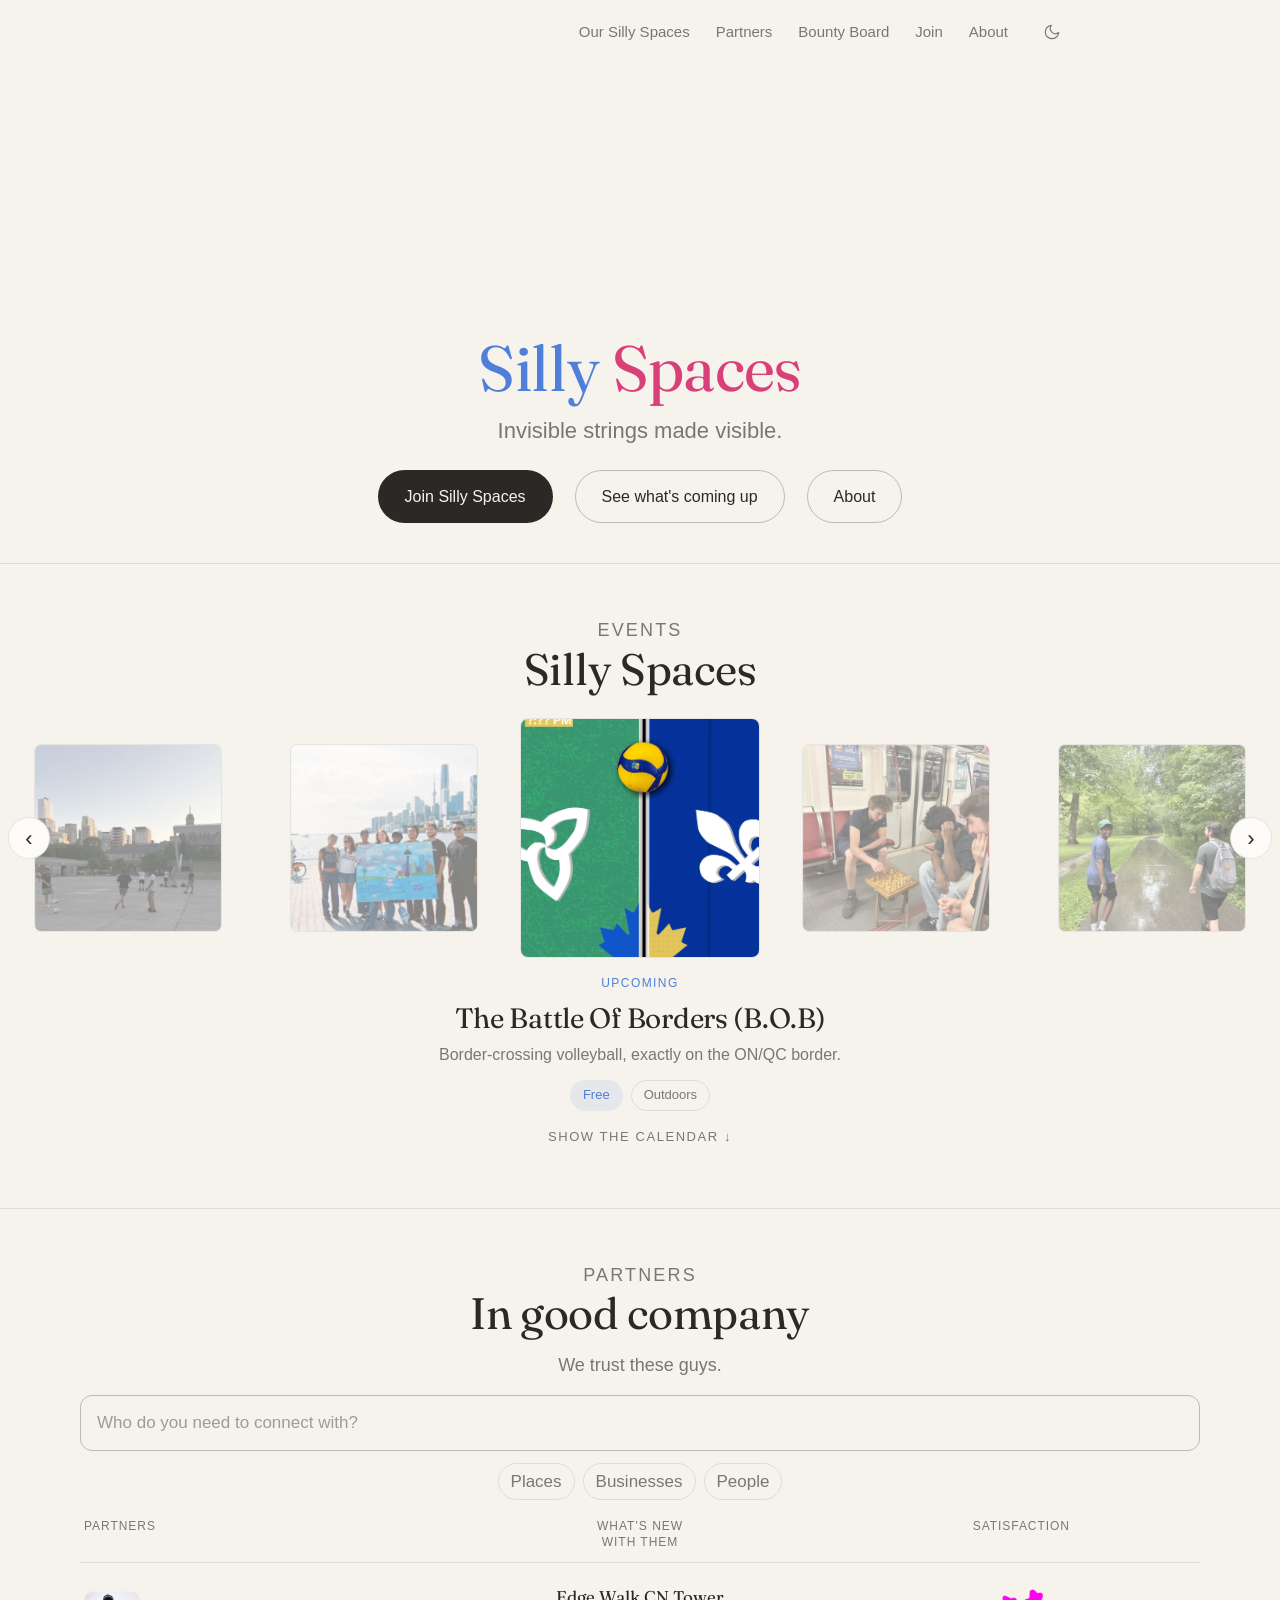
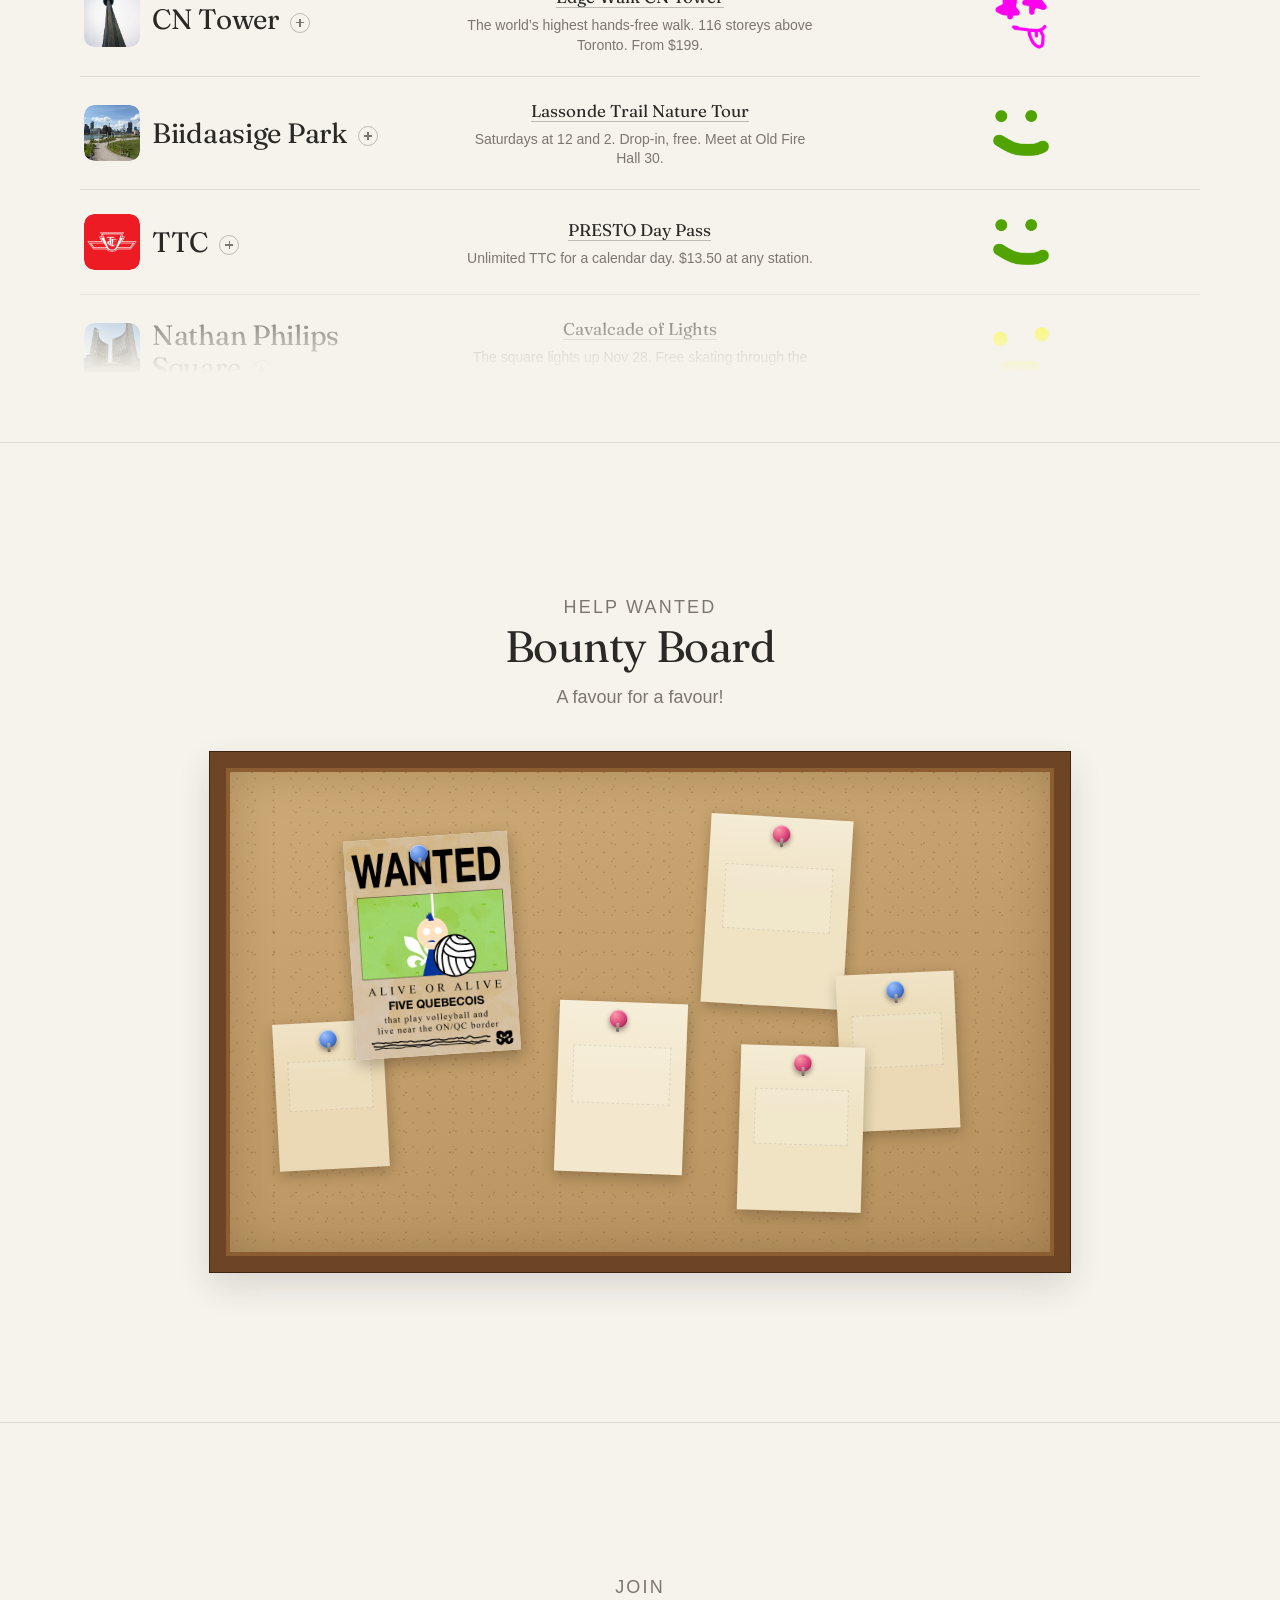
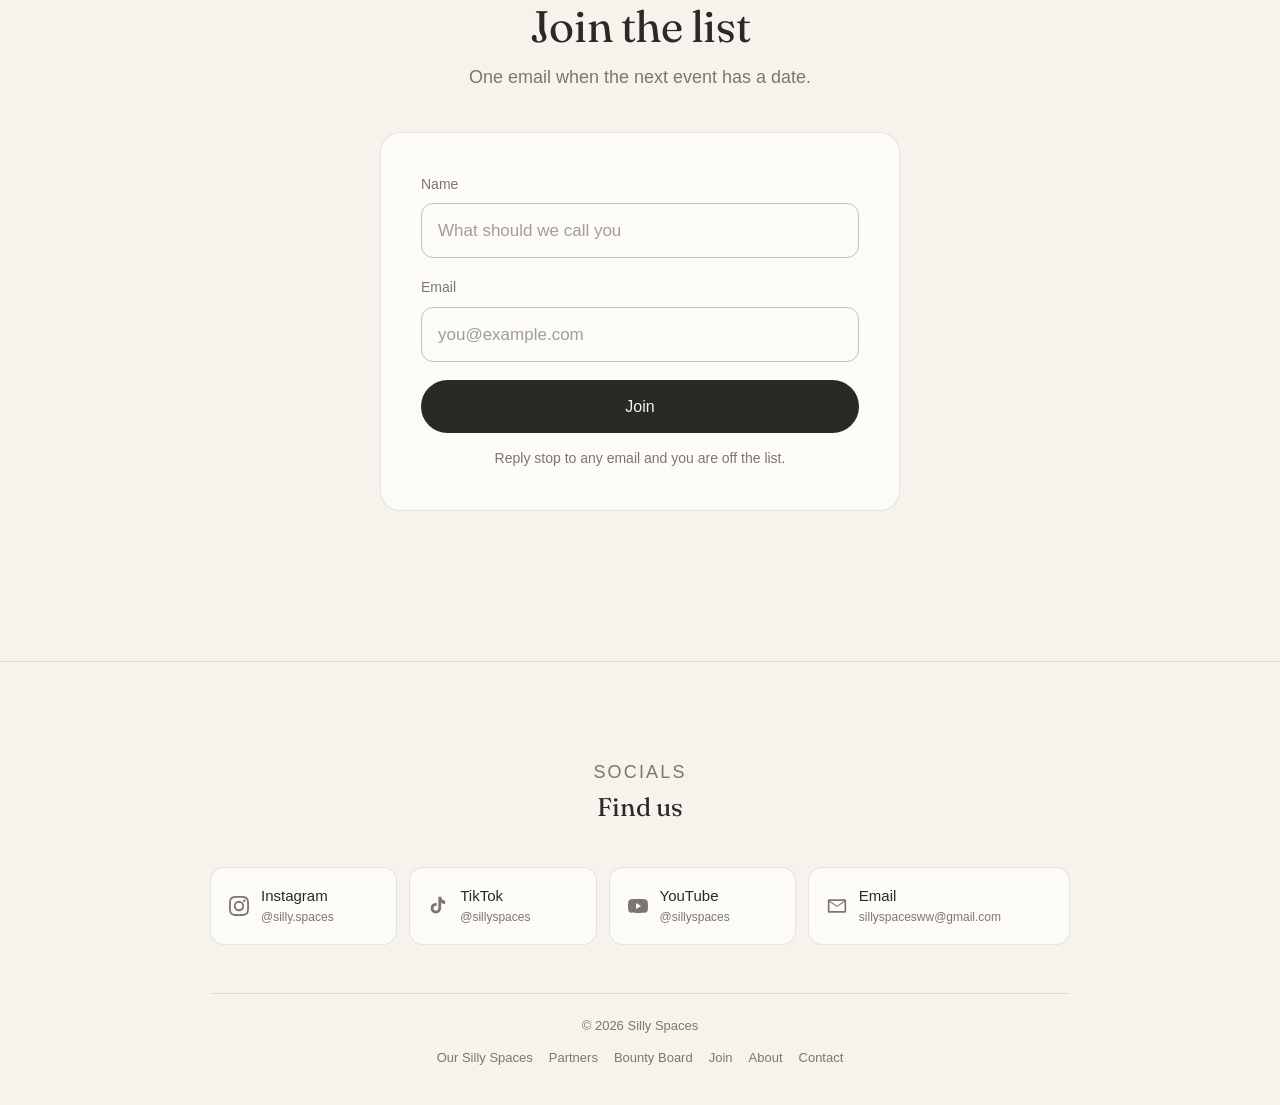
==== index.html @ c2ef37d7 "Lay out the phone homepage so the people sit and fade in as placed, partners fit two columns with ra" ====
<!DOCTYPE html>
<html lang="en-CA">
<head>
  <meta charset="UTF-8">
  <meta name="viewport" content="width=device-width, initial-scale=1, viewport-fit=cover">
  <title>Silly Spaces</title>
  <meta name="description" content="Silly Spaces. Events that connect people.">
  <link rel="canonical" href="https://sillyspaces.com/">
  <meta name="theme-color" content="#ffffff" media="(prefers-color-scheme: light)">
  <meta name="theme-color" content="#000000" media="(prefers-color-scheme: dark)">
  <meta property="og:type" content="website">
  <meta property="og:site_name" content="Silly Spaces">
  <meta property="og:title" content="Silly Spaces">
  <meta property="og:description" content="Invisible strings made visible.">
  <meta property="og:url" content="https://sillyspaces.com/">
  <meta property="og:image" content="https://sillyspaces.com/assets/og.png">
  <meta property="og:image:width" content="1200">
  <meta property="og:image:height" content="630">
  <meta property="og:image:alt" content="Silly Spaces logo">
  <meta name="twitter:card" content="summary_large_image">
  <meta name="twitter:title" content="Silly Spaces">
  <meta name="twitter:image" content="https://sillyspaces.com/assets/og.png">
  <link rel="icon" href="/assets/logo.svg" type="image/svg+xml">
  <link rel="icon" href="/assets/icon-512.png" type="image/png" sizes="512x512">
  <link rel="apple-touch-icon" href="/assets/apple-touch-icon.png">
  <script>
    // Apply the saved theme before first paint so the page never flashes white in dark mode.
    try { var t = localStorage.getItem("ss-theme"); if (t) document.documentElement.setAttribute("data-theme", t); } catch (e) {}
  </script>
  <link rel="preconnect" href="https://fonts.googleapis.com">
  <link rel="preconnect" href="https://fonts.gstatic.com" crossorigin>
  <link rel="stylesheet" href="https://fonts.googleapis.com/css2?family=Fraunces:opsz,wght@9..144,400;9..144,500&display=optional">
  <link rel="stylesheet" href="/css/style.css?v=457096a0">
</head>
<body>
<a class="skip" href="#main">Skip to content</a>

<header class="nav">
  <div class="wrap">
    <a class="brand" href="/" aria-label="Silly Spaces home"><img src="/assets/logo.svg" alt="" width="30" height="25" decoding="async"> Silly Spaces</a>
    <ul class="nav-links" id="nav-links">
      <li><a href="/#events">Our Silly Spaces</a></li>
      <li><a href="/#partners">Partners</a></li>
      <li><a href="/#bounty">Bounty Board</a></li>
      <li><a href="/#join">Join</a></li>
      <li><a href="/#faq">FAQ</a></li>
      <li><a href="/about.html">About</a></li>
      <li class="nav-theme">
        <button class="theme-toggle" type="button" aria-label="Switch to dark mode">
          <svg class="moon" viewBox="0 0 24 24" aria-hidden="true"><path d="M21 12.8A9 9 0 1 1 11.2 3a7 7 0 0 0 9.8 9.8z"/></svg>
          <svg class="sun" viewBox="0 0 24 24" aria-hidden="true"><circle cx="12" cy="12" r="4"/><path d="M12 2v2M12 20v2M4.9 4.9l1.4 1.4M17.7 17.7l1.4 1.4M2 12h2M20 12h2M4.9 19.1l1.4-1.4M17.7 6.3l1.4-1.4"/></svg>
        </button>
      </li>
    </ul>
    <button class="menu-btn" type="button" aria-label="Open menu" aria-expanded="false" aria-controls="nav-links"><span></span><span></span><span></span></button>
  </div>
</header>

<main id="main">

  <!-- Hero -->
  <section class="hero">
    <div class="scene-col scene-col-left">
      <img class="scene-fig scene-fig-surgeon" src="/assets/ss-surgeon.png" alt="" width="244" height="262" decoding="async" aria-hidden="true">
      <img class="scene-fig scene-fig-quebec" src="/assets/ss-quebecois.png" alt="" width="356" height="418" decoding="async" aria-hidden="true">
      <a class="scene-fig scene-fig-paddle has-met" href="/events/2026-08-29-finger-painting.html?photo=17" aria-label="See the photo we took">
        <img class="scene-fig-person" src="/assets/ss-paddle.png?v=2" alt="" width="266" height="309" decoding="async">
      </a>
    </div>
    <div class="scene-col scene-col-right">
      <a class="scene-fig scene-fig-helmet has-met" href="/events/2026-08-29-finger-painting.html?photo=17" aria-label="See the photo we took">
        <img class="scene-fig-person" src="/assets/ss-helmet.png" alt="" width="195" height="295" decoding="async">
      </a>
      <img class="scene-fig scene-fig-grand" src="/assets/ss-coolgrand.png" alt="" width="196" height="278" decoding="async" aria-hidden="true">
      <a class="scene-fig scene-fig-matthew has-met" href="/events/2026-06-27-train-aboard.html?photo=13" aria-label="See the photo we took">
        <img class="scene-fig-person" src="/assets/ss-matthew.png" alt="" width="150" height="273" decoding="async">
      </a>
    </div>
    <div class="wrap">
      <div class="mark hero-logo has-logo-video" role="img" aria-label="Silly Spaces logo">
        <span class="mark-s mark-blue"><img src="/assets/logo-blue.svg" alt="" width="876" height="741" decoding="async"></span>
        <span class="mark-s mark-pink"><img src="/assets/logo-pink.svg" alt="" width="876" height="741" decoding="async"></span>
        <video class="logo-anim" src="/assets/logo-anim.mp4?v=3" muted playsinline autoplay preload="auto"></video>
        <canvas class="logo-canvas" aria-hidden="true"></canvas>
      </div>
      <h1><span class="blue">Silly</span> <span class="pink">Spaces</span></h1>
      <p>Invisible strings made visible.</p>
      <div class="hero-cta">
        <a class="btn btn-primary" href="#join">Join Silly Spaces</a>
        <a class="btn btn-ghost" href="#events">See what's coming up</a>
        <a class="btn btn-ghost" href="/about.html">About</a>
      </div>
    </div>
  </section>

  <!-- Events: looping strip, the current cover sits in the middle of the screen -->
  <section class="section" id="events">
    <div class="events-stage">
    <div class="wrap">
      <div class="section-head reveal">
        <p class="eyebrow">Events</p>
        <h2>Silly Spaces</h2>
      </div>
    </div>
    <div class="carousel reveal" id="event-carousel" aria-roledescription="carousel" aria-label="Events">
      <button class="car-nav prev" type="button" aria-label="Previous event">&#8249;</button>
      <div class="car-viewport">
        <div class="car-track">
        <!-- events:start -->
        <a class="slide" href="/events/2026-06-27-train-aboard.html" data-kind="past" data-date="2026-06-27" data-tags="Rush Hour" data-desc="Playing board games on the train.">
          <div class="ph"><img src="/assets/photos/2026-06-27-train-aboard/thumbs/00-chess.jpg" alt="" loading="lazy" decoding="async"></div>
          <div class="cap">
            <span class="kicker">Past</span>
            <h3>Train A’Boarddd</h3>
            <div class="actions"><span class="tag pink">Rush Hour</span></div>
          </div>
        </a>
        <a class="slide" href="/events/2026-07-09-humrpferftc.html" data-kind="past" data-date="2026-07-09" data-tags="Phoneless" data-desc="Historic Unfertilized Mosquito Research Phoneless Fun Expedition Race For The Cure">
          <div class="ph"><img src="/assets/photos/2026-07-09-humrpferftc/thumbs/00-path.jpg" alt="" loading="lazy" decoding="async"></div>
          <div class="cap">
            <span class="kicker">Past</span>
            <h3>H.U.M.R.P.F.E.R.F.T.C.</h3>
            <div class="actions"><span class="tag pink">Phoneless</span></div>
          </div>
        </a>
        <a class="slide" href="/events/2026-08-04-footy.html" data-kind="past" data-date="2026-08-04" data-tags="Free,Outdoors" data-desc="Chalking up an elevated soccer field and playing footy.">
          <div class="ph"><img src="/assets/photos/2026-08-04-footy/thumbs/01.jpg" alt="" loading="lazy" decoding="async"></div>
          <div class="cap">
            <span class="kicker">Past</span>
            <h3>Footy in Da City</h3>
            <div class="actions"><span class="tag pink">Free</span><span class="tag pink">Outdoors</span></div>
          </div>
        </a>
        <a class="slide" href="/events/2026-08-29-finger-painting.html" data-kind="past" data-date="2026-08-29" data-tags="Artism" data-desc="Fingerpanting the waterfront on one massive canvas.">
          <div class="ph"><img src="/assets/photos/2026-08-29-finger-painting/thumbs/00-group.jpg" alt="" loading="lazy" decoding="async"></div>
          <div class="cap">
            <span class="kicker">Past</span>
            <h3>F&#x27;ing the Front</h3>
            <div class="actions"><span class="tag pink">Artism</span></div>
          </div>
        </a>
        <article class="slide" data-kind="up" data-desc="Border-crossing volleyball, exactly on the ON/QC border." data-tags="Free,Outdoors">
          <div class="ph"><img src="/assets/upcoming/battle-of-borders/poster.jpg" alt="" loading="lazy" decoding="async"></div>
          <div class="cap">
            <span class="kicker">Upcoming</span>
            <h3>The Battle Of Borders (B.O.B)</h3>
            <p>Border-crossing volleyball, exactly on the ON/QC border.</p>
            <div class="actions"><span class="tag free">Free</span><span class="tag">Outdoors</span></div>
          </div>
        </article>
        <!-- events:end -->
        </div>
      </div>
      <button class="car-nav next" type="button" aria-label="Next event">&#8250;</button>
    </div>
    <div class="wrap">
      <div class="car-detail" id="car-detail"></div>
      <p class="empty reveal" id="no-events" hidden>Nothing on the calendar right now. <a href="#join">Join the list</a> and you'll hear first.</p>
      <button class="cal-toggle reveal" type="button" aria-expanded="false" aria-controls="calendar">Show the calendar</button>
      <div class="calendar" id="calendar" aria-label="Event calendar" hidden>
        <div class="cal-head">
          <button type="button" class="cal-nav" data-dir="-1" aria-label="Previous month">&#8249;</button>
          <h3 class="cal-title"></h3>
          <button type="button" class="cal-nav" data-dir="1" aria-label="Next month">&#8250;</button>
        </div>
        <div class="cal-grid" role="grid"></div>
        <ul class="cal-list"></ul>
        <p class="cal-legend"><span class="dot up"></span>Upcoming <span class="dot past"></span>Past</p>
      </div>
    </div>
    </div>
  </section>

  <!-- Partners: companies, each face opens the event we did together -->
  <section class="section" id="partners">
    <div class="wrap">
      <div class="section-head reveal">
        <p class="eyebrow">Partners</p>
        <h2>In good company</h2>
        <p>We trust these guys.</p>
      </div>
      <div class="partner-find reveal">
        <label class="partner-search" for="partner-q">
          <span class="sr">Search partners</span>
          <input type="search" id="partner-q" placeholder="Who do you need to connect with?" autocomplete="off" enterkeyhint="search">
        </label>
        <div class="partner-kinds" role="group" aria-label="Filter partners">
          <button type="button" class="tag" data-kind="place" aria-pressed="false">Places</button>
          <button type="button" class="tag" data-kind="business" aria-pressed="false">Businesses</button>
          <button type="button" class="tag" data-kind="person" aria-pressed="false">People</button>
        </div>
      </div>
      <div class="partner-cols">
        <p>Partners</p>
        <p>What’s new<br>with them</p>
        <p>Satisfaction</p>
      </div>
      <ul class="partner-list reveal">
        <!-- partners:start -->
        <li data-kind="place" data-q="CN Tower Places place place Edge Walk CN Tower The world s highest hands free walk 116 storeys above Toronto From 199 The Greatest Tower in the World H U M R P F E R F T C 290 Bremner Blvd Toronto ON M5V 3L9 https www cntower ca brave the edgewalk tower edgewalk skyline observation downtown heights walk view landmark">
          <details class="partner">
            <summary aria-label="CN Tower, S">
              <span class="partner-row"><span class="partner-copy"><span class="partner-mark"><img class="partner-logo" src="/assets/partners/cntower.jpg" alt="" width="72" height="72" decoding="async"><span class="trust-on-logo" aria-hidden="true"><img src="/assets/trust-s.png" alt="" width="64" height="64"></span></span><h3>CN Tower<span class="plus"></span></h3></span>
              <a class="partner-news" href="https://www.cntower.ca/brave-the-edgewalk" rel="noopener noreferrer" target="_blank"><strong>Edge Walk CN Tower</strong><span>The world’s highest hands-free walk. 116 storeys above Toronto. From $199.</span></a>
              <span class="trust"><img src="/assets/trust-s.png" alt="" width="64" height="64"></span></span>
            </summary>
            <div class="answer partner-panel"><p><span class="partner-label">Event</span> <a href="/events/2026-07-09-humrpferftc.html">H.U.M.R.P.F.E.R.F.T.C.</a></p><p><span class="partner-label">Why</span> The Greatest Tower in the World</p></div>
          </details>
        </li>
        <li data-kind="place" data-q="Biidaasige Park Places place place Lassonde Trail Nature Tour Saturdays at 12 and 2 Drop in free Meet at Old Fire Hall 30 beautiful park yumm F ing the Front 51 Commissioners St Toronto ON M5A 1A6 https lassondearttrail org events lat art nature tour nature trail park outdoors art waterfront tour trees port lands hike">
          <details class="partner">
            <summary aria-label="Biidaasige Park, good">
              <span class="partner-row"><span class="partner-copy"><span class="partner-mark"><img class="partner-logo" src="/assets/partners/biidaasige.jpg?v=2" alt="" width="72" height="72" decoding="async"><span class="trust-on-logo" aria-hidden="true"><img src="/assets/trust-good.png" alt="" width="64" height="64"></span></span><h3>Biidaasige Park<span class="plus"></span></h3></span>
              <a class="partner-news" href="https://lassondearttrail.org/events/lat-art-nature-tour/" rel="noopener noreferrer" target="_blank"><strong>Lassonde Trail Nature Tour</strong><span>Saturdays at 12 and 2. Drop-in, free. Meet at Old Fire Hall 30.</span></a>
              <span class="trust"><img src="/assets/trust-good.png" alt="" width="64" height="64"></span></span>
            </summary>
            <div class="answer partner-panel"><p><span class="partner-label">Event</span> <a href="/events/2026-08-29-finger-painting.html">F&#x27;ing the Front</a></p><p><span class="partner-label">Why</span> beautiful park (yumm)</p></div>
          </details>
        </li>
        <li data-kind="business" data-q="TTC Businesses business business PRESTO Day Pass Unlimited TTC for a calendar day 13 50 at any station only one sideye by rush hour patrons Train A Boarddd Kennedy Station 2455 Eglinton Ave E Toronto ON https www ttc ca en Fares and passes transit train subway bus streetcar fare presto pass station commute rush hour">
          <details class="partner">
            <summary aria-label="TTC, good">
              <span class="partner-row"><span class="partner-copy"><span class="partner-mark"><img class="partner-logo" src="/assets/partners/ttc.png?v=2" alt="" width="72" height="72" decoding="async"><span class="trust-on-logo" aria-hidden="true"><img src="/assets/trust-good.png" alt="" width="64" height="64"></span></span><h3>TTC<span class="plus"></span></h3></span>
              <a class="partner-news" href="https://www.ttc.ca/en/Fares-and-passes" rel="noopener noreferrer" target="_blank"><strong>PRESTO Day Pass</strong><span>Unlimited TTC for a calendar day. $13.50 at any station.</span></a>
              <span class="trust"><img src="/assets/trust-good.png" alt="" width="64" height="64"></span></span>
            </summary>
            <div class="answer partner-panel"><p><span class="partner-label">Event</span> <a href="/events/2026-06-27-train-aboard.html">Train A’Boarddd</a></p><p><span class="partner-label">Why</span> only one sideye by rush-hour patrons</p></div>
          </details>
        </li>
        <li data-kind="place" data-q="Nathan Philips Square Places place place Cavalcade of Lights The square lights up Nov 28 Free skating through the season a fun dirty Footy in Da City 100 Queen St W Toronto ON M5H 2N2 https www toronto ca explore enjoy festivals events cavalcade of lights lights skating ice rink downtown city hall square festival volleyball christmas">
          <details class="partner">
            <summary aria-label="Nathan Philips Square, okay">
              <span class="partner-row"><span class="partner-copy"><span class="partner-mark"><img class="partner-logo" src="/assets/partners/nathan.jpg?v=2" alt="" width="72" height="72" decoding="async"><span class="trust-on-logo" aria-hidden="true"><img src="/assets/trust-mid.png" alt="" width="64" height="64"></span></span><h3>Nathan Philips Square<span class="plus"></span></h3></span>
              <a class="partner-news" href="https://www.toronto.ca/explore-enjoy/festivals-events/cavalcade-of-lights/" rel="noopener noreferrer" target="_blank"><strong>Cavalcade of Lights</strong><span>The square lights up Nov 28. Free skating through the season.</span></a>
              <span class="trust"><img src="/assets/trust-mid.png" alt="" width="64" height="64"></span></span>
            </summary>
            <div class="answer partner-panel"><p><span class="partner-label">Event</span> <a href="/events/2026-08-04-footy.html">Footy in Da City</a></p><p><span class="partner-label">Why</span> a fun dirty</p></div>
          </details>
        </li>
        <!-- partners:end -->
      </ul>
      <div class="partner-ghosts" aria-hidden="true">
        <div class="partner-ghost">
          <span class="partner-copy"><span class="partner-logo"></span><span class="partner-skel skel-name"></span></span>
          <span class="partner-news-skel"><span class="partner-skel skel-news"></span><span class="partner-skel skel-line"></span></span>
          <span class="partner-skel skel-face"></span>
        </div>
        <div class="partner-ghost">
          <span class="partner-copy"><span class="partner-logo"></span><span class="partner-skel skel-name"></span></span>
          <span class="partner-news-skel"><span class="partner-skel skel-news"></span><span class="partner-skel skel-line"></span></span>
          <span class="partner-skel skel-face"></span>
        </div>
      </div>
      <p class="partner-none" hidden>Nothing matches.</p>
    </div>
  </section>

  <!-- Bounty Board: posters of what we need help with. Email us to take one. -->
  <section class="section" id="bounty">
    <div class="wrap">
      <div class="section-head reveal">
        <p class="eyebrow">Help wanted</p>
        <h2>Bounty Board</h2>
        <p>A favour for a favour!</p>
      </div>
      <div class="bounty-board reveal">
        <article class="bounty bounty-blank" style="--x:58%;--y:10%;--tilt:3.4deg;--w:142px" aria-hidden="true"><div class="sheet"><span class="pin"></span></div></article>
        <article class="bounty bounty-blank" style="--x:74%;--y:42%;--tilt:-2.6deg;--w:118px" aria-hidden="true"><div class="sheet"><span class="pin"></span></div></article>
        <article class="bounty bounty-blank" style="--x:40%;--y:48%;--tilt:2.1deg;--w:128px" aria-hidden="true"><div class="sheet"><span class="pin"></span></div></article>
        <article class="bounty bounty-blank" style="--x:6%;--y:52%;--tilt:-3.1deg;--w:110px" aria-hidden="true"><div class="sheet"><span class="pin"></span></div></article>
        <article class="bounty bounty-blank" style="--x:62%;--y:58%;--tilt:1.6deg;--w:124px" aria-hidden="true"><div class="sheet"><span class="pin"></span></div></article>
        <!-- bounties:start -->
        <article class="bounty" style="--x:15%;--y:14%;--tilt:-3.8deg">
          <button type="button" class="bounty-flier" data-src="/assets/bounties/five-quebecois/poster.jpg" data-mail="mailto:sillyspacesww@gmail.com?subject=Bounty%3A%20Five%20Quebecois&body=I%20can%20help%20and%20now%20you%20owe%20me%20a%20reasonable%20favour%20%3A%29%0A%0ABounty%3A%20Five%20Quebecois" aria-label="Open bounty: Five Quebecois">
            <span class="pin" aria-hidden="true"></span>
            <img src="/assets/bounties/five-quebecois/poster.jpg" alt="Five Quebecois — that play volleyball and live near the ON/QC border">
          </button>
        </article>
        <!-- bounties:end -->
      </div>
    </div>
    <dialog class="bounty-zoom" id="bounty-zoom" aria-label="Bounty">
      <img alt="">
      <div class="bounty-zoom-bar">
        <a class="btn btn-primary bounty-zoom-help" tabindex="-1">I can help and now you owe me a reasonable favour :)</a>
      </div>
      <button class="bounty-zoom-close" type="button" aria-label="Close">&times;</button>
    </dialog>
  </section>

  <!-- Join -->
  <section class="section" id="join">
    <div class="wrap">
      <div class="section-head reveal">
        <p class="eyebrow">Join</p>
        <h2>Join the list</h2>
        <p>One email when the next event has a date.</p>
      </div>
      <!-- The action is the Google Apps Script web app URL, see sheet/Code.gs for the setup. -->
      <form class="join-box reveal" id="join-form" action="https://script.google.com/macros/s/PASTE_YOUR_ID/exec" method="POST">
        <input class="honey" type="text" name="company" tabindex="-1" autocomplete="off" aria-hidden="true">
        <div class="field">
          <label for="name">Name</label>
          <input id="name" name="name" type="text" required autocomplete="name" autocapitalize="words" enterkeyhint="next" placeholder="What should we call you">
        </div>
        <div class="field">
          <label for="email">Email</label>
          <input id="email" name="email" type="email" required pattern="[^\s@]+@[^\s@]+\.[^\s@]+" title="Something like you@example.com" autocomplete="email" autocapitalize="none" inputmode="email" enterkeyhint="done" placeholder="you@example.com">
        </div>
        <button class="btn btn-primary" type="submit" style="width:100%">Join</button>
        <p class="form-note">Reply stop to any email and you are off the list.</p>
      </form>
    </div>
  </section>

  <!-- FAQ -->
  <section class="section" id="faq">
    <div class="wrap">
      <div class="section-head reveal">
        <p class="eyebrow">FAQ</p>
        <h2>Questions people ask</h2>
      </div>
      <div class="faq reveal">
        <!-- Copy this block for each question.
        <details>
          <summary>Question<span class="plus"></span></summary>
          <div class="answer"><p>Answer.</p></div>
        </details>
        -->
      </div>
    </div>
  </section>

</main>

<!-- Socials -->
<footer class="socials" id="contact">
  <div class="wrap">
    <div class="section-head reveal">
      <p class="eyebrow">Socials</p>
      <h2>Find us</h2>
    </div>
    <div class="social-grid reveal">
      <a class="social" href="https://instagram.com/silly.spaces" target="_blank" rel="noopener">
        <svg viewBox="0 0 24 24" aria-hidden="true"><path d="M12 2.2c3.2 0 3.6 0 4.8.1 3.3.1 4.8 1.7 4.9 4.9.1 1.3.1 1.6.1 4.8s0 3.6-.1 4.8c-.1 3.2-1.7 4.8-4.9 4.9-1.3.1-1.6.1-4.8.1s-3.6 0-4.8-.1c-3.3-.1-4.8-1.7-4.9-4.9C2.2 15.6 2.2 15.2 2.2 12s0-3.6.1-4.8C2.4 3.9 4 2.4 7.2 2.3 8.4 2.2 8.8 2.2 12 2.2zM12 0C8.7 0 8.3 0 7.1.1 2.7.3.3 2.7.1 7.1 0 8.3 0 8.7 0 12s0 3.7.1 4.9c.2 4.4 2.6 6.8 7 7 1.2.1 1.6.1 4.9.1s3.7 0 4.9-.1c4.4-.2 6.8-2.6 7-7 .1-1.2.1-1.6.1-4.9s0-3.7-.1-4.9c-.2-4.4-2.6-6.8-7-7C15.7 0 15.3 0 12 0zm0 5.8a6.2 6.2 0 1 0 0 12.4 6.2 6.2 0 0 0 0-12.4zM12 16a4 4 0 1 1 0-8 4 4 0 0 1 0 8zm6.4-11.8a1.4 1.4 0 1 0 0 2.9 1.4 1.4 0 0 0 0-2.9z"/></svg>
        <span>Instagram<small>@silly.spaces</small></span>
      </a>
      <a class="social" href="https://tiktok.com/@sillyspaces" target="_blank" rel="noopener">
        <svg viewBox="0 0 24 24" aria-hidden="true"><path d="M19.6 5.3a4.8 4.8 0 0 1-3.8-4.3V1h-3.4v13.7a2.9 2.9 0 1 1-2-2.8V8.4a6.3 6.3 0 1 0 5.4 6.2V8a8.2 8.2 0 0 0 4.8 1.5V6.1a4.8 4.8 0 0 1-1-.8z"/></svg>
        <span>TikTok<small>@sillyspaces</small></span>
      </a>
      <a class="social" href="https://youtube.com/@sillyspaces" target="_blank" rel="noopener">
        <svg viewBox="0 0 24 24" aria-hidden="true"><path d="M23.5 6.2a3 3 0 0 0-2.1-2.1C19.5 3.6 12 3.6 12 3.6s-7.5 0-9.4.5A3 3 0 0 0 .5 6.2 31 31 0 0 0 0 12a31 31 0 0 0 .5 5.8 3 3 0 0 0 2.1 2.1c1.9.5 9.4.5 9.4.5s7.5 0 9.4-.5a3 3 0 0 0 2.1-2.1A31 31 0 0 0 24 12a31 31 0 0 0-.5-5.8zM9.6 15.6V8.4l6.2 3.6-6.2 3.6z"/></svg>
        <span>YouTube<small>@sillyspaces</small></span>
      </a>
      <a class="social mail" href="mailto:sillyspacesww@gmail.com">
        <svg viewBox="0 0 24 24" aria-hidden="true"><path d="M2 4h20a1 1 0 0 1 1 1v14a1 1 0 0 1-1 1H2a1 1 0 0 1-1-1V5a1 1 0 0 1 1-1zm1 3.2V18h18V7.2l-9 6-9-6zM3.6 6l8.4 5.6L20.4 6H3.6z"/></svg>
        <span>Email<small>sillyspacesww@gmail.com</small></span>
      </a>
    </div>
    <div class="footer">
      <span>&copy; 2026 Silly Spaces</span>
      <ul>
        <li><a href="/#events">Our Silly Spaces</a></li>
        <li><a href="/#partners">Partners</a></li>
        <li><a href="/#bounty">Bounty Board</a></li>
        <li><a href="/#join">Join</a></li>
        <li><a href="/#faq">FAQ</a></li>
        <li><a href="/about.html">About</a></li>
        <li><a href="/#contact">Contact</a></li>
      </ul>
    </div>
  </div>
</footer>

<script src="/js/main.js?v=d096f67f"></script>
</body>
</html>
---- css/style.css ----
/* Silly Spaces, sillyspaces.com
   Calm layout: warm paper background, one serif for headings, thin
   hairlines instead of shadows, slow easing everywhere. Light is the
   default; dark overrides sit under [data-theme="dark"] and the system query. */

:root {
  --blue: #4f7fd9;
  --pink: #d9407a;
  --bg: #f6f3ed;
  --surface: #fdfbf7;
  --text: #2a2926;
  --muted: #7c776e;
  --line: rgba(42, 41, 38, 0.11);
  --line-strong: rgba(42, 41, 38, 0.28);
  --tint-blue: rgba(79, 127, 217, 0.10);
  --tint-pink: rgba(217, 64, 122, 0.10);
  --ink: #2a2926;
  --ink-text: #f6f3ed;
  --radius: 16px;
  --ease: cubic-bezier(0.22, 1, 0.36, 1);
  --slow: 0.9s;
  --mid: 0.6s;
  --nav-h: 64px;
  --max: 860px;
  --serif: "Fraunces", "Iowan Old Style", "Palatino Linotype", Georgia, serif;
  --sans: -apple-system, BlinkMacSystemFont, "Segoe UI", Inter, Roboto, Helvetica, Arial, sans-serif;
  color-scheme: light;
}

[data-theme="dark"] {
  --bg: #1b1a18;
  --surface: #232220;
  --text: #ece8e0;
  --muted: #9a958c;
  --line: rgba(236, 232, 224, 0.12);
  --line-strong: rgba(236, 232, 224, 0.3);
  --tint-blue: rgba(79, 127, 217, 0.18);
  --tint-pink: rgba(217, 64, 122, 0.18);
  --ink: #ece8e0;
  --ink-text: #1b1a18;
  color-scheme: dark;
}

@media (prefers-color-scheme: dark) {
  :root:not([data-theme="light"]) {
    --bg: #1b1a18;
    --surface: #232220;
    --text: #ece8e0;
    --muted: #9a958c;
    --line: rgba(236, 232, 224, 0.12);
    --line-strong: rgba(236, 232, 224, 0.3);
    --tint-blue: rgba(79, 127, 217, 0.18);
    --tint-pink: rgba(217, 64, 122, 0.18);
    --ink: #ece8e0;
    --ink-text: #1b1a18;
    color-scheme: dark;
  }
}

*, *::before, *::after { box-sizing: border-box; }
[hidden] { display: none !important; }

html {
  scroll-behavior: smooth;
  scroll-padding-top: calc(var(--nav-h) + 32px);
  -webkit-text-size-adjust: 100%;
  overflow-x: hidden;
}

body {
  margin: 0;
  -webkit-tap-highlight-color: transparent;
  font-family: var(--sans);
  font-size: 17px;
  line-height: 1.6;
  color: var(--text);
  background: var(--bg);
  -webkit-font-smoothing: antialiased;
  transition: background-color var(--slow) var(--ease), color var(--slow) var(--ease);
  overflow-x: hidden;
}

img, svg { max-width: 100%; display: block; }
a { color: var(--text); text-decoration: none; transition: color var(--mid) var(--ease), opacity var(--mid) var(--ease); }
p a { text-decoration: underline; text-decoration-color: var(--line-strong); text-underline-offset: 3px; transition: text-decoration-color var(--mid) var(--ease); }
p a:hover { text-decoration-color: var(--text); }
button { font: inherit; color: inherit; }
:focus-visible { outline: 2px solid var(--blue); outline-offset: 4px; border-radius: 4px; }

h1, h2, h3 { font-family: var(--serif); font-weight: 400; letter-spacing: -0.01em; margin: 0; text-wrap: balance; }
a, button { touch-action: manipulation; }

.skip {
  position: absolute; left: 12px; top: -60px; z-index: 200;
  background: var(--ink); color: var(--ink-text); padding: 10px 16px; border-radius: 10px;
  transition: top var(--mid) var(--ease);
}
.skip:focus { top: 12px; }

.wrap { width: min(var(--max), calc(100% - 48px)); margin: 0 auto; padding-left: env(safe-area-inset-left); padding-right: env(safe-area-inset-right); }

/* ---------- Nav ---------- */
.nav {
  position: sticky; top: 0; z-index: 100;
  height: var(--nav-h);
  background: var(--bg);
  border-bottom: 1px solid transparent;
  transition: border-color var(--slow) var(--ease), background-color var(--slow) var(--ease);
}
.nav.is-scrolled { border-bottom-color: var(--line); }
.nav .wrap { display: flex; align-items: center; height: 100%; gap: 24px; }
.brand { display: flex; align-items: center; gap: 12px; font-family: var(--serif); font-size: 21px; letter-spacing: -0.01em; transition: opacity 0.6s var(--ease), transform 0.6s var(--ease); will-change: opacity, transform; }
/* Where a page opens with the big logo (home, about) it is the brand until it
   scrolls under the bar. The script adds show-brand once it is out of view. */
.nav:has(+ main .mark.hero-logo):not(.show-brand) .brand { opacity: 0; transform: translateY(8px) scale(0.96); pointer-events: none; }
.nav-links { display: flex; gap: 26px; margin-left: auto; list-style: none; padding: 0; margin-top: 0; margin-bottom: 0; }
.nav-links a { color: var(--muted); font-size: 15px; }
.nav-links li { display: flex; align-items: center; }
.nav-links a:hover, .nav-links a[aria-current="page"] { color: var(--text); }

.theme-toggle, .menu-btn {
  width: 36px; height: 36px; border-radius: 50%; border: 0;
  background: transparent; cursor: pointer; display: grid; place-items: center; color: var(--muted);
  transition: background-color var(--mid) var(--ease), color var(--mid) var(--ease);
}
.theme-toggle:hover, .menu-btn:hover { background: var(--line); color: var(--text); }
.theme-toggle svg { width: 18px; height: 18px; stroke: currentColor; fill: none; stroke-width: 1.6; stroke-linecap: round; stroke-linejoin: round; }
.theme-toggle .sun { display: none; }
[data-theme="dark"] .theme-toggle .sun { display: block; }
[data-theme="dark"] .theme-toggle .moon { display: none; }
@media (prefers-color-scheme: dark) {
  :root:not([data-theme="light"]) .theme-toggle .sun { display: block; }
  :root:not([data-theme="light"]) .theme-toggle .moon { display: none; }
}

.menu-btn { display: none; margin-left: auto; flex-direction: column; justify-content: center; align-items: center; }
.menu-btn span { display: block; width: 18px; height: 1.5px; background: currentColor; border-radius: 2px; transition: transform var(--mid) var(--ease), opacity 0.3s; }
.menu-btn span + span { margin-top: 5px; }
.menu-btn[aria-expanded="true"] span:nth-child(1) { transform: translateY(6.5px) rotate(45deg); }
.menu-btn[aria-expanded="true"] span:nth-child(2) { opacity: 0; }
.menu-btn[aria-expanded="true"] span:nth-child(3) { transform: translateY(-6.5px) rotate(-45deg); }

/* ---------- Logo mark ----------
   Two SVGs traced from the original artwork, both drawn in the same
   coordinate box, so stacking them reproduces the logo exactly. Each S
   slides in from its own side, then drifts on its own slow loop, out of
   phase with the other, so they read as two letters leaning on each other. */
.mark { position: relative; aspect-ratio: 876 / 741; --p: 0; }
.mark-s { position: absolute; inset: 0; display: block; will-change: transform; }
.mark-s img { display: block; width: 100%; height: 100%; }
/* --p goes 0 to 1 as the hero scrolls away: the letters ease apart a little */
.mark-blue { transform: translate(calc(var(--p) * -9%), calc(var(--p) * -5%)) rotate(calc(var(--p) * -4deg)); }
.mark-pink { transform: translate(calc(var(--p) * 9%), calc(var(--p) * 5%)) rotate(calc(var(--p) * 4deg)); }
.mark-blue img { animation: s-in-left 1.4s var(--ease) both; }
.mark-pink img { animation: s-in-right 1.4s 0.18s var(--ease) both; }
@keyframes s-in-left { from { opacity: 0; transform: translate(-12%, 5%) rotate(-5deg); } to { opacity: 1; transform: none; } }
@keyframes s-in-right { from { opacity: 0; transform: translate(12%, -5%) rotate(5deg); } to { opacity: 1; transform: none; } }
.brand img { width: 30px; height: 25px; }
/* The filmed logo sits on black. The canvas knocks that black out, so the
   box is the whole frame: wide enough for the letters to spring apart.
   has-logo-video is in the HTML so the old SVG letter animation never
   paints, and the box is already the video size before the first frame. */
.logo-anim { position: absolute; inset: 0; width: 100%; height: 100%; opacity: 0; pointer-events: none; }
.logo-canvas { display: none; }
.mark.has-logo-video { width: min(520px, 88vw); aspect-ratio: 1360 / 800; }
.mark.has-logo-video .mark-s { display: none; animation: none; }
.mark.has-logo-video .mark-s img { animation: none; }
.mark.has-logo-video .logo-canvas { display: block; position: absolute; inset: 0; width: 100%; height: 100%; }
.hero .mark.has-logo-video { margin-bottom: 8px; }
@media (prefers-reduced-motion: reduce) {
  .mark.has-logo-video { width: clamp(168px, 24vw, 250px); aspect-ratio: 876 / 741; }
  .mark.has-logo-video .mark-s { display: block; }
  .mark.has-logo-video .logo-canvas { display: none; }
}

/* ---------- Hero ---------- */
.hero { position: relative; overflow: hidden; min-height: calc(100vh - var(--nav-h)); min-height: calc(100svh - var(--nav-h)); display: flex; align-items: center; justify-content: center; padding: 48px 0 64px; text-align: center; }
.hero .wrap { position: relative; z-index: 1; display: flex; flex-direction: column; align-items: center; pointer-events: none; }
.hero .wrap a { pointer-events: auto; }
.hero-logo { width: clamp(168px, 24vw, 250px); margin: 0 auto 32px; }
.hero-logo.has-logo-video { width: min(520px, 88vw); aspect-ratio: 1360 / 800; }
.hero h1 { font-size: clamp(44px, 7.5vw, 84px); line-height: 1.02; margin-bottom: 20px; }
.hero h1 .blue { color: var(--blue); }
.hero h1 .pink { color: var(--pink); }
.hero p { font-size: clamp(18px, 2.2vw, 22px); color: var(--muted); max-width: 560px; margin: 0 auto 36px; }
.hero-cta { display: flex; gap: 22px; justify-content: center; align-items: center; flex-wrap: wrap; }
.prose-cta { margin-top: 36px; }

.sr { position: absolute; width: 1px; height: 1px; padding: 0; margin: -1px; overflow: hidden; clip: rect(0, 0, 0, 0); white-space: nowrap; border: 0; }

.btn {
  display: inline-flex; align-items: center; justify-content: center; gap: 8px;
  padding: 13px 26px; border-radius: 999px; border: 1px solid transparent; cursor: pointer;
  font-size: 16px; font-weight: 500; text-decoration: none;
  transition: background-color var(--mid) var(--ease), color var(--mid) var(--ease), border-color var(--mid) var(--ease), transform var(--mid) var(--ease);
}
.btn:hover { transform: translateY(-1px); }
.btn-primary { background: var(--ink); color: var(--ink-text); }
.btn-primary:hover { background: var(--blue); color: #fff; }
.btn-ghost { background: transparent; color: var(--text); border-color: var(--line-strong); }
.btn-ghost:hover { border-color: var(--text); }
.btn-link { display: inline-block; color: var(--text); font-size: 16px; border-bottom: 1px solid var(--line-strong); padding: 10px 0 2px; margin-top: -10px; transition: border-color var(--mid) var(--ease); }
.btn-link:hover { border-color: var(--text); }
.btn-link::after { content: " \2192"; }
.back-link { display: inline-block; margin-bottom: 20px; font-size: 15px; color: var(--muted); border-bottom: 1px solid var(--line-strong); padding-bottom: 2px; transition: color var(--mid) var(--ease), border-color var(--mid) var(--ease); }
.back-link::before { content: "\2190 "; }
.back-link:hover { color: var(--text); border-color: var(--text); }

.btn:active { transform: scale(0.97); transition-duration: 0.12s; }

/* Touch screens: no hover lifts that would stick after a tap, a short press instead */
@media (hover: none) {
  .card:hover, .member:hover, .social:hover, .gallery-item:hover, .btn:hover, .car-nav:hover { transform: none; }
  .bounty-flier:hover { transform: rotate(var(--tilt, -2.4deg)); }
  .gallery-item:hover img, .photo:hover img { transform: none; }
  .card:active, .member:active, .social:active, .gallery-item:active, .photo:active, .cal-item:active { transform: scale(0.985); transition-duration: 0.12s; }
}

/* ---------- Sections ---------- */
.section { padding: clamp(80px, 14vw, 150px) 0; border-top: 1px solid var(--line); }
.section.alt { background: transparent; }
.section-head { margin: 0 auto 40px; max-width: 560px; text-align: center; }

/* Background characters sit in two even stacks, one on each side. */
.scene-col {
  position: absolute;
  z-index: 0;
  top: 0;
  bottom: 0;
  display: flex;
  flex-direction: column;
  justify-content: space-evenly;
  padding: 8px 0 16px;
  pointer-events: none;
}
.scene-col-left { left: max(-20px, calc(50% - 430px)); align-items: flex-start; }
.scene-col-right { right: max(0px, calc(50% - 430px)); align-items: flex-end; }
.scene-fig {
  --fig-x: 0px;
  --fig-y: 0px;
  --fig-rot: 0deg;
  --fig-s: 1;
  position: relative;
  z-index: 0;
  height: min(168px, 22vw);
  width: auto;
  opacity: 0;
  pointer-events: none;
  user-select: none;
  -webkit-user-drag: none;
  transform: translate(var(--fig-x), var(--fig-y)) rotate(var(--fig-rot)) scale(var(--fig-s));
  transition: opacity var(--slow) var(--ease);
  -webkit-mask-image: linear-gradient(to bottom, #000 52%, transparent 100%);
  mask-image: linear-gradient(to bottom, #000 52%, transparent 100%);
}
.scene-fig.is-in { opacity: 0.5; }
/* Same cadence on both sides: out, in, out — a gentle S, not a ruler. */
.scene-fig-surgeon { --fig-x: -117px; --fig-y: 23px; --fig-rot: -3.5deg; }
.scene-fig-quebec { --fig-x: 115px; --fig-y: -66px; --fig-rot: 2.8deg; }
.scene-fig-paddle { --fig-x: -57px; --fig-y: -47px; --fig-rot: -2.2deg; }
.scene-fig-helmet { --fig-x: -125px; --fig-y: 101px; --fig-rot: 3.2deg; }
.scene-fig-grand { --fig-x: 48px; --fig-y: -153px; --fig-rot: -2.6deg; }
.scene-fig-matthew { --fig-x: 0px; --fig-y: -56px; --fig-rot: 2.0deg; }
.scene-fig.has-met {
  display: block;
  width: fit-content;
  line-height: 0;
  z-index: 2;
  pointer-events: auto;
  cursor: pointer;
  color: inherit;
  text-decoration: none;
  background: none;
  border: 0;
  padding: 0;
  -webkit-mask-image: none;
  mask-image: none;
  transition: opacity var(--mid) var(--ease);
}
.scene-fig.has-met.is-in:hover,
.scene-fig.has-met.is-in:focus-visible { opacity: 1; z-index: 3; outline: none; }
.scene-fig-person {
  display: block;
  height: 100%;
  width: auto;
  pointer-events: none;
  -webkit-user-drag: none;
  -webkit-mask-image: linear-gradient(to bottom, #000 52%, transparent 100%);
  mask-image: linear-gradient(to bottom, #000 52%, transparent 100%);
}
.scene-fig-paddle .scene-fig-person {
  -webkit-mask-image: linear-gradient(to bottom, #000 78%, transparent 100%);
  mask-image: linear-gradient(to bottom, #000 78%, transparent 100%);
}
html.is-placing,
html.is-placing body { touch-action: none; }
html.is-placing .scene-col { pointer-events: none; }
html.is-placing .scene-fig {
  pointer-events: auto;
  cursor: grab;
  opacity: 0.72;
  z-index: 4;
  touch-action: none;
  -webkit-mask-image: none;
  mask-image: none;
}
html.is-placing .scene-fig-person {
  -webkit-mask-image: none;
  mask-image: none;
}
html.is-placing .scene-fig.is-dragging { cursor: grabbing; opacity: 1; z-index: 5; }
.place-hud {
  position: fixed;
  z-index: 80;
  left: 16px;
  bottom: 16px;
  top: auto;
  right: auto;
  width: auto;
  max-width: min(280px, calc(100vw - 32px));
  padding: 10px 12px;
  display: flex;
  flex-wrap: wrap;
  align-items: center;
  gap: 8px 10px;
  background: var(--surface);
  border: 1px solid var(--line);
  border-radius: 10px;
  box-shadow: 0 10px 28px rgba(0,0,0,0.12);
  font-size: 13px;
}
.place-hud p { margin: 0; color: var(--muted); }
.place-hud .btn { margin: 0; width: auto; max-width: none; }
.place-hud .place-rotate[aria-pressed="true"],
.place-hud .place-size[aria-pressed="true"] {
  background: var(--text);
  color: var(--bg);
  border-color: var(--text);
}
.place-hud pre { display: none; }
.eyebrow { font-size: 13px; letter-spacing: 0.12em; text-transform: uppercase; color: var(--muted); margin: 0 0 14px; }
.section h2 { font-size: clamp(30px, 4.6vw, 44px); line-height: 1.12; margin-bottom: 12px; }
.section-head p { color: var(--muted); font-size: 18px; margin: 0; }

/* ---------- Partners ----------
   Each row: the business, its ad in the middle, the face on the right.
   Green over 4, yellow 2–4, red under 2. */
#partners { padding: clamp(56px, 9vw, 80px) 0; }
#partners .wrap { width: min(1120px, calc(100% - 48px)); }
#partners .section-head { margin-bottom: 24px; }
.partner-find {
  margin: 0 auto 18px;
  display: flex;
  flex-direction: column;
  gap: 12px;
}
.partner-search { display: block; }
.partner-search input {
  width: 100%;
  font: inherit;
  padding: 13px 16px;
  border-radius: 12px;
  border: 1px solid var(--line-strong);
  background: transparent;
  color: var(--text);
  transition: border-color var(--mid) var(--ease), box-shadow var(--mid) var(--ease);
}
.partner-search input::placeholder { color: var(--muted); opacity: 0.7; }
.partner-search input:focus { outline: none; border-color: var(--text); box-shadow: 0 0 0 4px var(--line); }
.partner-kinds { display: flex; flex-wrap: wrap; gap: 8px; justify-content: center; }
.partner-kinds .tag {
  font: inherit;
  cursor: pointer;
  background: transparent;
  transition: background-color var(--mid) var(--ease), color var(--mid) var(--ease), border-color var(--mid) var(--ease);
}
.partner-kinds .tag[aria-pressed="true"] {
  background: var(--tint-blue);
  border-color: transparent;
  color: var(--blue);
}
.partner-cols {
  display: grid;
  grid-template-columns: repeat(3, minmax(0, 1fr));
  grid-template-areas: "copy news trust";
  gap: 12px 32px;
  margin: 0 auto 4px;
  padding: 0 4px 8px;
}
.partner-cols p {
  margin: 0;
  font-size: 12px;
  letter-spacing: 0.08em;
  text-transform: uppercase;
  color: var(--muted);
  line-height: 1.35;
}
.partner-cols p:nth-child(1) { grid-area: copy; }
.partner-cols p:nth-child(2) { grid-area: news; text-align: center; }
.partner-cols p:nth-child(3) { grid-area: trust; text-align: center; }
.partner-cols:has(+ .partner-list.is-empty) { display: none; }
.partner-list { list-style: none; margin: 0 auto; padding: 0; position: relative; }
.partner-list li { border-top: 1px solid var(--line); }
.partner-list li.is-faded {
  max-height: 88px;
  overflow: hidden;
  opacity: 0.55;
  pointer-events: none;
  user-select: none;
}
.partner-list li.is-faded ~ li.is-faded { display: none; }
.partner-list.is-capped::after {
  content: "";
  position: absolute;
  left: 0;
  right: 0;
  bottom: 0;
  height: 72px;
  background: linear-gradient(to bottom, transparent 10%, var(--bg) 88%);
  pointer-events: none;
}
.partner-list.is-empty { display: none; }
.partner-list.is-empty + .partner-ghosts { display: none; }
.partner-none { margin: 0 auto; padding: 28px 8px; text-align: center; color: var(--muted); }
.partner-ghosts {
  position: relative;
  max-height: 52px;
  overflow: hidden;
  pointer-events: none;
  user-select: none;
}
.partner-ghosts::after {
  content: "";
  position: absolute;
  inset: 0;
  background: linear-gradient(to bottom, transparent 0%, var(--bg) 72%);
}
.partner-ghost {
  display: grid;
  grid-template-columns: repeat(3, minmax(0, 1fr));
  grid-template-areas: "copy news trust";
  gap: 12px 32px;
  align-items: center;
  padding: 14px 4px;
  border-top: 1px solid var(--line);
}
.partner-ghost .partner-copy { grid-area: copy; }
.partner-ghost .skel-face { grid-area: trust; }
.partner-ghost:nth-child(1) { opacity: 0.42; }
.partner-ghost:nth-child(2) { opacity: 0.18; }
.partner-skel {
  display: block;
  background: currentColor;
  color: var(--text);
  opacity: 0.14;
  border-radius: 8px;
}
.partner-ghost .partner-logo {
  background: currentColor;
  color: var(--text);
  opacity: 0.12;
}
.partner-ghost .skel-name { height: 18px; width: 62%; }
.partner-ghost:nth-child(2) .skel-name { width: 48%; }
.partner-news-skel { display: block; min-width: 0; text-align: center; grid-area: news; }
.partner-ghost .skel-news { height: 14px; width: 68%; margin: 0 auto; }
.partner-ghost:nth-child(2) .skel-news { width: 54%; }
.partner-ghost .skel-line { height: 10px; width: 46%; margin: 8px auto 0; border-radius: 6px; }
.partner-ghost:nth-child(2) .skel-line { width: 38%; }
.partner-ghost .skel-face {
  width: 40px;
  height: 40px;
  border-radius: 50%;
  justify-self: center;
  opacity: 0.12;
}
.partner summary {
  list-style: none; cursor: pointer;
  display: block;
  padding: 20px 4px;
}
.partner summary::-webkit-details-marker,
.partner summary::marker { display: none; content: none; }
.partner-row {
  display: grid;
  grid-template-columns: repeat(3, minmax(0, 1fr));
  grid-template-areas: "copy news trust";
  gap: 12px 32px;
  align-items: center;
}
.partner-copy {
  display: flex;
  align-items: center;
  gap: 12px;
  min-width: 0;
  grid-area: copy;
}
.partner-mark {
  position: relative;
  flex: none;
  width: 56px;
  height: 56px;
  border-radius: 10px;
  overflow: hidden;
}
.partner-logo {
  width: 56px;
  height: 56px;
  flex: none;
  border-radius: 10px;
  object-fit: cover;
  object-position: center 40%;
  background: var(--surface);
}
.partner-mark .partner-logo {
  width: 100%;
  height: 100%;
  display: block;
}
.partner-logo[src*="cntower"] { object-position: 18% 12%; }
.trust-on-logo {
  display: none;
}
.partner-copy h3 {
  min-width: 0;
  font-size: clamp(22px, 2.6vw, 28px);
  line-height: 1.15;
}
.partner summary .plus {
  display: inline-grid;
  vertical-align: middle;
  margin-left: 0.4em;
  width: 20px; height: 20px; border-radius: 50%; border: 1px solid var(--line-strong);
  place-items: center; position: relative; color: var(--muted);
  transition: transform var(--slow) var(--ease);
}
.partner summary .plus::before, .partner summary .plus::after { content: ""; position: absolute; background: currentColor; }
.partner summary .plus::before { width: 8px; height: 1.4px; }
.partner summary .plus::after { width: 1.4px; height: 8px; transition: transform var(--slow) var(--ease); }
.partner[open] summary .plus { transform: rotate(180deg); }
.partner[open] summary .plus::after { transform: scaleY(0); }
.trust {
  display: flex;
  align-items: center;
  justify-content: center;
  justify-self: center;
  width: 64px;
  height: 64px;
  grid-area: trust;
}
.trust img { display: block; width: 56px; height: 56px; object-fit: contain; }
.trust img[src*="trust-s"] { width: 64px; height: 64px; }
.partner-panel { padding: 2px 4px 18px; }
.partner-panel p { margin: 0 0 8px; color: var(--muted); font-size: 16px; }
.partner-panel p:last-child { margin-bottom: 0; }
.partner-label {
  display: inline-block; min-width: 3.6em; margin-right: 10px;
  font-size: 12px; letter-spacing: 0.12em; text-transform: uppercase;
}
.partner-panel a { color: var(--text); border-bottom: 1px solid var(--line-strong); }
.partner-panel a:hover { border-color: var(--text); }
.partner-news {
  display: block;
  min-width: 0;
  padding: 0;
  margin: 0;
  text-decoration: none;
  color: inherit;
  text-align: center;
  cursor: pointer;
  grid-area: news;
}
.partner-news strong {
  display: inline;
  font-family: var(--serif);
  font-weight: 400;
  font-size: 17px;
  color: var(--text);
  border-bottom: 1px solid var(--line-strong);
  transition: border-color var(--mid) var(--ease);
}
.partner-news span {
  display: block;
  margin-top: 5px;
  color: var(--muted);
  font-size: 14px;
  line-height: 1.4;
}
.partner-news:hover strong { border-color: var(--text); }

/* ---------- Bounty board ----------
   A cork bulletin board. Fliers sit a little crooked under a pin.
   Clicking one zooms it off the board; the mail lives on the open flier. */
.bounty-board {
  position: relative;
  min-height: 520px;
  padding: 28px 24px 36px;
  background-color: #c4a06a;
  background-image:
    radial-gradient(ellipse 2.5px 2px at 18% 22%, rgba(92, 56, 24, 0.38), transparent 60%),
    radial-gradient(ellipse 2px 2.5px at 62% 48%, rgba(120, 72, 32, 0.32), transparent 60%),
    radial-gradient(ellipse 2px 2px at 84% 18%, rgba(70, 40, 16, 0.3), transparent 60%),
    radial-gradient(ellipse 3px 2px at 36% 78%, rgba(140, 88, 40, 0.28), transparent 60%),
    linear-gradient(165deg, rgba(255, 228, 180, 0.16), rgba(90, 52, 20, 0.14));
  background-size: 22px 20px, 18px 22px, 26px 18px, 20px 24px, 100% 100%;
  border: 16px solid #6e4524;
  outline: 1px solid #3e2412;
  box-shadow:
    inset 0 0 0 4px #8d5d32,
    inset 0 0 48px rgba(70, 40, 16, 0.28),
    0 14px 32px rgba(42, 41, 38, 0.14);
}
.bounty {
  position: absolute;
  z-index: 1;
  top: clamp(14px, var(--y, 16%), calc(100% - 210px));
  left: clamp(12px, var(--x, 16%), calc(100% - 176px));
}
.bounty-blank { z-index: 0; pointer-events: none; }
.bounty-blank .sheet {
  position: relative;
  width: min(var(--w, 128px), 34vw);
  aspect-ratio: 3 / 4;
  background:
    linear-gradient(180deg, rgba(255, 252, 244, 0.35), transparent 42%),
    #efe3c4;
  box-shadow: 1px 5px 14px rgba(40, 22, 8, 0.26);
  transform: rotate(var(--tilt, 2deg));
}
.bounty-blank:nth-child(even) .sheet { background:
  linear-gradient(180deg, rgba(255, 252, 244, 0.28), transparent 42%),
  #ead9b4;
}
.bounty-blank:nth-child(3n) .sheet { background:
  linear-gradient(180deg, rgba(255, 252, 244, 0.3), transparent 42%),
  #f3e8ce;
}
.bounty-blank .sheet::before {
  content: "";
  position: absolute;
  left: 12%;
  right: 12%;
  top: 26%;
  height: 34%;
  border: 1px dashed rgba(42, 41, 38, 0.1);
  background: rgba(255, 255, 255, 0.12);
}
.bounty-flier {
  position: relative;
  display: block;
  width: min(164px, 42vw);
  margin: 0;
  padding: 0;
  border: 0;
  background: #f4ead4;
  cursor: zoom-in;
  box-shadow: 1px 6px 16px rgba(40, 22, 8, 0.32);
  transform: rotate(var(--tilt, -2.4deg));
  transition: transform 0.45s var(--ease), box-shadow 0.45s var(--ease);
}
.bounty-flier:hover {
  z-index: 2;
  transform: rotate(var(--tilt, -2.4deg)) translateY(-6px) scale(1.04);
  box-shadow: 2px 14px 28px rgba(40, 22, 8, 0.38);
}
.bounty-flier.is-open { opacity: 0; pointer-events: none; }
.bounty-flier img { width: 100%; height: auto; display: block; pointer-events: none; }
.pin {
  position: absolute;
  top: 8px;
  left: 50%;
  z-index: 2;
  width: 18px;
  height: 18px;
  margin-left: -9px;
  border-radius: 50%;
  background: radial-gradient(circle at 32% 28%, #ff9aa8, var(--pink) 55%, #7a1838);
  box-shadow: 0 3px 5px rgba(40, 16, 8, 0.45), inset 0 1px 1px rgba(255, 255, 255, 0.55);
}
.pin::after {
  content: "";
  position: absolute;
  left: 50%;
  top: 72%;
  width: 3px;
  height: 9px;
  margin-left: -1.5px;
  background: linear-gradient(#b8b0a4, #6a645c);
  border-radius: 1px;
}
.bounty:nth-child(even) .pin { background: radial-gradient(circle at 32% 28%, #9ec0ff, var(--blue) 55%, #1e3a78); }
.bounty:nth-child(3n) .pin { left: 46%; }

.bounty-zoom {
  border: 0; padding: 0; margin: 0; background: transparent;
  position: fixed; inset: 0;
  width: auto; height: auto; max-width: none; max-height: none;
  display: none;
  overflow: visible;
}
.bounty-zoom[open] { display: grid; place-items: center; }
.bounty-zoom::backdrop { background: rgba(22, 16, 10, 0.62); }
.bounty-zoom img {
  z-index: 1;
  max-width: min(720px, calc(100vw - 40px));
  max-height: calc(100vh - 160px);
  width: auto;
  height: auto;
  transform-origin: center center;
  box-shadow: 0 22px 60px rgba(0, 0, 0, 0.45);
  cursor: zoom-out;
}
.bounty-zoom-bar {
  position: absolute;
  left: 0;
  right: 0;
  bottom: 24px;
  z-index: 2;
  display: flex;
  justify-content: center;
  pointer-events: none;
  opacity: 0;
  transition: opacity 0.35s var(--ease);
}
.bounty-zoom.is-in .bounty-zoom-bar { opacity: 1; }
.bounty-zoom.is-in .bounty-zoom-help { pointer-events: auto; }
.bounty-zoom-bar .btn,
.bounty-zoom-bar .btn:hover,
.bounty-zoom-bar .btn:active {
  width: auto;
  min-width: 168px;
  max-width: min(540px, calc(100vw - 40px));
  padding: 13px 22px;
  white-space: normal;
  text-align: center;
  line-height: 1.3;
  transform: none;
}
.bounty-zoom-close {
  position: absolute;
  top: 16px;
  right: 16px;
  z-index: 2;
  width: 40px;
  height: 40px;
  border: 0;
  border-radius: 50%;
  background: rgba(253, 251, 247, 0.92);
  color: #2a2926;
  font-size: 26px;
  line-height: 1;
  cursor: pointer;
  opacity: 0;
  transition: opacity 0.3s var(--ease), background-color var(--mid) var(--ease);
}
.bounty-zoom.is-in .bounty-zoom-close { opacity: 1; }
.bounty-zoom-close:hover { background: #fff; }

/* Scroll reveal, slow and small */
.reveal { opacity: 0; transform: translateY(14px); transition: opacity 1.1s var(--ease), transform 1.1s var(--ease); }
.reveal.in { opacity: 1; transform: none; }
.reveal[data-delay="1"] { transition-delay: 0.1s; }
.reveal[data-delay="2"] { transition-delay: 0.2s; }
.reveal[data-delay="3"] { transition-delay: 0.3s; }
.reveal[data-delay="4"] { transition-delay: 0.4s; }
.reveal[data-delay="5"] { transition-delay: 0.5s; }

/* ---------- Event cards ---------- */
.grid { display: grid; gap: 16px; grid-template-columns: repeat(auto-fill, minmax(280px, 1fr)); max-width: 760px; margin: 0 auto; }
.card {
  background: var(--surface); border-radius: var(--radius); padding: 28px;
  border: 1px solid var(--line);
  transition: border-color var(--slow) var(--ease), transform var(--slow) var(--ease), background-color var(--slow) var(--ease);
  display: flex; flex-direction: column; gap: 12px;
}
.card:hover { border-color: var(--line-strong); transform: translateY(-2px); }
.card h3 { font-size: 28px; line-height: 1.15; }
.card p { margin: 0; color: var(--muted); }
.card .meta { display: flex; flex-wrap: wrap; gap: 6px 18px; font-size: 14px; color: var(--muted); }
.card .meta span { display: inline-flex; align-items: center; gap: 7px; }
.card .meta svg { width: 15px; height: 15px; stroke: currentColor; fill: none; stroke-width: 1.6; }
.card .actions { margin-top: auto; padding-top: 6px; display: flex; gap: 8px; flex-wrap: wrap; }
.card.wide { grid-column: 1 / -1; display: grid; grid-template-columns: 200px 1fr; gap: 12px 40px; align-items: start; }
.card.wide .date-col { display: flex; flex-direction: column; gap: 4px; }
.card.wide .date-col b { font-family: var(--serif); font-weight: 400; font-size: 64px; line-height: 0.95; }
.card.wide .date-col span { color: var(--muted); font-size: 15px; }
.card.wide .body { display: flex; flex-direction: column; gap: 12px; }
/* a poster sits where the big date would go until the date is known */
.card.wide .poster img { display: block; width: 100%; height: auto; border-radius: 12px; border: 1px solid var(--line); }

.tag { font-size: 13px; padding: 4px 12px; border-radius: 999px; border: 1px solid var(--line); color: var(--muted); }
.tag.free { background: var(--tint-blue); border-color: transparent; color: var(--blue); }
.tag.pink,
.slide[data-kind="past"] .tag,
.car-detail:has(.kicker.past) .tag {
  background: var(--tint-pink);
  border-color: transparent;
  color: var(--pink);
}

.empty { color: var(--muted); padding: 32px 24px; border: 1px dashed var(--line-strong); border-radius: var(--radius); margin: 0 auto; max-width: 560px; text-align: center; }
.empty a { text-decoration: underline; text-underline-offset: 3px; }

/* ---------- Calendar ---------- */
.cal-toggle {
  display: block;
  margin: 16px auto 0;
  background: none;
  border: 0;
  padding: 0;
  cursor: pointer;
  font: inherit;
  font-size: 13px;
  letter-spacing: 0.12em;
  text-transform: uppercase;
  color: var(--muted);
  transition: color var(--mid) var(--ease);
}
.cal-toggle:hover { color: var(--text); }
.cal-toggle::after { content: " \2193"; }
.cal-toggle[aria-expanded="true"]::after { content: " \2191"; }
.calendar[hidden] { display: none; }
.calendar { overflow: hidden; margin: 16px auto 0; max-width: 760px; background: var(--surface); border: 1px solid var(--line); border-radius: var(--radius); padding: 22px; display: grid; grid-template-columns: minmax(260px, 340px) 1fr; gap: 8px 36px; align-items: start; transition: background-color var(--slow) var(--ease); }
.cal-head { display: flex; align-items: center; justify-content: space-between; grid-column: 1; }
.cal-title { font-size: 20px; }
.cal-nav { width: 32px; height: 32px; border-radius: 50%; border: 1px solid var(--line); background: transparent; cursor: pointer; font-size: 18px; color: var(--muted); display: grid; place-items: center; transition: border-color var(--mid) var(--ease), color var(--mid) var(--ease); }
.cal-nav:hover { border-color: var(--text); color: var(--text); }
.cal-grid { grid-column: 1; display: grid; grid-template-columns: repeat(7, 1fr); gap: 4px; margin-top: 10px; }
.cal-dow { font-size: 11px; letter-spacing: 0.08em; color: var(--muted); text-align: center; padding: 4px 0 6px; }
.cal-day, .cal-pad { aspect-ratio: 1; display: grid; place-items: center; position: relative; border-radius: 10px; font-size: 14px; border: 0; background: transparent; color: var(--text); font: inherit; }
.cal-day b { font-weight: 400; }
.cal-day.today b { font-weight: 600; text-decoration: underline; text-underline-offset: 3px; text-decoration-color: var(--line-strong); }
.cal-day.has { cursor: pointer; transition: background-color var(--mid) var(--ease); }
.cal-day.has::after { content: ""; position: absolute; bottom: 5px; left: 50%; width: 5px; height: 5px; margin-left: -2.5px; border-radius: 50%; background: var(--blue); }
.cal-day.has.past::after { background: var(--pink); }
.cal-day.has.up { background: var(--tint-blue); }
.cal-day.has.past { background: var(--tint-pink); }
.cal-day.has:hover { background: var(--line); }
.cal-list { grid-column: 2; grid-row: 1 / 3; list-style: none; margin: 0; padding: 0; display: flex; flex-direction: column; gap: 4px; }
.cal-item { display: flex; align-items: center; gap: 10px; width: 100%; text-align: left; padding: 10px 12px; border-radius: 10px; border: 0; background: transparent; cursor: pointer; font: inherit; color: var(--text); transition: background-color var(--mid) var(--ease); }
.cal-item:hover { background: var(--line); }
.cal-item .d { color: var(--muted); font-size: 14px; min-width: 52px; }
.cal-none { color: var(--muted); padding: 10px 12px; font-size: 15px; }
.cal-legend { grid-column: 1 / -1; margin: 8px 0 0; font-size: 13px; color: var(--muted); display: flex; gap: 16px; align-items: center; }
.dot { display: inline-block; width: 7px; height: 7px; border-radius: 50%; background: var(--blue); margin-right: 6px; flex: none; }
.dot.past { background: var(--pink); }

/* ---------- Members ---------- */
.members { display: flex; flex-wrap: wrap; justify-content: center; gap: 12px; max-width: 760px; margin: 0 auto; }
.member {
  display: flex; align-items: center; gap: 14px; flex: 0 1 220px;
  padding: 16px 18px; border-radius: 14px; background: var(--surface); border: 1px solid var(--line);
  transition: border-color var(--slow) var(--ease), background-color var(--slow) var(--ease);
}
.member:hover { border-color: var(--line-strong); }
.avatar {
  width: 44px; height: 44px; border-radius: 50%; display: grid; place-items: center; flex: none;
  font-size: 14px; font-weight: 500; letter-spacing: 0.02em; color: var(--text);
  background: var(--tint-blue);
}
.member:nth-child(even) .avatar { background: var(--tint-pink); }
.member strong { font-family: var(--serif); font-weight: 400; font-size: 20px; }
.member.you { border-style: dashed; color: var(--muted); }
.member.you .avatar { background: transparent; border: 1px dashed var(--line-strong); color: var(--muted); }
.member.you strong { color: var(--muted); }

/* ---------- Join form ---------- */
.join-box {
  max-width: 520px; margin: 0 auto; background: var(--surface); border-radius: 20px;
  padding: clamp(24px, 5vw, 40px); border: 1px solid var(--line);
  transition: background-color var(--slow) var(--ease);
}
.field { display: flex; flex-direction: column; gap: 8px; margin-bottom: 18px; }
.field label { font-size: 14px; color: var(--muted); display: flex; justify-content: space-between; align-items: baseline; gap: 12px; }
/* "optional" sits at the right edge of the label line */
.field label small { font-size: 12px; color: var(--muted); opacity: 0.8; }
.field input {
  font: inherit; padding: 13px 16px; border-radius: 12px; border: 1px solid var(--line-strong);
  background: transparent; color: var(--text);
  transition: border-color var(--mid) var(--ease), box-shadow var(--mid) var(--ease);
}
.field select {
  font: inherit; padding: 13px 16px; border-radius: 12px; border: 1px solid var(--line-strong);
  background: transparent; color: var(--text); appearance: none; -webkit-appearance: none;
  background-image: url("data:image/svg+xml,%3Csvg xmlns='http://www.w3.org/2000/svg' viewBox='0 0 24 24' fill='none' stroke='%237c776e' stroke-width='1.6' stroke-linecap='round' stroke-linejoin='round'%3E%3Cpath d='M6 9l6 6 6-6'/%3E%3C/svg%3E");
  background-repeat: no-repeat; background-position: right 14px center; background-size: 16px;
  transition: border-color var(--mid) var(--ease), box-shadow var(--mid) var(--ease);
}
.field select:focus { outline: none; border-color: var(--text); box-shadow: 0 0 0 4px var(--line); }
.field select option { color: initial; background: initial; }
.field input::placeholder { color: var(--muted); opacity: 0.7; }
.field input:focus { outline: none; border-color: var(--text); box-shadow: 0 0 0 4px var(--line); }
.field input:user-invalid { border-color: var(--pink); }
.check {
  display: flex; align-items: flex-start; gap: 12px; padding: 0 16px; border-radius: 12px;
  background: var(--tint-blue); font-size: 15px;
  max-height: 0; opacity: 0; overflow: hidden; margin-bottom: 0;
  transition: max-height var(--slow) var(--ease), opacity var(--mid) var(--ease), margin var(--slow) var(--ease), padding var(--slow) var(--ease);
}
.check.show { max-height: 140px; opacity: 1; margin-bottom: 18px; padding-top: 14px; padding-bottom: 14px; }
.check input { width: 18px; height: 18px; margin: 3px 0 0; accent-color: var(--blue); flex: none; }
.check span small { display: block; color: var(--muted); }
.form-note { font-size: 14px; color: var(--muted); margin: 14px 0 0; text-align: center; }
.form-note a { text-decoration: underline; text-underline-offset: 3px; }
.honey { position: absolute; left: -9999px; }

/* ---------- Event carousel ----------
   A looping row of square covers across the screen. The current cover
   sits in the middle; the others shrink and fade beside it. */
.events-stage { display: flex; flex-direction: column; }
.carousel { position: relative; width: 100%; max-width: none; margin: 0; }
.car-viewport { overflow: hidden; touch-action: pan-y; padding: 8px 0; }
.car-track { position: relative; display: flex; align-items: center; gap: 16px; transition: transform 0.7s var(--ease); will-change: transform; }
.car-track.is-jump { transition: none; }
.car-track.is-jump .slide,
.car-track.is-jump .slide .ph { transition: none; }
.slide {
  --glow: transparent;
  position: relative;
  flex: 0 0 min(400px, 48vw); text-decoration: none; color: inherit;
  cursor: pointer;
  transform: scale(0.78);
  transform-origin: center center;
  transition: transform 0.7s var(--ease);
}
.slide.is-active { cursor: default; transform: scale(1); z-index: 1; }
[data-theme="dark"] .car-viewport { padding: 36px 0; }
[data-theme="dark"] .slide .ph { box-shadow: 0 0 22px 5px var(--glow); }
[data-theme="dark"] .slide.is-active .ph { box-shadow: 0 0 28px 8px var(--glow); }
@media (prefers-color-scheme: dark) {
  :root:not([data-theme="light"]) .car-viewport { padding: 36px 0; }
  :root:not([data-theme="light"]) .slide .ph { box-shadow: 0 0 22px 5px var(--glow); }
  :root:not([data-theme="light"]) .slide.is-active .ph { box-shadow: 0 0 28px 8px var(--glow); }
}
.slide[href].is-active { cursor: pointer; }
.slide .ph {
  position: relative; aspect-ratio: 1; overflow: hidden; border-radius: 8px;
  background: var(--surface); border: 1px solid var(--line);
  box-shadow: none;
  transition: box-shadow 0.7s var(--ease);
}
.slide img {
  position: absolute; inset: 0; width: 100%; height: 100%; object-fit: cover;
  opacity: 0.5; transition: opacity 0.7s var(--ease);
}
.slide.is-active img { opacity: 1; }
.slide.no-photos .ph { background: var(--tint-blue); }
.slide.no-photos img { object-fit: contain; padding: 18%; }
.slide .cap {
  position: absolute; width: 1px; height: 1px; padding: 0; margin: -1px;
  overflow: hidden; clip: rect(0, 0, 0, 0); white-space: nowrap; border: 0;
}
.car-detail { max-width: 560px; margin: 16px auto 0; text-align: center; }
.car-detail .kicker {
  display: block;
  font-size: 12px;
  letter-spacing: 0.12em;
  text-transform: uppercase;
  color: var(--muted);
  margin: 0 0 8px;
}
.car-detail .kicker.up { color: var(--blue); }
.car-detail .kicker.past { color: var(--pink); }
.car-detail h3 { font-size: clamp(24px, 3.4vw, 34px); line-height: 1.2; }
.car-detail p {
  max-width: 26em;
  margin: 18px auto 22px;
  color: var(--muted);
  font-size: 18px;
  line-height: 1.55;
}
.car-detail .actions { display: flex; justify-content: center; gap: 8px; flex-wrap: wrap; margin-top: 14px; }
.car-detail:has(p) .actions { margin-top: 0; }
.car-nav {
  position: absolute;
  top: 0; bottom: 0; margin: auto 0;
  z-index: 2;
  width: 42px; height: 42px; border-radius: 50%;
  border: 1px solid var(--line); background: var(--surface); color: var(--text); cursor: pointer;
  font-size: 22px; display: grid; place-items: center;
  transition: border-color var(--mid) var(--ease), color var(--mid) var(--ease);
}
.car-nav:hover { border-color: var(--text); }
.car-nav.prev { left: 8px; }
.car-nav.next { right: 8px; }
@media (min-width: 735px) {
  .hero {
    min-height: 0;
    padding: 28px 0 40px;
  }
  .hero-logo.has-logo-video { width: min(400px, 52vw); margin-bottom: 16px; }
  .hero h1 { font-size: clamp(40px, 5vw, 64px); margin-bottom: 12px; }
  .hero p { margin-bottom: 22px; }
  #events { padding: 52px 0 60px; }
  #events .section-head { margin-bottom: 16px; }
  #partners { padding: 52px 0 60px; }
  #partners .section-head { margin-bottom: 16px; }
  .slide { flex: 0 0 min(240px, 28vw); }
  .car-detail { margin-top: 8px; }
  .car-detail h3 { font-size: clamp(22px, 2.6vw, 28px); }
  .car-detail p { margin: 8px auto 12px; font-size: 16px; }
}

/* ---------- Gallery ---------- */
.gallery { display: flex; flex-wrap: wrap; justify-content: center; gap: 20px; }
.gallery-item {
  flex: 0 1 260px; border: 0; padding: 0; text-align: left; text-decoration: none; background: transparent; cursor: pointer; font: inherit; color: inherit;
  display: flex; flex-direction: column; gap: 12px;
}
.gallery-item .ph { aspect-ratio: 4 / 3; overflow: hidden; border-radius: 12px; background: var(--surface); border: 1px solid var(--line); }
.gallery-item img { width: 100%; height: 100%; object-fit: cover; transition: transform 1.4s var(--ease), opacity var(--slow) var(--ease); }
.gallery-item:hover img { transform: scale(1.03); }
.gallery-item .body { display: flex; flex-direction: column; gap: 4px; }
.gallery-item h3 { font-size: 24px; }
.gallery-item .when { font-size: 14px; color: var(--muted); }
.gallery-item p { margin: 0; color: var(--muted); font-size: 15px; }
.gallery-item p + p { margin-top: 4px; }
.gallery-item .count { font-size: 13px; color: var(--muted); margin-top: 2px; border-bottom: 1px solid var(--line-strong); align-self: flex-start; transition: border-color var(--mid) var(--ease); }
.gallery-item:hover .count { border-color: var(--text); }

/* Event page photo grid */
.photo-grid { display: grid; grid-template-columns: repeat(auto-fill, minmax(220px, 1fr)); gap: 12px; max-width: 860px; margin: 40px auto 0; }
.photo { border: 0; padding: 0; background: var(--surface); border-radius: 12px; overflow: hidden; aspect-ratio: 4 / 3; cursor: pointer; border: 1px solid var(--line); }
.photo img { width: 100%; height: 100%; object-fit: cover; display: block; transition: transform 1.2s var(--ease); }
.photo:hover img { transform: scale(1.03); }
.event-page .prose { text-align: left; }
.event-page .eyebrow { margin-bottom: 8px; }
.event-page .empty { margin-top: 40px; }
/* Share button: looks like the text links around it, but it is a button
   because on phones it opens the system share sheet, not a page. */
.share-btn {
  display: inline-flex; align-items: center; gap: 8px; margin-top: 22px; padding: 10px 0 2px;
  background: none; border: 0; border-bottom: 1px solid var(--line-strong); border-radius: 0;
  font: inherit; font-size: 16px; color: var(--text); cursor: pointer;
  transition: border-color var(--mid) var(--ease), color var(--mid) var(--ease);
}
.share-btn:hover { border-color: var(--text); }
.share-btn svg { flex: 0 0 auto; }
.share-btn.is-done { color: var(--muted); pointer-events: none; }

/* Lightbox: a polaroid print, not a captioned card. */
.lightbox { border: 0; padding: 0; background: transparent; max-width: min(440px, calc(100vw - 40px)); width: 100%; overflow: visible; }
.lightbox::backdrop { background: rgba(20, 18, 16, 0.55); }
.lightbox[open] { animation: fade-up var(--slow) var(--ease); }
@keyframes fade-up { from { opacity: 0; transform: translateY(12px); } to { opacity: 1; transform: none; } }
.lb-inner {
  position: relative;
  background: #f4efe6;
  color: #2a2926;
  border-radius: 3px;
  padding: 14px 14px 0;
  box-shadow: 0 18px 48px rgba(0,0,0,0.28);
  transform: rotate(-1.2deg);
}
.lb-photos { position: relative; background: #d9d4cc; aspect-ratio: 1; touch-action: pan-y; user-select: none; -webkit-user-select: none; }
.lightbox.no-photos .lb-photos { display: none; }
.lightbox.no-photos { max-width: 320px; }
.lb-photos img { width: 100%; height: 100%; object-fit: cover; position: absolute; inset: 0; opacity: 0; transition: opacity var(--slow) var(--ease); }
.lb-photos img.on { opacity: 1; }
.lb-arrow {
  position: absolute; z-index: 2; top: 50%; transform: translateY(-50%); width: 38px; height: 38px; border-radius: 50%;
  border: 0; background: rgba(253, 251, 247, 0.9); color: #2a2926; cursor: pointer; font-size: 20px; display: grid; place-items: center;
  transition: background-color var(--mid) var(--ease);
}
.lb-arrow:hover { background: #fff; }
.lb-arrow.prev { left: 10px; } .lb-arrow.next { right: 10px; }
.lb-dots { height: 52px; display: flex; align-items: center; justify-content: center; gap: 6px; }
.lb-dots i { width: 6px; height: 6px; border-radius: 50%; background: rgba(42, 41, 38, 0.22); transition: background-color var(--mid) var(--ease); }
.lb-dots i.on { background: rgba(42, 41, 38, 0.7); }
.lb-close {
  position: absolute; z-index: 3; top: -14px; right: -14px; width: 34px; height: 34px; border-radius: 50%; border: 0;
  background: #f4efe6; color: #2a2926; cursor: pointer; font-size: 18px; display: grid; place-items: center;
  box-shadow: 0 4px 14px rgba(0,0,0,0.16);
  transition: background-color var(--mid) var(--ease);
}
.lb-close:hover { background: #fff; }

/* ---------- FAQ ---------- */
.faq { max-width: 680px; margin: 0 auto; }
.faq details { border-bottom: 1px solid var(--line); }
.faq summary {
  list-style: none; cursor: pointer; padding: 20px 0; font-family: var(--serif); font-size: 21px;
  display: flex; justify-content: space-between; align-items: center; gap: 16px;
  transition: color var(--mid) var(--ease);
}
.faq summary::-webkit-details-marker { display: none; }
.faq summary:hover { color: var(--blue); }
.faq summary .plus { width: 24px; height: 24px; flex: none; border-radius: 50%; border: 1px solid var(--line-strong); display: grid; place-items: center; position: relative; transition: transform var(--slow) var(--ease); }
.faq summary .plus::before, .faq summary .plus::after { content: ""; position: absolute; background: currentColor; }
.faq summary .plus::before { width: 10px; height: 1.4px; }
.faq summary .plus::after { width: 1.4px; height: 10px; transition: transform var(--slow) var(--ease); }
.faq details[open] summary .plus { transform: rotate(180deg); }
.faq details[open] summary .plus::after { transform: scaleY(0); }
.faq .answer { overflow: hidden; }
.faq .answer p { margin: 0 0 22px; color: var(--muted); padding-right: 40px; }

/* ---------- About teaser ---------- */
.about-teaser { display: grid; grid-template-columns: 1fr 1.2fr; gap: 56px; align-items: center; }
.about-teaser .art { border-radius: 20px; background: var(--surface); border: 1px solid var(--line); padding: 40px; display: grid; place-items: center; aspect-ratio: 1; }
.about-teaser .art .mark { width: 55%; }
.about-teaser p { color: var(--muted); font-size: 18px; }
.about-teaser h2 { font-size: clamp(30px, 4.6vw, 44px); margin-bottom: 12px; }

/* ---------- Prose page ---------- */
.prose { max-width: 640px; margin: 0 auto; }
.prose h1 { font-size: clamp(38px, 6vw, 64px); line-height: 1.05; margin: 0 0 20px; }
.prose h2 { font-size: 28px; margin: 44px 0 12px; }
.prose p { font-size: 18px; color: var(--muted); }
.prose p.lede { font-size: 23px; color: var(--text); font-family: var(--serif); }
.prose ul { color: var(--muted); font-size: 18px; padding-left: 22px; }
.prose li + li { margin-top: 8px; }

/* About: a short manifesto, then the old writeup behind a quiet fold. */
.about-page { padding: 20px 0 88px; }
.about-page .prose { max-width: 560px; text-align: center; }
.about-page .hero-logo.has-logo-video { width: min(320px, 68vw); margin: 0 auto 4px; }
.about-page .eyebrow { margin-bottom: 8px; }
.about-page h1 { font-size: clamp(36px, 6vw, 56px); margin: 0 0 32px; }
.about-page h1 .blue { color: var(--blue); }
.about-page h1 .pink { color: var(--pink); }
.about-page .goal-kicker {
  font-size: 13px; letter-spacing: 0.14em; text-transform: uppercase;
  color: var(--muted); margin: 0 0 14px;
}
.about-page .lede {
  font-size: clamp(22px, 3.4vw, 28px); line-height: 1.38;
  margin: 0 0 18px;
}
.about-page .goal-cake {
  font-size: 18px; line-height: 1.5; color: var(--muted);
  margin: 0 0 28px;
}
.about-page .about-more { margin: 0 auto; max-width: 440px; text-align: left; }
.about-page .about-more details { border-top: 1px solid var(--line); border-bottom: 1px solid var(--line); }
.about-page .about-more summary {
  font-family: var(--sans); font-size: 15px; color: var(--muted);
  padding: 14px 0; justify-content: center; gap: 10px;
}
.about-page .about-more summary .plus { width: 20px; height: 20px; }
.about-page .about-more .answer { padding-top: 4px; }
.about-page .about-more .answer p { text-align: left; font-size: 16px; padding-right: 0; }
.about-page .prose-cta { justify-content: center; }

/* ---------- Footer / socials ---------- */
.socials { padding: clamp(56px, 8vw, 96px) 0 36px; border-top: 1px solid var(--line); }
/* Three socials plus a wider email tile, so the address stays on one line. */
.social-grid { display: grid; grid-template-columns: repeat(3, minmax(0, 1fr)) minmax(max-content, 1.4fr); gap: 12px; }
.social {
  display: flex; align-items: center; gap: 12px; padding: 16px 18px; border-radius: 14px;
  background: var(--surface); border: 1px solid var(--line);
  transition: border-color var(--slow) var(--ease), background-color var(--slow) var(--ease);
}
.social:hover { border-color: var(--line-strong); }
.social svg { width: 20px; height: 20px; flex: none; fill: currentColor; color: var(--muted); }
.social span { font-size: 15px; }
.social small { display: block; font-size: 12px; color: var(--muted); }
.footer { border-top: 1px solid var(--line); margin-top: 48px; padding-top: 22px; display: flex; flex-wrap: wrap; flex-direction: column; align-items: center; gap: 12px 24px; justify-content: center; text-align: center; font-size: 13px; color: var(--muted); }
.footer ul { list-style: none; padding: 0; margin: 0; display: flex; flex-wrap: wrap; justify-content: center; gap: 16px; }
.footer a { color: var(--muted); }
.footer a:hover { color: var(--text); }

/* ---------- Utility pages ---------- */
.center-page { min-height: calc(100vh - var(--nav-h)); display: grid; place-items: center; text-align: center; padding: 60px 0; }
.center-page .wrap {
  display: flex;
  flex-direction: column;
  align-items: center;
}
.center-page .code { font-family: var(--serif); font-size: clamp(90px, 18vw, 160px); line-height: 1; color: var(--muted); }
.center-page h1 { font-size: clamp(32px, 5vw, 48px); margin: 8px 0 12px; }
.center-page p { color: var(--muted); font-size: 18px; max-width: 460px; margin: 0 auto 28px; }
.checkmark { width: 84px; height: 84px; margin: 0 auto 24px; border-radius: 50%; background: var(--tint-blue); display: grid; place-items: center; animation: fade-up var(--slow) var(--ease); }
.checkmark svg { width: 38px; height: 38px; stroke: var(--blue); fill: none; stroke-width: 2.2; stroke-linecap: round; stroke-linejoin: round; stroke-dasharray: 60; stroke-dashoffset: 60; animation: draw 0.9s 0.3s var(--ease) forwards; }
@keyframes draw { to { stroke-dashoffset: 0; } }

/* ---------- Responsive ---------- */
@media (max-width: 820px) {
  .about-teaser { grid-template-columns: 1fr; gap: 28px; }
  .about-teaser .art { aspect-ratio: 16 / 9; }
  .card.wide { grid-template-columns: 1fr; gap: 16px; }
  .calendar { grid-template-columns: 1fr; gap: 8px; padding: 18px; }
  .cal-list { grid-column: 1; grid-row: auto; margin-top: 12px; border-top: 1px solid var(--line); padding-top: 8px; }
  .card.wide .date-col { flex-direction: row; align-items: baseline; gap: 12px; }
  .card.wide .date-col b { font-size: 48px; }
  .card.wide .poster { max-width: 300px; }
}

@media (max-width: 734px) {
  :root { --nav-h: 56px; }
  body { font-size: 16px; }
  .wrap { width: calc(100% - 36px); }
  .menu-btn { display: flex; }
  .nav-links {
    position: fixed; top: var(--nav-h); left: 0; right: 0; margin: 0;
    height: calc(100dvh - var(--nav-h)); overflow-y: auto; overscroll-behavior: contain; -webkit-overflow-scrolling: touch;
    flex-direction: column; gap: 0; padding: 8px 20px calc(24px + env(safe-area-inset-bottom));
    background: var(--bg);
    transform: translateY(-6px); opacity: 0; pointer-events: none;
    transition: transform var(--mid) var(--ease), opacity var(--mid) var(--ease);
  }
  .nav-links.open { transform: none; opacity: 1; pointer-events: auto; }
  .nav-links li { border-bottom: 1px solid var(--line); }
  .nav-links a { display: block; padding: 18px 0; font-size: 22px; font-family: var(--serif); color: var(--text); }
  .nav-links li.nav-theme { border-bottom: 0; display: flex; justify-content: center; padding: 22px 0; }
  .nav-links li.nav-theme .theme-toggle { width: 48px; height: 48px; border: 1px solid var(--line); color: var(--text); }
  .nav-links li.nav-theme .theme-toggle svg { width: 22px; height: 22px; }
  .menu-btn { order: 3; margin-left: 0; }
  .brand { margin-right: auto; }
  body.menu-open { overflow: hidden; position: fixed; width: 100%; }
  .hero {
    min-height: 0;
    padding: 88px 0 40px;
  }
  .scene-col-left { left: -12px; }
  .scene-col-right { right: -4px; }
  .scene-fig { height: 88px; }
  .scene-fig-surgeon { --fig-x: 23px; --fig-y: -72px; --fig-rot: -3.5deg; --fig-s: 1.00; }
  .scene-fig-quebec { --fig-x: 339px; --fig-y: 0px; --fig-rot: 2.8deg; --fig-s: 0.84; }
  .scene-fig-paddle { --fig-x: 11px; --fig-y: -264px; --fig-rot: -3.4deg; --fig-s: 0.69; }
  .scene-fig-helmet { --fig-x: -179px; --fig-y: -97px; --fig-rot: 3.2deg; --fig-s: 0.77; }
  .scene-fig-grand { --fig-x: -31px; --fig-y: -259px; --fig-rot: -2.6deg; --fig-s: 1.00; }
  .scene-fig-matthew { --fig-x: -21px; --fig-y: -331px; --fig-rot: 2.0deg; --fig-s: 0.81; }
  .footer { padding-bottom: env(safe-area-inset-bottom); }
  .card { padding: 22px; }
  .card h3 { font-size: 24px; }
  .grid { grid-template-columns: 1fr; }
  .gallery-item { flex-basis: 100%; }
  .slide { flex-basis: 68vw; }
  .gallery-item.no-photos .ph { aspect-ratio: 5 / 2; }
  .photo-grid { grid-template-columns: 1fr 1fr; gap: 8px; }
  /* phone: the three socials stand in a row, email gets the full width under them */
  .social-grid { grid-template-columns: repeat(3, minmax(0, 1fr)); gap: 10px; }
  .social { flex-direction: column; text-align: center; gap: 8px; padding: 14px 6px 12px; min-width: 0; }
  .social span { font-size: 14px; min-width: 0; }
  .social small { font-size: 11px; overflow-wrap: anywhere; }
  .social.mail { grid-column: 1 / -1; flex-direction: row; justify-content: center; gap: 12px; padding: 14px; text-align: left; }
  .social.mail small { font-size: 12px; }
  .bounty-board { min-height: 340px; padding: 22px 14px 28px; border-width: 10px; }
  .bounty {
    top: clamp(12px, var(--y, 14%), calc(100% - 180px));
    left: clamp(10px, var(--x, 10%), calc(100% - 138px));
  }
  .bounty-flier { width: min(128px, 38vw); }
  .bounty-blank .sheet { width: min(var(--w, 110px), 30vw); }
  .bounty-zoom-bar { bottom: 16px; }
  .partner-find { margin: 0 auto 16px; }
  .partner-search input { padding: 12px 14px; }
  .partner-cols {
    grid-template-columns: repeat(2, minmax(0, 1fr));
    grid-template-areas: "copy news";
    padding: 0 0 8px;
    gap: 6px 16px;
  }
  .partner-cols p { letter-spacing: 0.04em; font-size: 11px; }
  .partner-cols p:nth-child(1) { text-align: left; }
  .partner-cols p:nth-child(2) { text-align: center; }
  .partner-cols p:nth-child(3),
  .trust,
  .partner-ghost .skel-face { display: none; }
  .partner summary { padding: 18px 0; }
  .partner-row,
  .partner-ghost {
    grid-template-columns: repeat(2, minmax(0, 1fr));
    grid-template-areas: "copy news";
    gap: 10px 16px;
  }
  .partner-ghost { padding: 12px 0; }
  .partner-ghosts { max-height: 44px; }
  .partner-list li.is-faded { max-height: 96px; }
  .partner-mark,
  .partner-logo { width: 48px; height: 48px; border-radius: 8px; }
  .trust-on-logo {
    display: flex;
    position: absolute;
    inset: 0;
    align-items: center;
    justify-content: center;
    pointer-events: none;
    background: rgba(255, 255, 255, 0.18);
  }
  .trust-on-logo img {
    width: 34px;
    height: 34px;
    opacity: 0.72;
    object-fit: contain;
  }
  .trust-on-logo img[src*="trust-s"] { width: 40px; height: 40px; }
  .partner-copy h3 { font-size: 24px; }
  .member { flex-basis: calc(50% - 6px); }
  .member { padding: 14px; gap: 10px; }
  .member strong { font-size: 17px; }
  .avatar { width: 36px; height: 36px; font-size: 12px; }
  /* button groups stack and centre themselves whatever the phone width */
  .hero-cta { flex-direction: column; align-items: center; gap: 14px; }
  .btn { width: 100%; max-width: 360px; margin-left: auto; margin-right: auto; }
  .place-hud {
    left: auto;
    right: 10px;
    bottom: calc(10px + env(safe-area-inset-bottom));
    top: auto;
    max-width: none;
    padding: 4px;
    gap: 4px;
    flex-wrap: nowrap;
    border-radius: 999px;
  }
  .place-hud p { display: none; }
  .place-hud .btn,
  .place-hud .btn:hover,
  .place-hud .btn:active {
    width: auto;
    max-width: none;
    padding: 8px 12px;
    font-size: 13px;
    transform: none;
  }
  .bounty-zoom-bar .btn,
  .bounty-zoom-bar .btn:hover,
  .bounty-zoom-bar .btn:active { width: min(360px, calc(100vw - 40px)); transform: none; }
}

@media (prefers-reduced-motion: reduce) {
  html { scroll-behavior: auto; }
  *, *::before, *::after { animation-duration: 0.01ms !important; animation-iteration-count: 1 !important; transition-duration: 0.01ms !important; }
  .reveal { opacity: 1; transform: none; }
  .scene-fig { opacity: 0.5; }
}
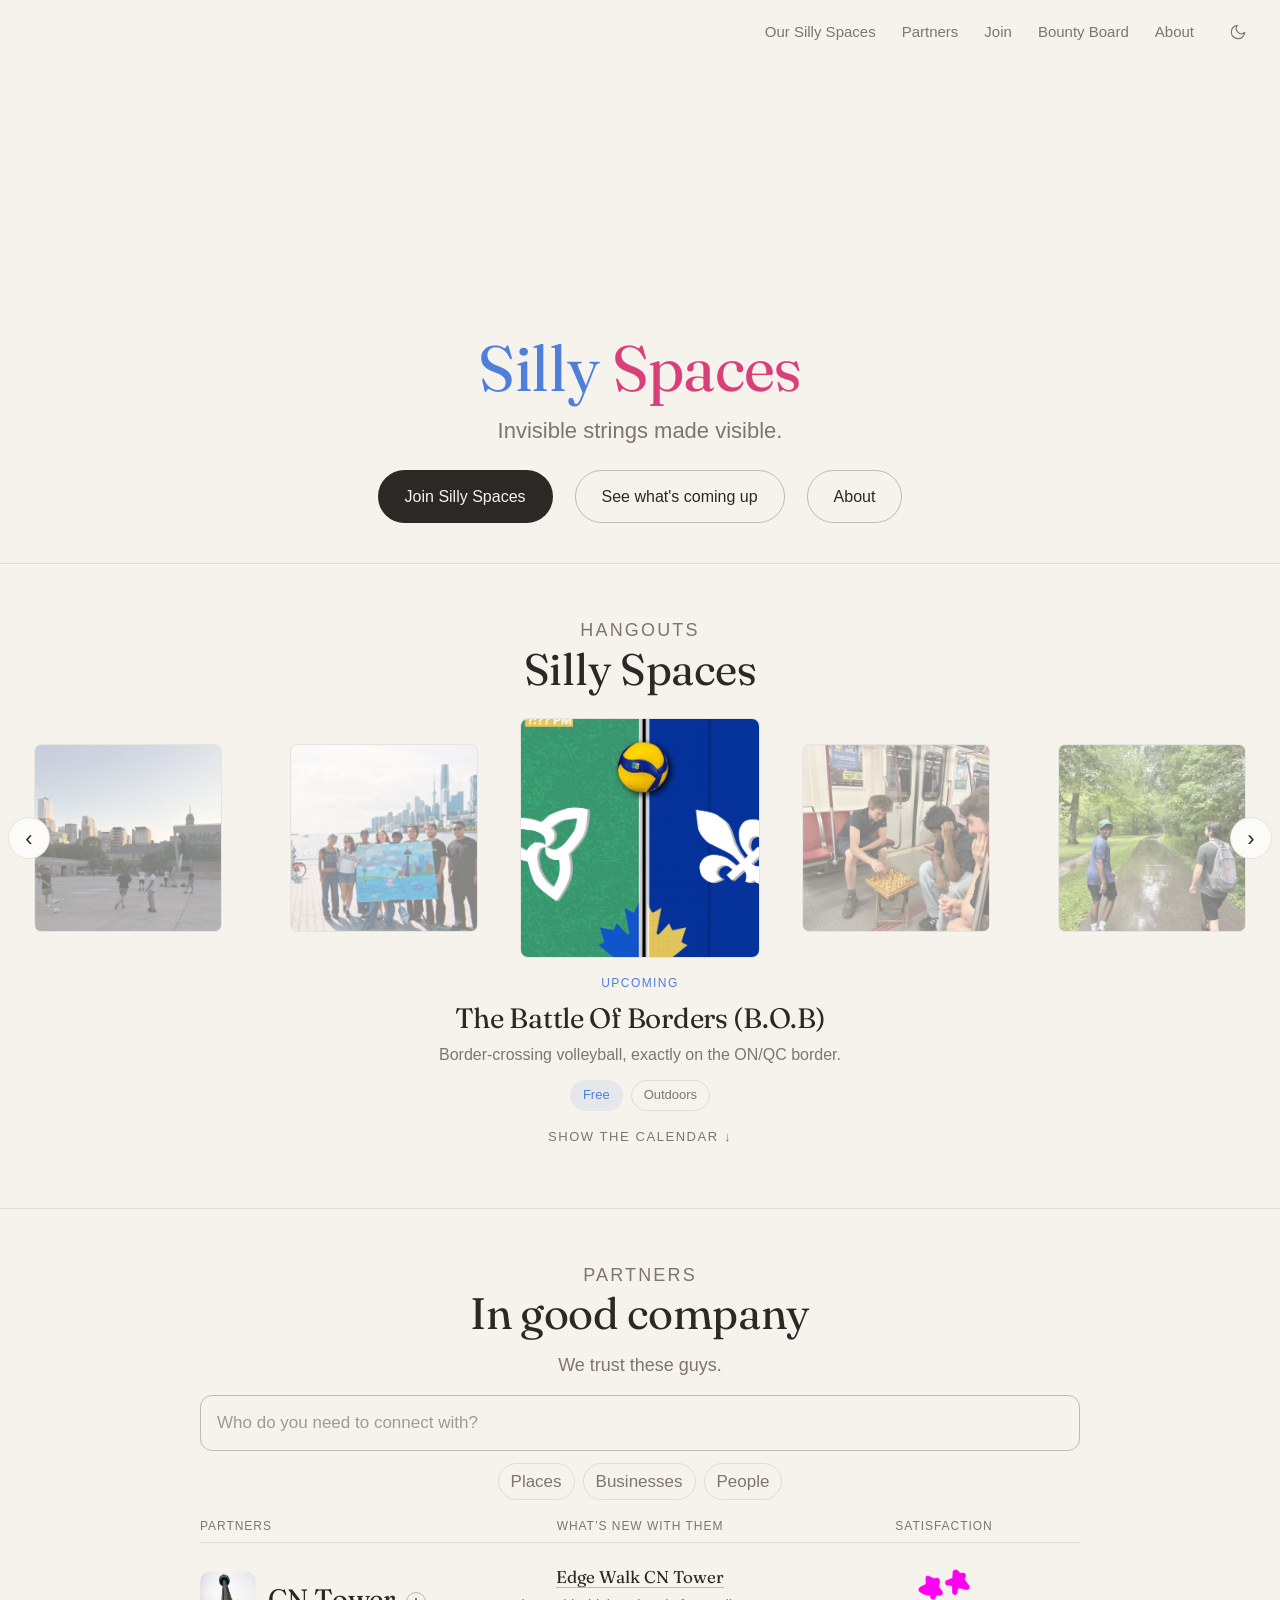
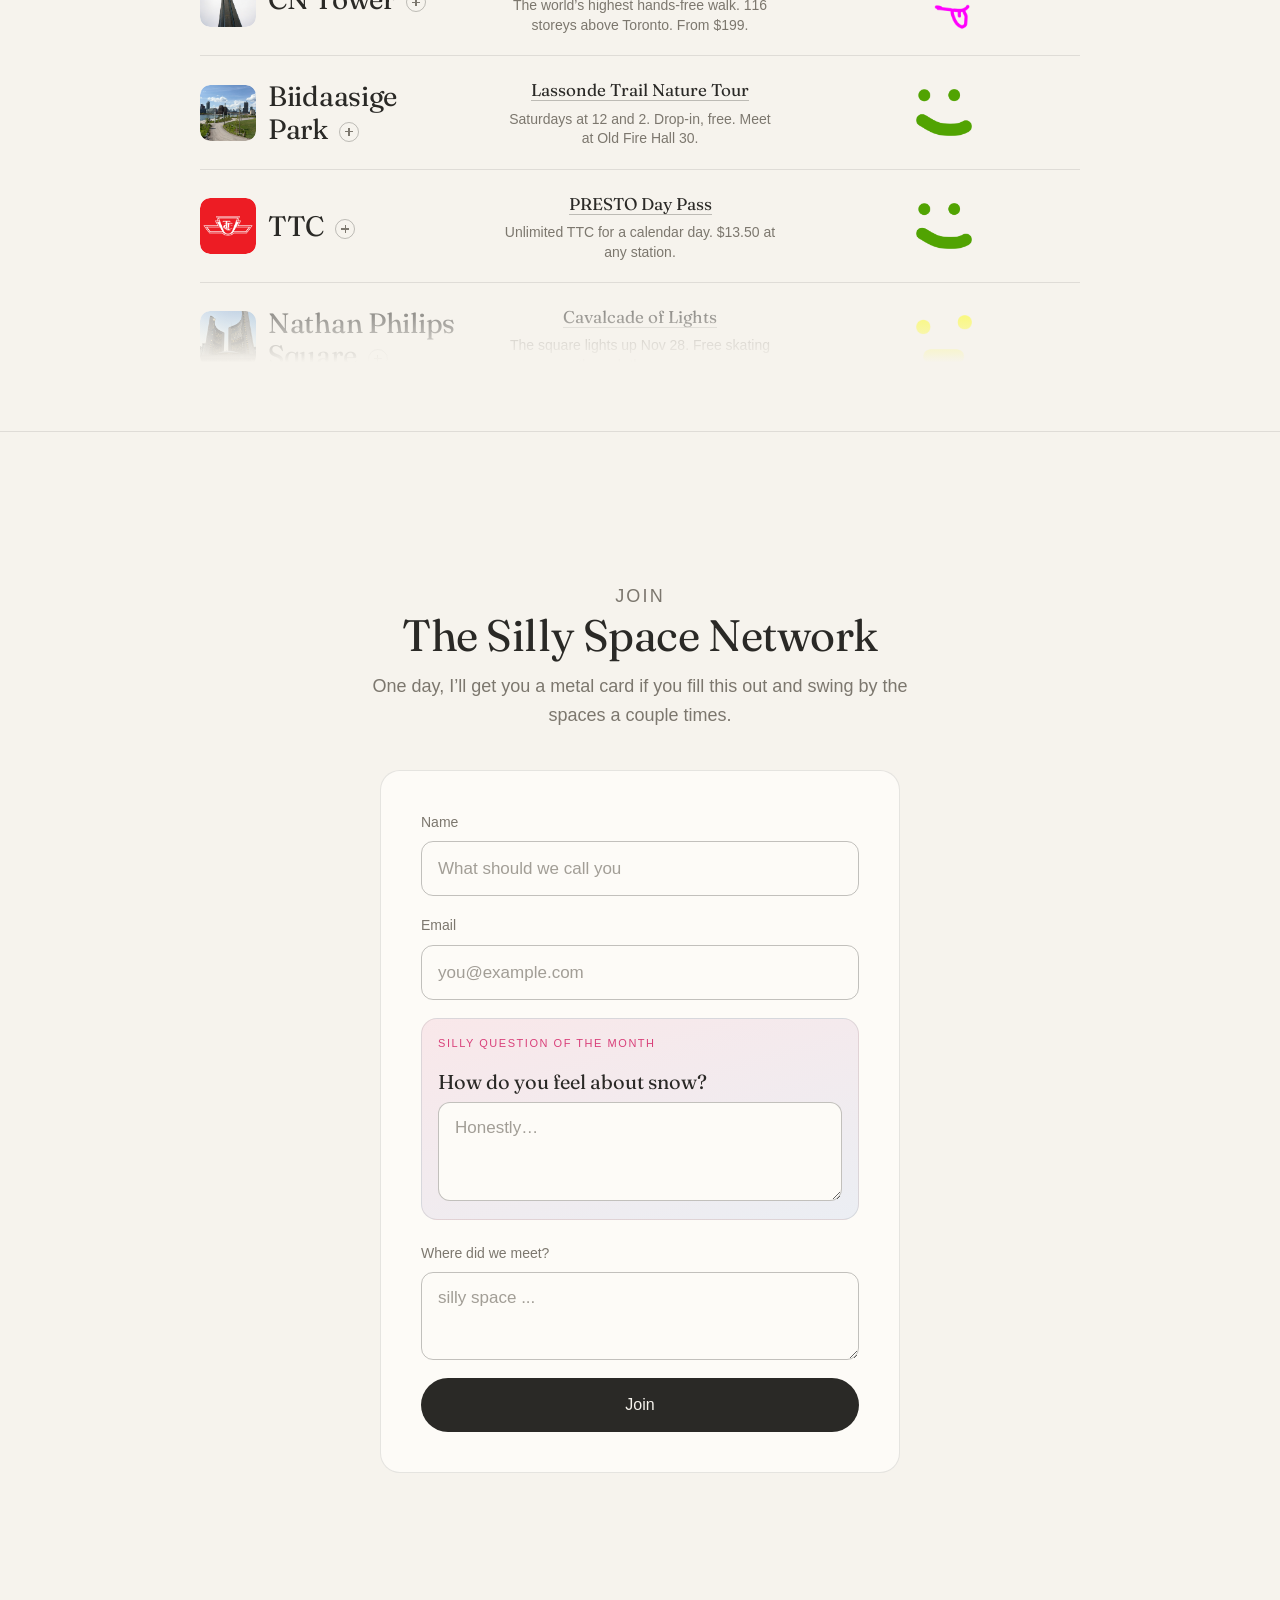
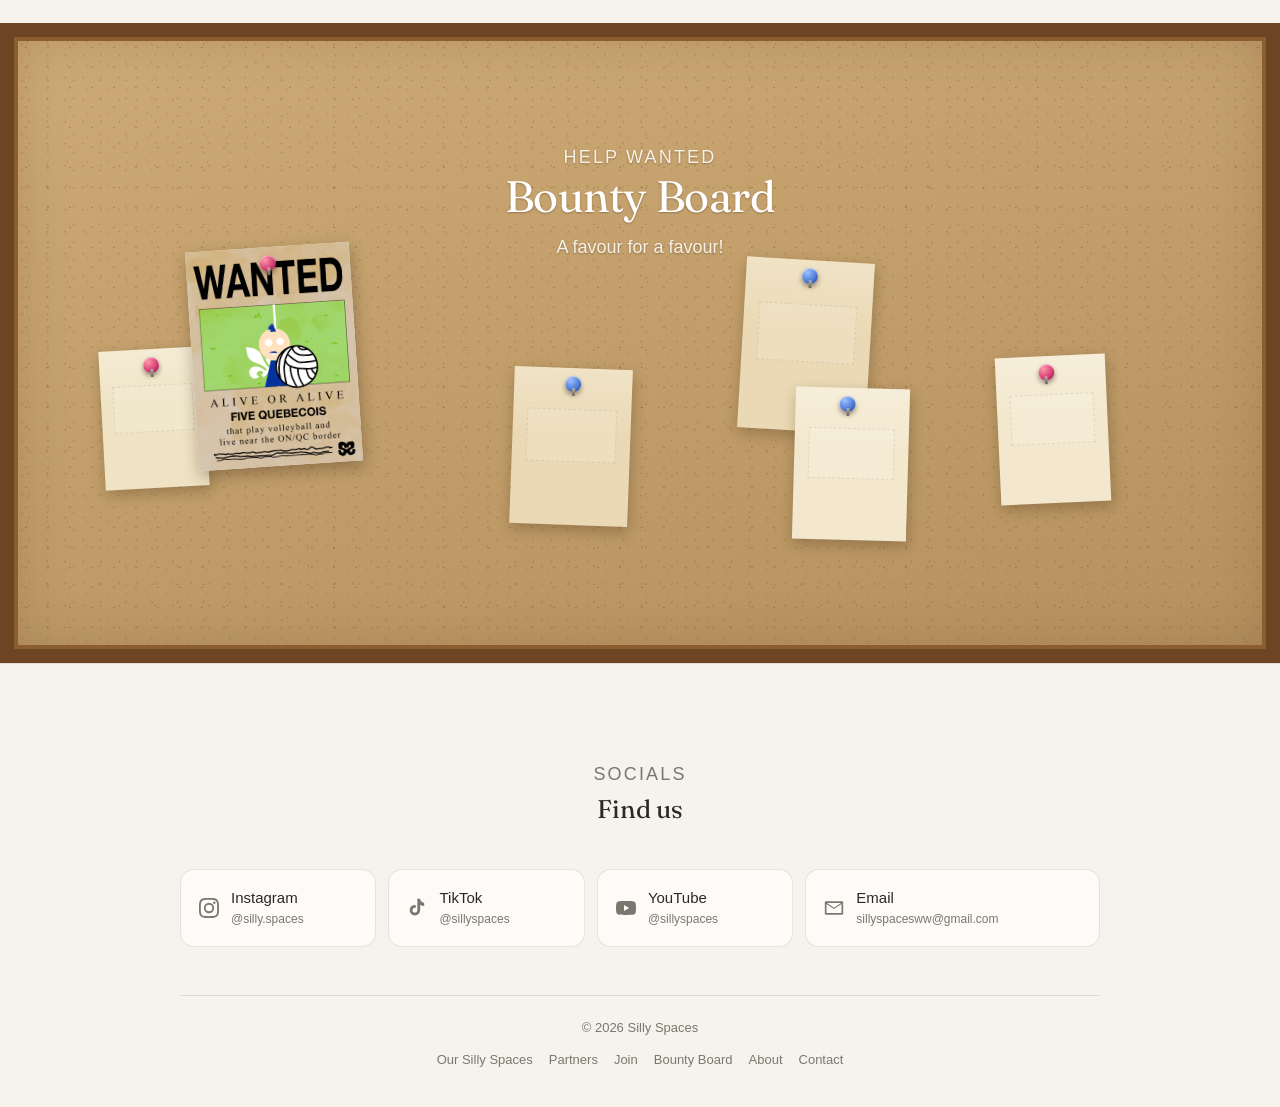
==== commit bc756c1b: "Put Hangouts people around the carousel with thought bubbles, collect joins through The Silly Space " ====
--- a/index.html
+++ b/index.html
@@ -30,7 +30,7 @@
   <link rel="preconnect" href="https://fonts.googleapis.com">
   <link rel="preconnect" href="https://fonts.gstatic.com" crossorigin>
   <link rel="stylesheet" href="https://fonts.googleapis.com/css2?family=Fraunces:opsz,wght@9..144,400;9..144,500&display=optional">
-  <link rel="stylesheet" href="/css/style.css?v=457096a0">
+  <link rel="stylesheet" href="/css/style.css?v=a6bf7b80">
 </head>
 <body>
 <a class="skip" href="#main">Skip to content</a>
@@ -41,9 +41,9 @@
     <ul class="nav-links" id="nav-links">
       <li><a href="/#events">Our Silly Spaces</a></li>
       <li><a href="/#partners">Partners</a></li>
-      <li><a href="/#bounty">Bounty Board</a></li>
       <li><a href="/#join">Join</a></li>
       <li><a href="/#faq">FAQ</a></li>
+      <li><a href="/#bounty">Bounty Board</a></li>
       <li><a href="/about.html">About</a></li>
       <li class="nav-theme">
         <button class="theme-toggle" type="button" aria-label="Switch to dark mode">
@@ -96,13 +96,39 @@
   <!-- Events: looping strip, the current cover sits in the middle of the screen -->
   <section class="section" id="events">
     <div class="events-stage">
+    <img class="scene-fig scene-fig-aidan" src="/assets/ss-aidan.png" alt="" width="179" height="307" decoding="async" aria-hidden="true">
+    <a class="scene-fig scene-fig-kolbe has-met" href="/events/2026-08-04-footy.html?photo=0" aria-label="See the photo we took">
+      <img class="scene-fig-person" src="/assets/ss-kolbe.png" alt="" width="194" height="300" decoding="async">
+    </a>
+    <span class="scene-fig scene-fig-amari has-thought">
+      <img class="scene-fig-person" src="/assets/ss-amari.png" alt="" width="153" height="317" decoding="async" aria-hidden="true">
+      <span class="fig-thought" aria-hidden="true">
+        <img class="thought-puff thought-puff-1" src="/assets/thought-cloud-small.png" alt="" width="432" height="359" decoding="async">
+        <img class="thought-puff thought-puff-2" src="/assets/thought-cloud-small.png" alt="" width="432" height="359" decoding="async">
+        <span class="thought-cloud">
+          <img src="/assets/thought-cloud-big.png" alt="" width="707" height="589" decoding="async">
+          <span class="thought-cloud-text">Everyone wins!</span>
+        </span>
+      </span>
+    </span>
+    <a class="scene-fig scene-fig-julie has-met has-thought" href="/events/2026-08-29-finger-painting.html?photo=0" aria-label="See the photo we took">
+      <img class="scene-fig-person" src="/assets/ss-julie.png" alt="" width="228" height="319" decoding="async">
+      <span class="fig-thought" aria-hidden="true">
+        <img class="thought-puff thought-puff-1" src="/assets/thought-cloud-small.png" alt="" width="432" height="359" decoding="async">
+        <img class="thought-puff thought-puff-2" src="/assets/thought-cloud-small.png" alt="" width="432" height="359" decoding="async">
+        <span class="thought-cloud">
+          <img src="/assets/thought-cloud-big.png" alt="" width="707" height="589" decoding="async">
+          <span class="thought-cloud-text">Do the silly thing.</span>
+        </span>
+      </span>
+    </a>
     <div class="wrap">
       <div class="section-head reveal">
-        <p class="eyebrow">Events</p>
+        <p class="eyebrow">Hangouts</p>
         <h2>Silly Spaces</h2>
       </div>
     </div>
-    <div class="carousel reveal" id="event-carousel" aria-roledescription="carousel" aria-label="Events">
+    <div class="carousel reveal" id="event-carousel" aria-roledescription="carousel" aria-label="Hangouts">
       <button class="car-nav prev" type="button" aria-label="Previous event">&#8249;</button>
       <div class="car-viewport">
         <div class="car-track">
@@ -155,7 +181,7 @@
     </div>
     <div class="wrap">
       <div class="car-detail" id="car-detail"></div>
-      <p class="empty reveal" id="no-events" hidden>Nothing on the calendar right now. <a href="#join">Join the list</a> and you'll hear first.</p>
+      <p class="empty reveal" id="no-events" hidden>Nothing on the calendar right now. <a href="#join">Join The Silly Space Network</a> and you'll hear first.</p>
       <button class="cal-toggle reveal" type="button" aria-expanded="false" aria-controls="calendar">Show the calendar</button>
       <div class="calendar" id="calendar" aria-label="Event calendar" hidden>
         <div class="cal-head">
@@ -192,7 +218,7 @@
       </div>
       <div class="partner-cols">
         <p>Partners</p>
-        <p>What’s new<br>with them</p>
+        <p>What’s new with them</p>
         <p>Satisfaction</p>
       </div>
       <ul class="partner-list reveal">
@@ -255,20 +281,71 @@
     </div>
   </section>
 
-  <!-- Bounty Board: posters of what we need help with. Email us to take one. -->
+  <!-- Join -->
+  <section class="section" id="join">
+    <div class="wrap">
+      <div class="section-head reveal">
+        <p class="eyebrow">Join</p>
+        <h2>The Silly Space Network</h2>
+        <p>One day, I’ll get you a metal card if you fill this out and swing by the spaces a couple times.</p>
+      </div>
+      <form class="join-box reveal" id="join-form" action="https://docs.google.com/forms/d/e/1FAIpQLSduNueIhu_vV0TZPLxF0hxtZ26TMj40Pc4doNe0KVIPYaIk5Q/formResponse" method="POST">
+        <input class="honey" type="text" name="company" tabindex="-1" autocomplete="off" aria-hidden="true">
+        <div class="field">
+          <label for="join-name">Name</label>
+          <input id="join-name" name="entry.2005620554" type="text" required autocomplete="name" autocapitalize="words" enterkeyhint="next" placeholder="What should we call you">
+        </div>
+        <div class="field">
+          <label for="join-email">Email</label>
+          <input id="join-email" name="entry.1045781291" type="email" required pattern="[^\s@]+@[^\s@]+\.[^\s@]+" title="Something like you@example.com" autocomplete="email" autocapitalize="none" inputmode="email" enterkeyhint="next" placeholder="you@example.com">
+        </div>
+        <div class="field is-silly">
+          <p class="silly-kicker">Silly question of the month</p>
+          <label for="join-snow">How do you feel about snow?</label>
+          <textarea id="join-snow" name="entry.839337160" required rows="3" enterkeyhint="next" placeholder="Honestly…"></textarea>
+        </div>
+        <div class="field">
+          <label for="join-meet">Where did we meet?</label>
+          <textarea id="join-meet" name="entry.1974083101" required rows="2" enterkeyhint="done" placeholder="silly space ..."></textarea>
+        </div>
+        <button class="btn btn-primary" type="submit" style="width:100%">Join</button>
+      </form>
+    </div>
+  </section>
+
+  <!-- FAQ -->
+  <section class="section" id="faq">
+    <div class="wrap">
+      <div class="section-head reveal">
+        <p class="eyebrow">FAQ</p>
+        <h2>Questions people ask</h2>
+      </div>
+      <div class="faq reveal">
+        <!-- Copy this block for each question.
+        <details>
+          <summary>Question<span class="plus"></span></summary>
+          <div class="answer"><p>Answer.</p></div>
+        </details>
+        -->
+      </div>
+    </div>
+  </section>
+
+  <!-- Bounty Board: the cork fills the section. Email us to take a flier. -->
   <section class="section" id="bounty">
-    <div class="wrap">
-      <div class="section-head reveal">
-        <p class="eyebrow">Help wanted</p>
-        <h2>Bounty Board</h2>
-        <p>A favour for a favour!</p>
-      </div>
-      <div class="bounty-board reveal">
-        <article class="bounty bounty-blank" style="--x:58%;--y:10%;--tilt:3.4deg;--w:142px" aria-hidden="true"><div class="sheet"><span class="pin"></span></div></article>
-        <article class="bounty bounty-blank" style="--x:74%;--y:42%;--tilt:-2.6deg;--w:118px" aria-hidden="true"><div class="sheet"><span class="pin"></span></div></article>
-        <article class="bounty bounty-blank" style="--x:40%;--y:48%;--tilt:2.1deg;--w:128px" aria-hidden="true"><div class="sheet"><span class="pin"></span></div></article>
-        <article class="bounty bounty-blank" style="--x:6%;--y:52%;--tilt:-3.1deg;--w:110px" aria-hidden="true"><div class="sheet"><span class="pin"></span></div></article>
-        <article class="bounty bounty-blank" style="--x:62%;--y:58%;--tilt:1.6deg;--w:124px" aria-hidden="true"><div class="sheet"><span class="pin"></span></div></article>
+    <div class="bounty-board">
+      <div class="wrap">
+        <div class="section-head reveal">
+          <p class="eyebrow">Help wanted</p>
+          <h2>Bounty Board</h2>
+          <p>A favour for a favour!</p>
+        </div>
+      </div>
+        <article class="bounty bounty-blank" style="--x:58%;--y:18%;--tilt:3.4deg;--w:128px" aria-hidden="true"><div class="sheet"><span class="pin"></span></div></article>
+        <article class="bounty bounty-blank" style="--x:78%;--y:48%;--tilt:-2.6deg;--w:110px" aria-hidden="true"><div class="sheet"><span class="pin"></span></div></article>
+        <article class="bounty bounty-blank" style="--x:40%;--y:52%;--tilt:2.1deg;--w:118px" aria-hidden="true"><div class="sheet"><span class="pin"></span></div></article>
+        <article class="bounty bounty-blank" style="--x:8%;--y:46%;--tilt:-3.1deg;--w:104px" aria-hidden="true"><div class="sheet"><span class="pin"></span></div></article>
+        <article class="bounty bounty-blank" style="--x:62%;--y:58%;--tilt:1.6deg;--w:114px" aria-hidden="true"><div class="sheet"><span class="pin"></span></div></article>
         <!-- bounties:start -->
         <article class="bounty" style="--x:15%;--y:14%;--tilt:-3.8deg">
           <button type="button" class="bounty-flier" data-src="/assets/bounties/five-quebecois/poster.jpg" data-mail="mailto:sillyspacesww@gmail.com?subject=Bounty%3A%20Five%20Quebecois&body=I%20can%20help%20and%20now%20you%20owe%20me%20a%20reasonable%20favour%20%3A%29%0A%0ABounty%3A%20Five%20Quebecois" aria-label="Open bounty: Five Quebecois">
@@ -277,7 +354,6 @@
           </button>
         </article>
         <!-- bounties:end -->
-      </div>
     </div>
     <dialog class="bounty-zoom" id="bounty-zoom" aria-label="Bounty">
       <img alt="">
@@ -286,49 +362,6 @@
       </div>
       <button class="bounty-zoom-close" type="button" aria-label="Close">&times;</button>
     </dialog>
-  </section>
-
-  <!-- Join -->
-  <section class="section" id="join">
-    <div class="wrap">
-      <div class="section-head reveal">
-        <p class="eyebrow">Join</p>
-        <h2>Join the list</h2>
-        <p>One email when the next event has a date.</p>
-      </div>
-      <!-- The action is the Google Apps Script web app URL, see sheet/Code.gs for the setup. -->
-      <form class="join-box reveal" id="join-form" action="https://script.google.com/macros/s/PASTE_YOUR_ID/exec" method="POST">
-        <input class="honey" type="text" name="company" tabindex="-1" autocomplete="off" aria-hidden="true">
-        <div class="field">
-          <label for="name">Name</label>
-          <input id="name" name="name" type="text" required autocomplete="name" autocapitalize="words" enterkeyhint="next" placeholder="What should we call you">
-        </div>
-        <div class="field">
-          <label for="email">Email</label>
-          <input id="email" name="email" type="email" required pattern="[^\s@]+@[^\s@]+\.[^\s@]+" title="Something like you@example.com" autocomplete="email" autocapitalize="none" inputmode="email" enterkeyhint="done" placeholder="you@example.com">
-        </div>
-        <button class="btn btn-primary" type="submit" style="width:100%">Join</button>
-        <p class="form-note">Reply stop to any email and you are off the list.</p>
-      </form>
-    </div>
-  </section>
-
-  <!-- FAQ -->
-  <section class="section" id="faq">
-    <div class="wrap">
-      <div class="section-head reveal">
-        <p class="eyebrow">FAQ</p>
-        <h2>Questions people ask</h2>
-      </div>
-      <div class="faq reveal">
-        <!-- Copy this block for each question.
-        <details>
-          <summary>Question<span class="plus"></span></summary>
-          <div class="answer"><p>Answer.</p></div>
-        </details>
-        -->
-      </div>
-    </div>
   </section>
 
 </main>
@@ -363,9 +396,9 @@
       <ul>
         <li><a href="/#events">Our Silly Spaces</a></li>
         <li><a href="/#partners">Partners</a></li>
-        <li><a href="/#bounty">Bounty Board</a></li>
         <li><a href="/#join">Join</a></li>
         <li><a href="/#faq">FAQ</a></li>
+        <li><a href="/#bounty">Bounty Board</a></li>
         <li><a href="/about.html">About</a></li>
         <li><a href="/#contact">Contact</a></li>
       </ul>
@@ -373,6 +406,6 @@
   </div>
 </footer>
 
-<script src="/js/main.js?v=d096f67f"></script>
+<script src="/js/main.js?v=8864465c"></script>
 </body>
 </html>
--- a/css/style.css
+++ b/css/style.css
@@ -21,7 +21,7 @@
   --slow: 0.9s;
   --mid: 0.6s;
   --nav-h: 64px;
-  --max: 860px;
+  --max: 560px;
   --serif: "Fraunces", "Iowan Old Style", "Palatino Linotype", Georgia, serif;
   --sans: -apple-system, BlinkMacSystemFont, "Segoe UI", Inter, Roboto, Helvetica, Arial, sans-serif;
   color-scheme: light;
@@ -346,7 +346,6 @@
    Each row: the business, its ad in the middle, the face on the right.
    Green over 4, yellow 2–4, red under 2. */
 #partners { padding: clamp(56px, 9vw, 80px) 0; }
-#partners .wrap { width: min(1120px, calc(100% - 48px)); }
 #partners .section-head { margin-bottom: 24px; }
 .partner-find {
   margin: 0 auto 18px;
@@ -384,8 +383,9 @@
   grid-template-columns: repeat(3, minmax(0, 1fr));
   grid-template-areas: "copy news trust";
   gap: 12px 32px;
-  margin: 0 auto 4px;
-  padding: 0 4px 8px;
+  margin: 0 auto 0;
+  padding: 0 0 8px;
+  border-bottom: 1px solid var(--line);
 }
 .partner-cols p {
   margin: 0;
@@ -400,7 +400,7 @@
 .partner-cols p:nth-child(3) { grid-area: trust; text-align: center; }
 .partner-cols:has(+ .partner-list.is-empty) { display: none; }
 .partner-list { list-style: none; margin: 0 auto; padding: 0; position: relative; }
-.partner-list li { border-top: 1px solid var(--line); }
+.partner-list li { border-top: none; border-bottom: 1px solid var(--line); }
 .partner-list li.is-faded {
   max-height: 88px;
   overflow: hidden;
@@ -441,8 +441,9 @@
   grid-template-areas: "copy news trust";
   gap: 12px 32px;
   align-items: center;
-  padding: 14px 4px;
-  border-top: 1px solid var(--line);
+  padding: 14px 0;
+  border-top: none;
+  border-bottom: 1px solid var(--line);
 }
 .partner-ghost .partner-copy { grid-area: copy; }
 .partner-ghost .skel-face { grid-area: trust; }
@@ -477,7 +478,7 @@
 .partner summary {
   list-style: none; cursor: pointer;
   display: block;
-  padding: 20px 4px;
+  padding: 20px 0;
 }
 .partner summary::-webkit-details-marker,
 .partner summary::marker { display: none; content: none; }
@@ -591,10 +592,33 @@
 /* ---------- Bounty board ----------
    A cork bulletin board. Fliers sit a little crooked under a pin.
    Clicking one zooms it off the board; the mail lives on the open flier. */
+#bounty {
+  padding: 0;
+  border-top: 0;
+}
+#bounty .section-head {
+  position: relative;
+  z-index: 4;
+  margin-bottom: 0;
+  padding: clamp(72px, 12vw, 120px) 0 28px;
+  pointer-events: none;
+}
+#bounty .eyebrow { color: rgba(255, 252, 247, 0.78); }
+#bounty h2 { color: #fff; }
+#bounty .section-head p { color: rgba(255, 252, 247, 0.9); }
+#bounty .section-head h2,
+#bounty .section-head p,
+#bounty .eyebrow {
+  text-shadow: 0 1px 2px rgba(62, 36, 18, 0.35);
+}
 .bounty-board {
   position: relative;
-  min-height: 520px;
-  padding: 28px 24px 36px;
+  overflow: hidden;
+  width: 100%;
+  max-width: none;
+  min-height: 640px;
+  margin: 0;
+  padding: 0 0 80px;
   background-color: #c4a06a;
   background-image:
     radial-gradient(ellipse 2.5px 2px at 18% 22%, rgba(92, 56, 24, 0.38), transparent 60%),
@@ -603,18 +627,18 @@
     radial-gradient(ellipse 3px 2px at 36% 78%, rgba(140, 88, 40, 0.28), transparent 60%),
     linear-gradient(165deg, rgba(255, 228, 180, 0.16), rgba(90, 52, 20, 0.14));
   background-size: 22px 20px, 18px 22px, 26px 18px, 20px 24px, 100% 100%;
-  border: 16px solid #6e4524;
-  outline: 1px solid #3e2412;
+  border: 0;
+  outline: 0;
   box-shadow:
-    inset 0 0 0 4px #8d5d32,
-    inset 0 0 48px rgba(70, 40, 16, 0.28),
-    0 14px 32px rgba(42, 41, 38, 0.14);
+    inset 0 0 0 14px #6e4524,
+    inset 0 0 0 18px #8d5d32,
+    inset 0 0 64px rgba(70, 40, 16, 0.28);
 }
 .bounty {
   position: absolute;
   z-index: 1;
-  top: clamp(14px, var(--y, 16%), calc(100% - 210px));
-  left: clamp(12px, var(--x, 16%), calc(100% - 176px));
+  top: clamp(210px, calc(28% + var(--y, 16%) * 0.5), calc(100% - 180px));
+  left: clamp(28px, var(--x, 16%), calc(100% - 180px));
 }
 .bounty-blank { z-index: 0; pointer-events: none; }
 .bounty-blank .sheet {
@@ -648,7 +672,7 @@
 .bounty-flier {
   position: relative;
   display: block;
-  width: min(164px, 42vw);
+  width: min(164px, 28vw);
   margin: 0;
   padding: 0;
   border: 0;
@@ -670,9 +694,9 @@
   top: 8px;
   left: 50%;
   z-index: 2;
-  width: 18px;
-  height: 18px;
-  margin-left: -9px;
+  width: 16px;
+  height: 16px;
+  margin-left: -8px;
   border-radius: 50%;
   background: radial-gradient(circle at 32% 28%, #ff9aa8, var(--pink) 55%, #7a1838);
   box-shadow: 0 3px 5px rgba(40, 16, 8, 0.45), inset 0 1px 1px rgba(255, 255, 255, 0.55);
@@ -683,7 +707,7 @@
   left: 50%;
   top: 72%;
   width: 3px;
-  height: 9px;
+  height: 8px;
   margin-left: -1.5px;
   background: linear-gradient(#b8b0a4, #6a645c);
   border-radius: 1px;
@@ -874,10 +898,16 @@
 .field label { font-size: 14px; color: var(--muted); display: flex; justify-content: space-between; align-items: baseline; gap: 12px; }
 /* "optional" sits at the right edge of the label line */
 .field label small { font-size: 12px; color: var(--muted); opacity: 0.8; }
-.field input {
+.field input,
+.field textarea {
   font: inherit; padding: 13px 16px; border-radius: 12px; border: 1px solid var(--line-strong);
   background: transparent; color: var(--text);
   transition: border-color var(--mid) var(--ease), box-shadow var(--mid) var(--ease);
+}
+.field textarea {
+  min-height: 88px;
+  resize: vertical;
+  line-height: 1.4;
 }
 .field select {
   font: inherit; padding: 13px 16px; border-radius: 12px; border: 1px solid var(--line-strong);
@@ -888,9 +918,36 @@
 }
 .field select:focus { outline: none; border-color: var(--text); box-shadow: 0 0 0 4px var(--line); }
 .field select option { color: initial; background: initial; }
-.field input::placeholder { color: var(--muted); opacity: 0.7; }
-.field input:focus { outline: none; border-color: var(--text); box-shadow: 0 0 0 4px var(--line); }
-.field input:user-invalid { border-color: var(--pink); }
+.field input::placeholder,
+.field textarea::placeholder { color: var(--muted); opacity: 0.7; }
+.field input:focus,
+.field textarea:focus { outline: none; border-color: var(--text); box-shadow: 0 0 0 4px var(--line); }
+.field input:user-invalid,
+.field textarea:user-invalid { border-color: var(--pink); }
+.field.is-silly {
+  margin-bottom: 22px;
+  padding: 16px 16px 18px;
+  border-radius: 16px;
+  background: linear-gradient(165deg, var(--tint-pink), var(--tint-blue));
+  border: 1px solid var(--line);
+}
+.silly-kicker {
+  margin: 0 0 8px;
+  font-size: 11px;
+  letter-spacing: 0.14em;
+  text-transform: uppercase;
+  color: var(--pink);
+}
+.field.is-silly label {
+  justify-content: flex-start;
+  color: var(--text);
+  font-family: var(--serif);
+  font-size: 20px;
+  line-height: 1.25;
+}
+.field.is-silly textarea {
+  background: var(--surface);
+}
 .check {
   display: flex; align-items: flex-start; gap: 12px; padding: 0 16px; border-radius: 12px;
   background: var(--tint-blue); font-size: 15px;
@@ -907,7 +964,184 @@
 /* ---------- Event carousel ----------
    A looping row of square covers across the screen. The current cover
    sits in the middle; the others shrink and fade beside it. */
-.events-stage { display: flex; flex-direction: column; }
+.events-stage { position: relative; display: flex; flex-direction: column; overflow: visible; }
+#events .scene-fig-aidan,
+#events .scene-fig-kolbe,
+#events .scene-fig-amari,
+#events .scene-fig-julie {
+  position: absolute;
+  left: 50%;
+  right: auto;
+  top: 0;
+  z-index: 2;
+}
+#events .scene-fig-aidan { --fig-x: 511px; --fig-y: -361px; --fig-rot: -3.1deg; --fig-s: 0.93; }
+#events .scene-fig-kolbe { --fig-x: -660px; --fig-y: -316px; --fig-rot: 18.8deg; --fig-s: 0.90; }
+#events .scene-fig-amari { --fig-x: 522px; --fig-y: 690px; --fig-rot: 0.1deg; --fig-s: 1.02; z-index: 6; overflow: visible; }
+#events .scene-fig-julie { --fig-x: -592px; --fig-y: 389px; --fig-rot: -2.4deg; --fig-s: 1.09; z-index: 6; overflow: visible; }
+#events .scene-fig.has-thought {
+  display: block;
+  width: fit-content;
+  line-height: 0;
+  -webkit-mask-image: none;
+  mask-image: none;
+}
+#events .scene-fig.has-thought.is-in { opacity: 1; }
+#events .scene-fig.has-thought.is-in .scene-fig-person { opacity: 0.5; }
+#events .scene-fig.has-thought.is-in:hover .scene-fig-person,
+#events .scene-fig.has-thought.is-in:focus-visible .scene-fig-person { opacity: 1; }
+.fig-thought {
+  --thought-beat: 0.48s;
+  --thought-x: 0px;
+  --thought-y: 0px;
+  --wisp-x: 12px;
+  --cloud-ink: #2a7a3c;
+  position: absolute;
+  left: 58%;
+  top: -6px;
+  z-index: 7;
+  width: 0;
+  height: 0;
+  pointer-events: none;
+  transform: translate(var(--thought-x), var(--thought-y)) rotate(calc(var(--fig-rot) * -1)) scale(calc(1 / var(--fig-s)));
+  transform-origin: left bottom;
+}
+.scene-fig-amari .fig-thought {
+  left: auto;
+  right: 58%;
+  --wisp-x: -12px;
+  --cloud-ink: #1a1a1a;
+  transform-origin: right bottom;
+}
+.thought-puff {
+  position: absolute;
+  display: block;
+  left: var(--puff-x);
+  top: var(--puff-y);
+  width: var(--puff-w);
+  max-width: none;
+  height: auto;
+  object-fit: contain;
+  opacity: 0;
+  transform: scale(0.2);
+  filter:
+    drop-shadow(2px 0 0 var(--cloud-ink))
+    drop-shadow(-2px 0 0 var(--cloud-ink))
+    drop-shadow(0 2px 0 var(--cloud-ink))
+    drop-shadow(0 -2px 0 var(--cloud-ink))
+    drop-shadow(1.5px 1.5px 0 var(--cloud-ink))
+    drop-shadow(-1.5px 1.5px 0 var(--cloud-ink));
+}
+.thought-puff-1 { --puff-x: 36px; --puff-y: -5px; --puff-w: 30px; }
+.thought-puff-2 { --puff-x: 57px; --puff-y: -63px; --puff-w: 54px; }
+.scene-fig-amari .thought-puff-1 { --puff-x: -77px; --puff-y: 38px; --puff-w: 20px; }
+.scene-fig-amari .thought-puff-2 { --puff-x: -136px; --puff-y: 23px; --puff-w: 37px; }
+.thought-cloud {
+  position: absolute;
+  left: var(--cloud-x);
+  top: var(--cloud-y);
+  width: var(--cloud-w);
+  opacity: 0;
+  transform: scale(0.4);
+  transform-origin: 8% 100%;
+  --cloud-x: 83px;
+  --cloud-y: -239px;
+  --cloud-w: 220px;
+}
+.scene-fig-amari .thought-cloud {
+  --cloud-x: -312px;
+  --cloud-y: -115px;
+  --cloud-w: 173px;
+  transform-origin: 92% 100%;
+}
+.thought-cloud img {
+  display: block;
+  width: 100%;
+  height: auto;
+  max-width: none;
+  filter:
+    drop-shadow(2px 0 0 var(--cloud-ink))
+    drop-shadow(-2px 0 0 var(--cloud-ink))
+    drop-shadow(0 2px 0 var(--cloud-ink))
+    drop-shadow(0 -2px 0 var(--cloud-ink))
+    drop-shadow(1.5px 1.5px 0 var(--cloud-ink))
+    drop-shadow(-1.5px 1.5px 0 var(--cloud-ink));
+}
+.thought-cloud-text {
+  --text-x: 0px;
+  --text-y: 11px;
+  position: absolute;
+  left: 50%;
+  top: 46%;
+  transform: translate(calc(-50% + var(--text-x)), calc(-50% + var(--text-y)));
+  width: max-content;
+  margin: 0;
+  text-align: center;
+  font-family: var(--serif);
+  font-weight: 400;
+  font-size: 15px;
+  letter-spacing: -0.015em;
+  line-height: 1;
+  white-space: nowrap;
+  color: var(--text);
+  user-select: none;
+}
+.scene-fig-amari .thought-cloud-text {
+  --text-x: -1px;
+  --text-y: 7px;
+  font-size: 13px;
+}
+@keyframes thought-pop {
+  0% { opacity: 0; transform: scale(0.2); }
+  38% { opacity: 1; transform: scale(1.14); }
+  100% { opacity: 1; transform: scale(1); }
+}
+@keyframes thought-cloud-pop {
+  0% { opacity: 0; transform: scale(0.35); }
+  42% { opacity: 1; transform: scale(1.08); }
+  100% { opacity: 1; transform: scale(1); }
+}
+@keyframes thought-poof {
+  0% { opacity: 1; transform: scale(1); }
+  40% { opacity: 0.72; transform: scale(1.05); }
+  100% { opacity: 0; transform: scale(1.12); }
+}
+.fig-thought.is-on .thought-puff-1 {
+  animation: thought-pop 0.38s var(--ease) both, thought-poof 1.15s cubic-bezier(0.33, 0, 0.2, 1) 3.4s forwards;
+}
+.fig-thought.is-on .thought-puff-2 {
+  animation: thought-pop 0.38s var(--ease) var(--thought-beat) both, thought-poof 1.15s cubic-bezier(0.33, 0, 0.2, 1) 3.4s forwards;
+}
+.fig-thought.is-on .thought-cloud {
+  animation: thought-cloud-pop 0.5s var(--ease) calc(var(--thought-beat) * 2) both, thought-poof 1.15s cubic-bezier(0.33, 0, 0.2, 1) 3.4s forwards;
+}
+html.is-placing .scene-fig.has-thought { opacity: 1; }
+html.is-placing .scene-fig.has-thought .scene-fig-person { opacity: 0.5; }
+html.is-placing .fig-thought {
+  display: block;
+  pointer-events: none;
+}
+html.is-placing .fig-thought.is-on .thought-puff-1,
+html.is-placing .fig-thought.is-on .thought-puff-2,
+html.is-placing .fig-thought.is-on .thought-cloud,
+html.is-placing .fig-thought.is-on .thought-puff,
+html.is-placing .thought-puff,
+html.is-placing .thought-cloud {
+  opacity: 1;
+  transform: none;
+  animation: none;
+  pointer-events: auto;
+  cursor: grab;
+}
+html.is-placing .thought-cloud-text {
+  pointer-events: auto;
+  cursor: grab;
+  opacity: 1;
+  animation: none;
+}
+html.is-placing .thought-puff.is-dragging,
+html.is-placing .thought-cloud.is-dragging,
+html.is-placing .thought-cloud-text.is-dragging { cursor: grabbing; z-index: 8; }
 .carousel { position: relative; width: 100%; max-width: none; margin: 0; }
 .car-viewport { overflow: hidden; touch-action: pan-y; padding: 8px 0; }
 .car-track { position: relative; display: flex; align-items: center; gap: 16px; transition: transform 0.7s var(--ease); will-change: transform; }
@@ -984,6 +1218,10 @@
 .car-nav.prev { left: 8px; }
 .car-nav.next { right: 8px; }
 @media (min-width: 735px) {
+  .nav .wrap {
+    width: calc(100% - 48px);
+    max-width: none;
+  }
   .hero {
     min-height: 0;
     padding: 28px 0 40px;
@@ -994,7 +1232,19 @@
   #events { padding: 52px 0 60px; }
   #events .section-head { margin-bottom: 16px; }
   #partners { padding: 52px 0 60px; }
+  #partners .wrap { width: min(880px, calc(100% - 80px)); }
   #partners .section-head { margin-bottom: 16px; }
+  .partner-cols,
+  .partner-row,
+  .partner-ghost {
+    grid-template-columns: repeat(3, minmax(0, 1fr));
+    gap: 16px 32px;
+  }
+  .partner-cols p:nth-child(1) { text-align: left; }
+  .partner-cols p:nth-child(2),
+  .partner-cols p:nth-child(3) { text-align: center; }
+  .trust,
+  .partner-ghost .skel-face { justify-self: center; }
   .slide { flex: 0 0 min(240px, 28vw); }
   .car-detail { margin-top: 8px; }
   .car-detail h3 { font-size: clamp(22px, 2.6vw, 28px); }
@@ -1143,8 +1393,9 @@
 
 /* ---------- Footer / socials ---------- */
 .socials { padding: clamp(56px, 8vw, 96px) 0 36px; border-top: 1px solid var(--line); }
+.socials .wrap { width: min(920px, calc(100% - 48px)); }
 /* Three socials plus a wider email tile, so the address stays on one line. */
-.social-grid { display: grid; grid-template-columns: repeat(3, minmax(0, 1fr)) minmax(max-content, 1.4fr); gap: 12px; }
+.social-grid { display: grid; grid-template-columns: repeat(3, minmax(160px, 1fr)) minmax(220px, 1.5fr); gap: 12px; }
 .social {
   display: flex; align-items: center; gap: 12px; padding: 16px 18px; border-radius: 14px;
   background: var(--surface); border: 1px solid var(--line);
@@ -1235,13 +1486,14 @@
   .social small { font-size: 11px; overflow-wrap: anywhere; }
   .social.mail { grid-column: 1 / -1; flex-direction: row; justify-content: center; gap: 12px; padding: 14px; text-align: left; }
   .social.mail small { font-size: 12px; }
-  .bounty-board { min-height: 340px; padding: 22px 14px 28px; border-width: 10px; }
+  .bounty-board { min-height: 480px; padding: 0 0 56px; box-shadow: inset 0 0 0 10px #6e4524, inset 0 0 0 13px #8d5d32, inset 0 0 48px rgba(70, 40, 16, 0.28); }
   .bounty {
-    top: clamp(12px, var(--y, 14%), calc(100% - 180px));
-    left: clamp(10px, var(--x, 10%), calc(100% - 138px));
+    top: clamp(170px, calc(30% + var(--y, 14%) * 0.45), calc(100% - 140px));
+    left: clamp(16px, var(--x, 10%), calc(100% - 120px));
   }
-  .bounty-flier { width: min(128px, 38vw); }
-  .bounty-blank .sheet { width: min(var(--w, 110px), 30vw); }
+  .bounty-flier { width: min(120px, 34vw); }
+  .bounty-blank .sheet { width: min(var(--w, 96px), 28vw); }
+  #bounty .section-head { padding: 56px 0 20px; }
   .bounty-zoom-bar { bottom: 16px; }
   .partner-find { margin: 0 auto 16px; }
   .partner-search input { padding: 12px 14px; }
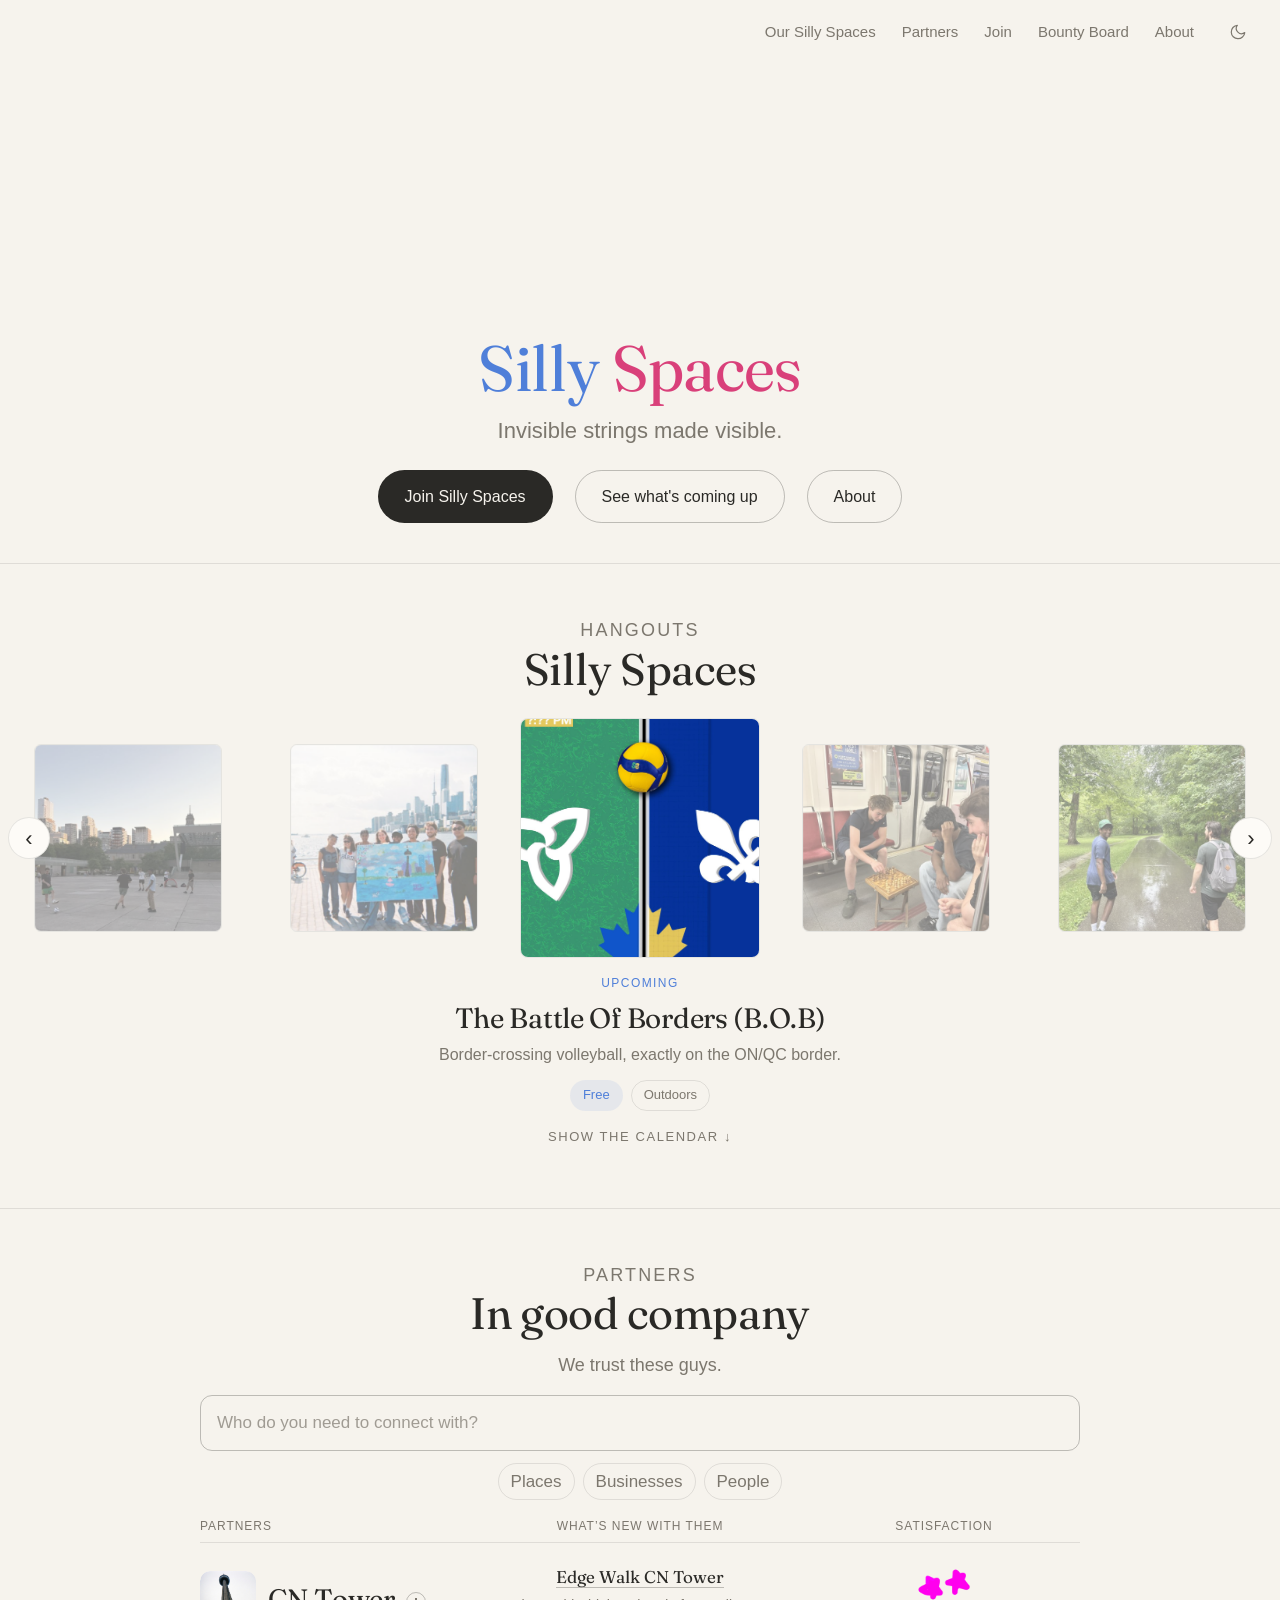
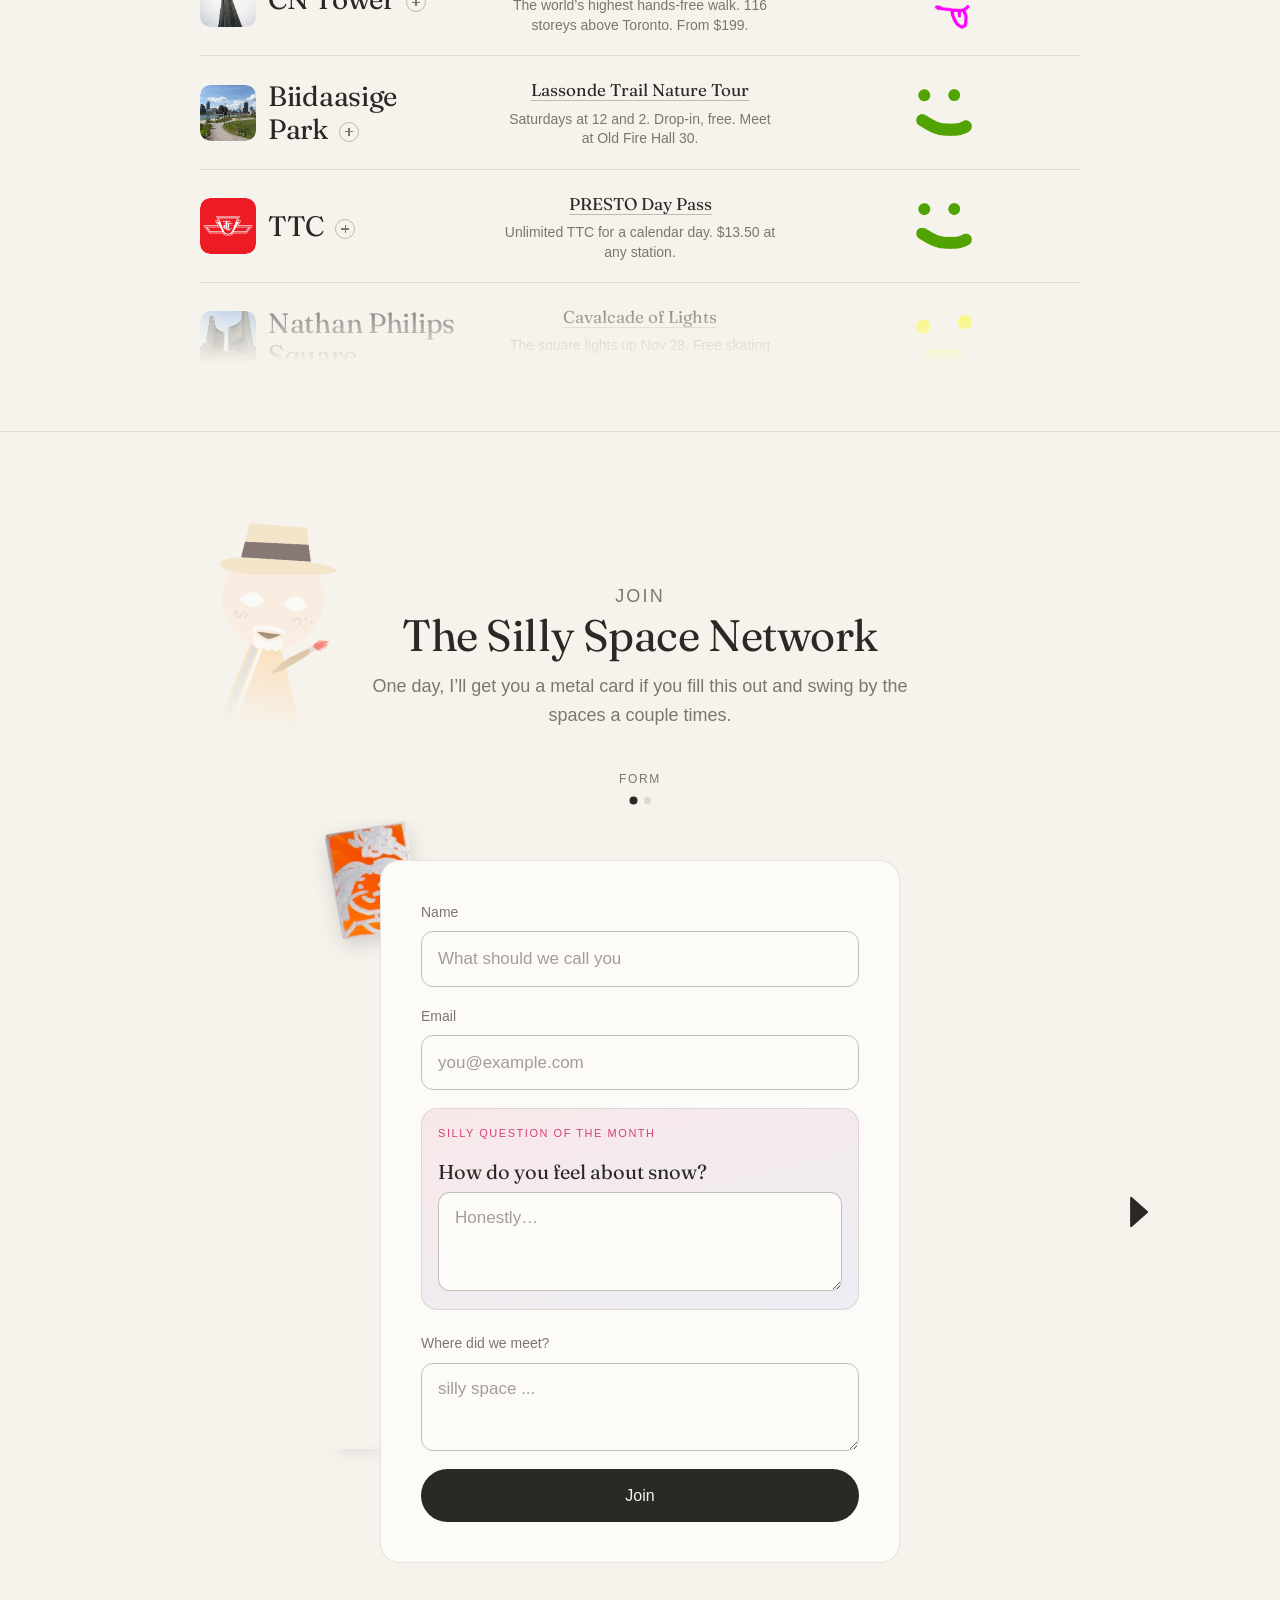
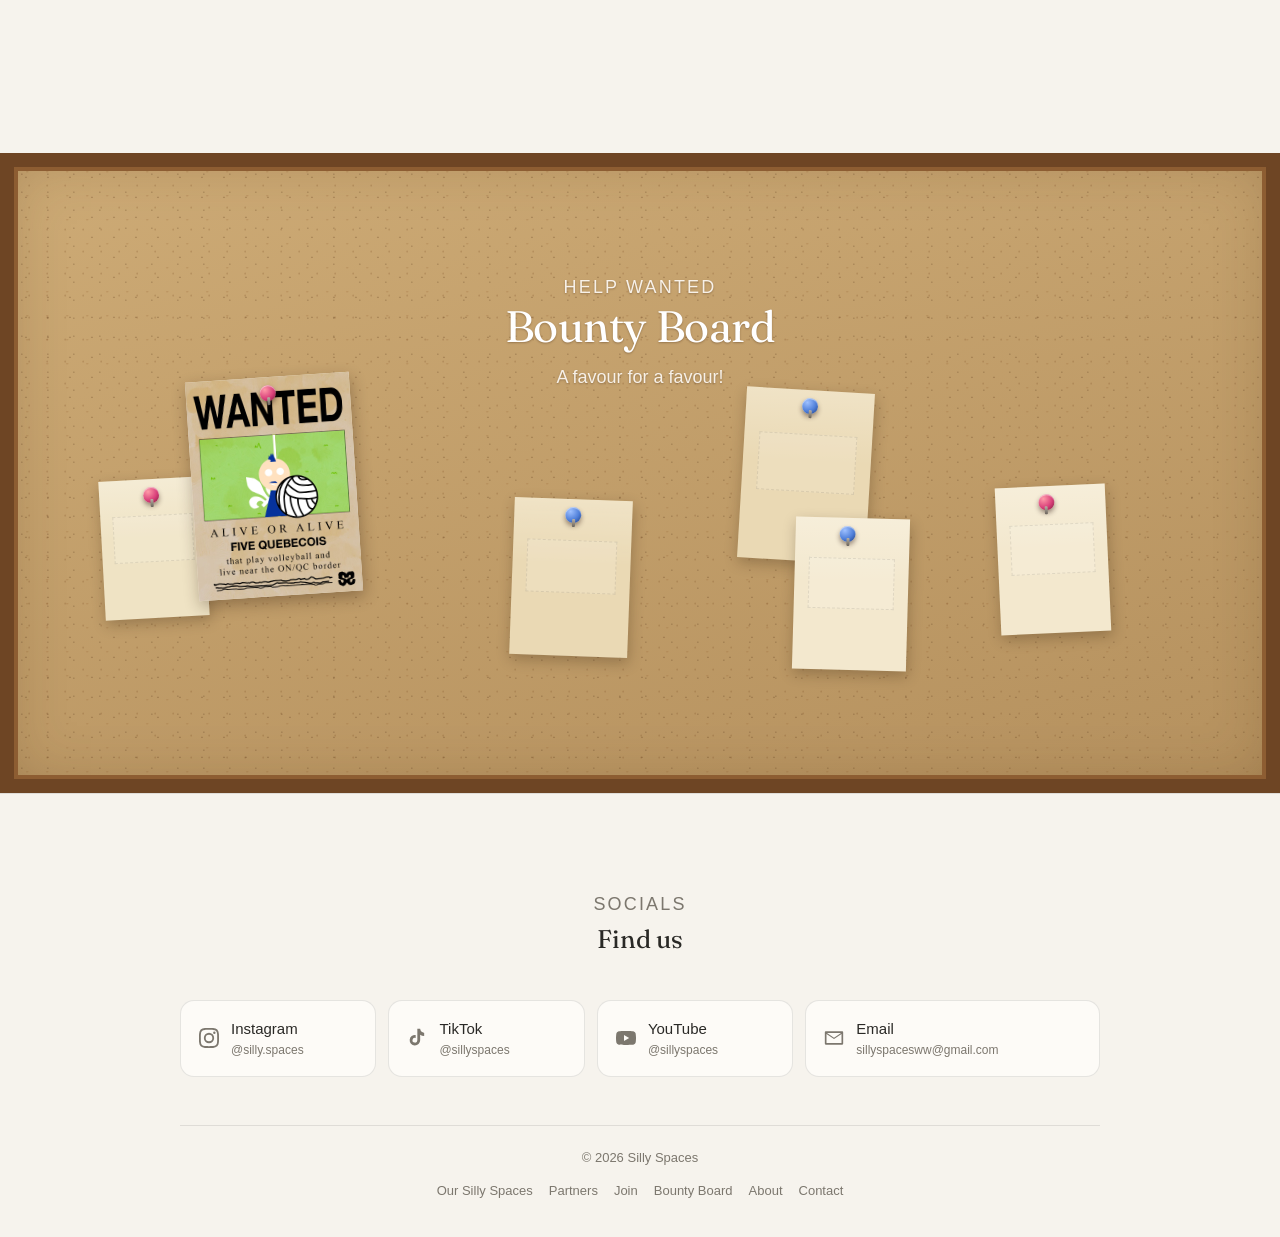
==== commit 39a3e835: "Let the join form swipe to the Connection Sphere, with portraits peeking from behind it and Paintbru" ====
--- a/index.html
+++ b/index.html
@@ -30,7 +30,7 @@
   <link rel="preconnect" href="https://fonts.googleapis.com">
   <link rel="preconnect" href="https://fonts.gstatic.com" crossorigin>
   <link rel="stylesheet" href="https://fonts.googleapis.com/css2?family=Fraunces:opsz,wght@9..144,400;9..144,500&display=optional">
-  <link rel="stylesheet" href="/css/style.css?v=a6bf7b80">
+  <link rel="stylesheet" href="/css/style.css?v=d0956e0f">
 </head>
 <body>
 <a class="skip" href="#main">Skip to content</a>
@@ -289,7 +289,45 @@
         <h2>The Silly Space Network</h2>
         <p>One day, I’ll get you a metal card if you fill this out and swing by the spaces a couple times.</p>
       </div>
-      <form class="join-box reveal" id="join-form" action="https://docs.google.com/forms/d/e/1FAIpQLSduNueIhu_vV0TZPLxF0hxtZ26TMj40Pc4doNe0KVIPYaIk5Q/formResponse" method="POST">
+    </div>
+    <div class="join-stage reveal" tabindex="0">
+      <p class="join-now" aria-live="polite">Form</p>
+      <div class="join-pager" aria-hidden="true"><span class="is-on"></span><span></span></div>
+      <div class="join-rail">
+      <img class="scene-fig scene-fig-paintbrush" src="/assets/ss-paintbrush.png?v=3" alt="" width="194" height="343" decoding="async" aria-hidden="true">
+      <div class="join-viewport" id="join-viewport">
+        <div class="join-track">
+        <div class="join-panel" id="join-panel-form">
+      <div class="join-cards" role="tablist" aria-label="Silly Space portraits">
+        <button class="join-card" type="button" role="tab" aria-selected="false" style="--i:0;--tilt:-7deg" aria-label="Meranda">
+          <img src="/assets/pfpss/meranda.png" alt="" width="528" height="664" decoding="async">
+        </button>
+        <button class="join-card" type="button" role="tab" aria-selected="false" style="--i:1;--tilt:5deg" aria-label="Darren">
+          <img src="/assets/pfpss/darren.png" alt="" width="601" height="821" decoding="async">
+        </button>
+        <button class="join-card" type="button" role="tab" aria-selected="false" style="--i:2;--tilt:-4deg" aria-label="Maya">
+          <img src="/assets/pfpss/maya.png" alt="" width="512" height="801" decoding="async">
+        </button>
+        <button class="join-card" type="button" role="tab" aria-selected="false" style="--i:3;--tilt:6deg" aria-label="Katsuma">
+          <img src="/assets/pfpss/katsuma.png" alt="" width="652" height="955" decoding="async">
+        </button>
+        <button class="join-card" type="button" role="tab" aria-selected="false" style="--i:4;--tilt:-5deg" aria-label="Umen">
+          <img src="/assets/pfpss/umen.png" alt="" width="708" height="778" decoding="async">
+        </button>
+        <button class="join-card" type="button" role="tab" aria-selected="false" style="--i:5;--tilt:4deg" aria-label="Rachel">
+          <img src="/assets/pfpss/rachel.png" alt="" width="563" height="840" decoding="async">
+        </button>
+        <button class="join-card" type="button" role="tab" aria-selected="false" style="--i:6;--tilt:-6deg" aria-label="Julie">
+          <img src="/assets/pfpss/julie.png" alt="" width="580" height="742" decoding="async">
+        </button>
+        <button class="join-card" type="button" role="tab" aria-selected="false" style="--i:7;--tilt:5deg" aria-label="Haran">
+          <img src="/assets/pfpss/haran.png" alt="" width="808" height="927" decoding="async">
+        </button>
+        <button class="join-card" type="button" role="tab" aria-selected="false" style="--i:8;--tilt:-4deg" aria-label="Eric">
+          <img src="/assets/pfpss/eric.png" alt="" width="392" height="672" decoding="async">
+        </button>
+      </div>
+      <form class="join-box" id="join-form" action="https://docs.google.com/forms/d/e/1FAIpQLSduNueIhu_vV0TZPLxF0hxtZ26TMj40Pc4doNe0KVIPYaIk5Q/formResponse" method="POST">
         <input class="honey" type="text" name="company" tabindex="-1" autocomplete="off" aria-hidden="true">
         <div class="field">
           <label for="join-name">Name</label>
@@ -310,6 +348,25 @@
         </div>
         <button class="btn btn-primary" type="submit" style="width:100%">Join</button>
       </form>
+        </div>
+        <div class="join-panel" id="join-panel-sphere">
+          <div class="join-sphere">
+            <iframe title="Silly Spaces Connection Sphere" src="https://sillyspaces-h.onrender.com/" loading="lazy" referrerpolicy="no-referrer-when-downgrade"></iframe>
+          </div>
+        </div>
+        </div>
+      </div>
+      <button class="join-arrow join-arrow-next" type="button" aria-label="Swipe to the sphere">
+        <svg viewBox="0 0 32 48" aria-hidden="true">
+          <path d="M6 8 24 24 6 40z"/>
+        </svg>
+      </button>
+      <button class="join-arrow join-arrow-prev" type="button" aria-label="Swipe to the form">
+        <svg viewBox="0 0 32 48" aria-hidden="true">
+          <path d="M6 8 24 24 6 40z"/>
+        </svg>
+      </button>
+      </div>
     </div>
   </section>
 
@@ -406,6 +463,6 @@
   </div>
 </footer>
 
-<script src="/js/main.js?v=8864465c"></script>
+<script src="/js/main.js?v=1c52e949"></script>
 </body>
 </html>
--- a/css/style.css
+++ b/css/style.css
@@ -889,11 +889,204 @@
 .member.you strong { color: var(--muted); }
 
 /* ---------- Join form ---------- */
+.join-stage {
+  --peek: 80px;
+  --card-peek: 40px;
+  position: relative;
+  width: min(1080px, calc(100% - 32px));
+  margin: 0 auto;
+  outline: none;
+  overflow: visible;
+}
+#join .scene-fig-paintbrush {
+  position: absolute;
+  left: max(0px, calc(50% - 260px - 92px));
+  top: 28px;
+  z-index: 0;
+  height: 220px;
+  width: auto;
+  max-width: none;
+  --fig-x: -78px;
+  --fig-y: -330px;
+  --fig-rot: 5.9deg;
+  --fig-s: 0.94;
+}
+.join-now {
+  margin: 0 0 8px;
+  text-align: center;
+  font-size: 12px;
+  letter-spacing: 0.14em;
+  text-transform: uppercase;
+  color: var(--muted);
+}
+.join-pager {
+  display: flex;
+  justify-content: center;
+  gap: 7px;
+  margin: 0 0 16px;
+}
+.join-pager span {
+  width: 7px;
+  height: 7px;
+  border-radius: 50%;
+  background: var(--line-strong);
+  opacity: 0.45;
+  cursor: pointer;
+  transition: opacity var(--mid) var(--ease), transform var(--mid) var(--ease);
+}
+.join-pager span.is-on {
+  opacity: 1;
+  background: var(--text);
+  transform: scale(1.15);
+}
+.join-rail {
+  position: relative;
+}
+.join-cards {
+  position: absolute;
+  left: max(0px, calc(50% - 260px - 50px));
+  top: 0;
+  bottom: 0;
+  z-index: 1;
+  width: 88px;
+  pointer-events: none;
+}
+.join-card {
+  position: absolute;
+  left: 0;
+  top: calc(var(--i) * 100% / 8);
+  width: 100%;
+  padding: 0;
+  border: 0;
+  background: none;
+  cursor: pointer;
+  pointer-events: auto;
+  transform: translateY(calc(var(--i) * -100% / 8)) rotate(var(--tilt));
+  transform-origin: right center;
+  filter: drop-shadow(0 6px 10px rgba(42, 41, 38, 0.18));
+  transition: transform 0.45s var(--ease), filter 0.45s var(--ease);
+  z-index: 0;
+}
+.join-card img {
+  display: block;
+  width: 100%;
+  height: auto;
+  border-radius: 10px;
+  pointer-events: none;
+}
+.join-card:hover,
+.join-card:focus-visible {
+  transform: translateY(calc(var(--i) * -100% / 8)) translateX(-10px) rotate(var(--tilt));
+  z-index: 3;
+}
+.join-card.is-open {
+  transform: translateY(calc(var(--i) * -100% / 8)) translateX(-22px) rotate(0deg) scale(1.18);
+  filter: drop-shadow(0 14px 20px rgba(42, 41, 38, 0.28));
+  z-index: 4;
+}
+.join-viewport {
+  position: relative;
+  z-index: 2;
+  container-type: inline-size;
+  overflow-x: auto;
+  overflow-y: hidden;
+  overscroll-behavior-x: contain;
+  scroll-snap-type: x mandatory;
+  scrollbar-width: none;
+  -webkit-overflow-scrolling: touch;
+  touch-action: pan-x;
+  cursor: grab;
+}
+.join-viewport::-webkit-scrollbar { display: none; }
+.join-viewport.is-drag { cursor: grabbing; scroll-snap-type: none; }
+.join-track {
+  display: flex;
+  align-items: stretch;
+  gap: 0;
+  width: max-content;
+  padding-inline: var(--peek);
+}
+.join-panel {
+  position: relative;
+  flex: 0 0 calc(100cqw - var(--peek) * 2);
+  width: calc(100cqw - var(--peek) * 2);
+  min-width: 0;
+  scroll-snap-align: center;
+  scroll-snap-stop: always;
+  opacity: 0.22;
+}
+#join-panel-form {
+  padding-block: var(--card-peek);
+}
+.join-arrow {
+  position: absolute;
+  z-index: 3;
+  top: 50%;
+  width: var(--peek);
+  height: 88px;
+  display: grid;
+  place-items: center;
+  padding: 0;
+  border: 0;
+  background: none;
+  color: var(--text);
+  cursor: pointer;
+  transform: translateY(-50%);
+  transition: opacity var(--mid) var(--ease), color var(--mid) var(--ease);
+}
+.join-arrow svg {
+  width: 28px;
+  height: 42px;
+  overflow: visible;
+  fill: currentColor;
+  stroke: currentColor;
+  stroke-width: 2.6;
+  stroke-linejoin: round;
+  stroke-linecap: round;
+}
+.join-arrow:hover { opacity: 0.72; }
+.join-arrow-next { right: 0; }
+.join-arrow-prev { left: 0; opacity: 0; pointer-events: none; }
+.join-arrow-prev svg { transform: scaleX(-1); }
+#join.is-sphere .join-arrow-next { opacity: 0; pointer-events: none; }
+#join.is-sphere .join-arrow-prev { opacity: 1; pointer-events: auto; }
+@media (prefers-reduced-motion: no-preference) {
+  .join-arrow-next { animation: join-arrow-nudge 1.8s var(--ease) infinite; }
+  .join-arrow-prev { animation: join-arrow-nudge-left 1.8s var(--ease) infinite; }
+}
+@keyframes join-arrow-nudge {
+  0%, 100% { transform: translateY(-50%) translateX(0); }
+  50% { transform: translateY(-50%) translateX(5px); }
+}
+@keyframes join-arrow-nudge-left {
+  0%, 100% { transform: translateY(-50%) translateX(0); }
+  50% { transform: translateY(-50%) translateX(-5px); }
+}
 .join-box {
+  position: relative;
+  z-index: 2;
   max-width: 520px; margin: 0 auto; background: var(--surface); border-radius: 20px;
   padding: clamp(24px, 5vw, 40px); border: 1px solid var(--line);
   transition: background-color var(--slow) var(--ease);
 }
+.join-sphere {
+  position: relative;
+  height: min(78vh, 820px);
+  min-height: 420px;
+  background: var(--surface);
+  border-radius: 20px;
+  border: 1px solid var(--line);
+  overflow: hidden;
+}
+.join-sphere iframe {
+  display: block;
+  width: 100%;
+  height: 100%;
+  border: 0;
+  background: var(--bg);
+  pointer-events: none;
+}
+#join.is-sphere .join-sphere iframe { pointer-events: auto; }
 .field { display: flex; flex-direction: column; gap: 8px; margin-bottom: 18px; }
 .field label { font-size: 14px; color: var(--muted); display: flex; justify-content: space-between; align-items: baseline; gap: 12px; }
 /* "optional" sits at the right edge of the label line */
@@ -1497,6 +1690,10 @@
   .bounty-zoom-bar { bottom: 16px; }
   .partner-find { margin: 0 auto 16px; }
   .partner-search input { padding: 12px 14px; }
+  .join-stage { width: calc(100% - 16px); --peek: 56px; --card-peek: 28px; }
+  .join-sphere { height: min(70vh, 640px); min-height: 360px; }
+  .join-cards { --card-peek: 28px; width: 72px; left: max(0px, calc(50% - 260px - 40px)); }
+  #join .scene-fig-paintbrush { height: 150px; left: max(0px, calc(50% - 260px - 64px)); top: 18px; }
   .partner-cols {
     grid-template-columns: repeat(2, minmax(0, 1fr));
     grid-template-areas: "copy news";
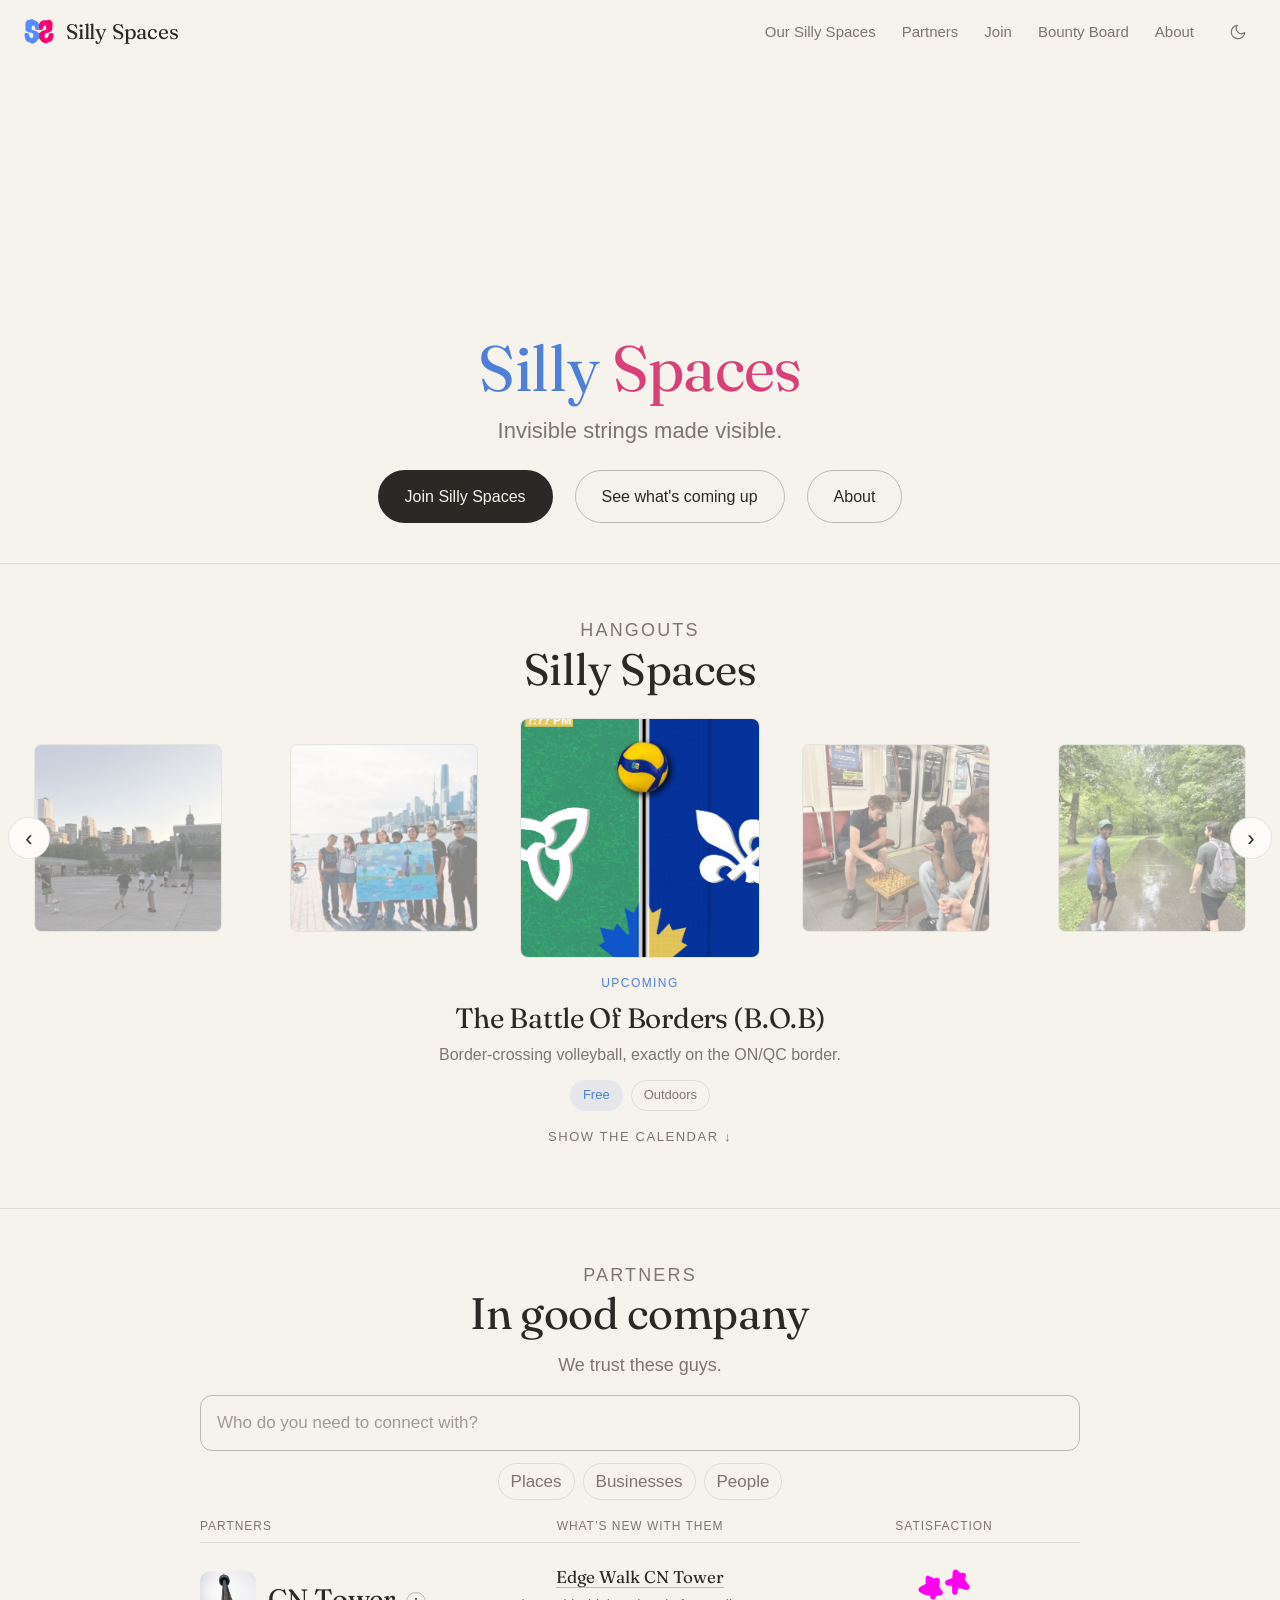
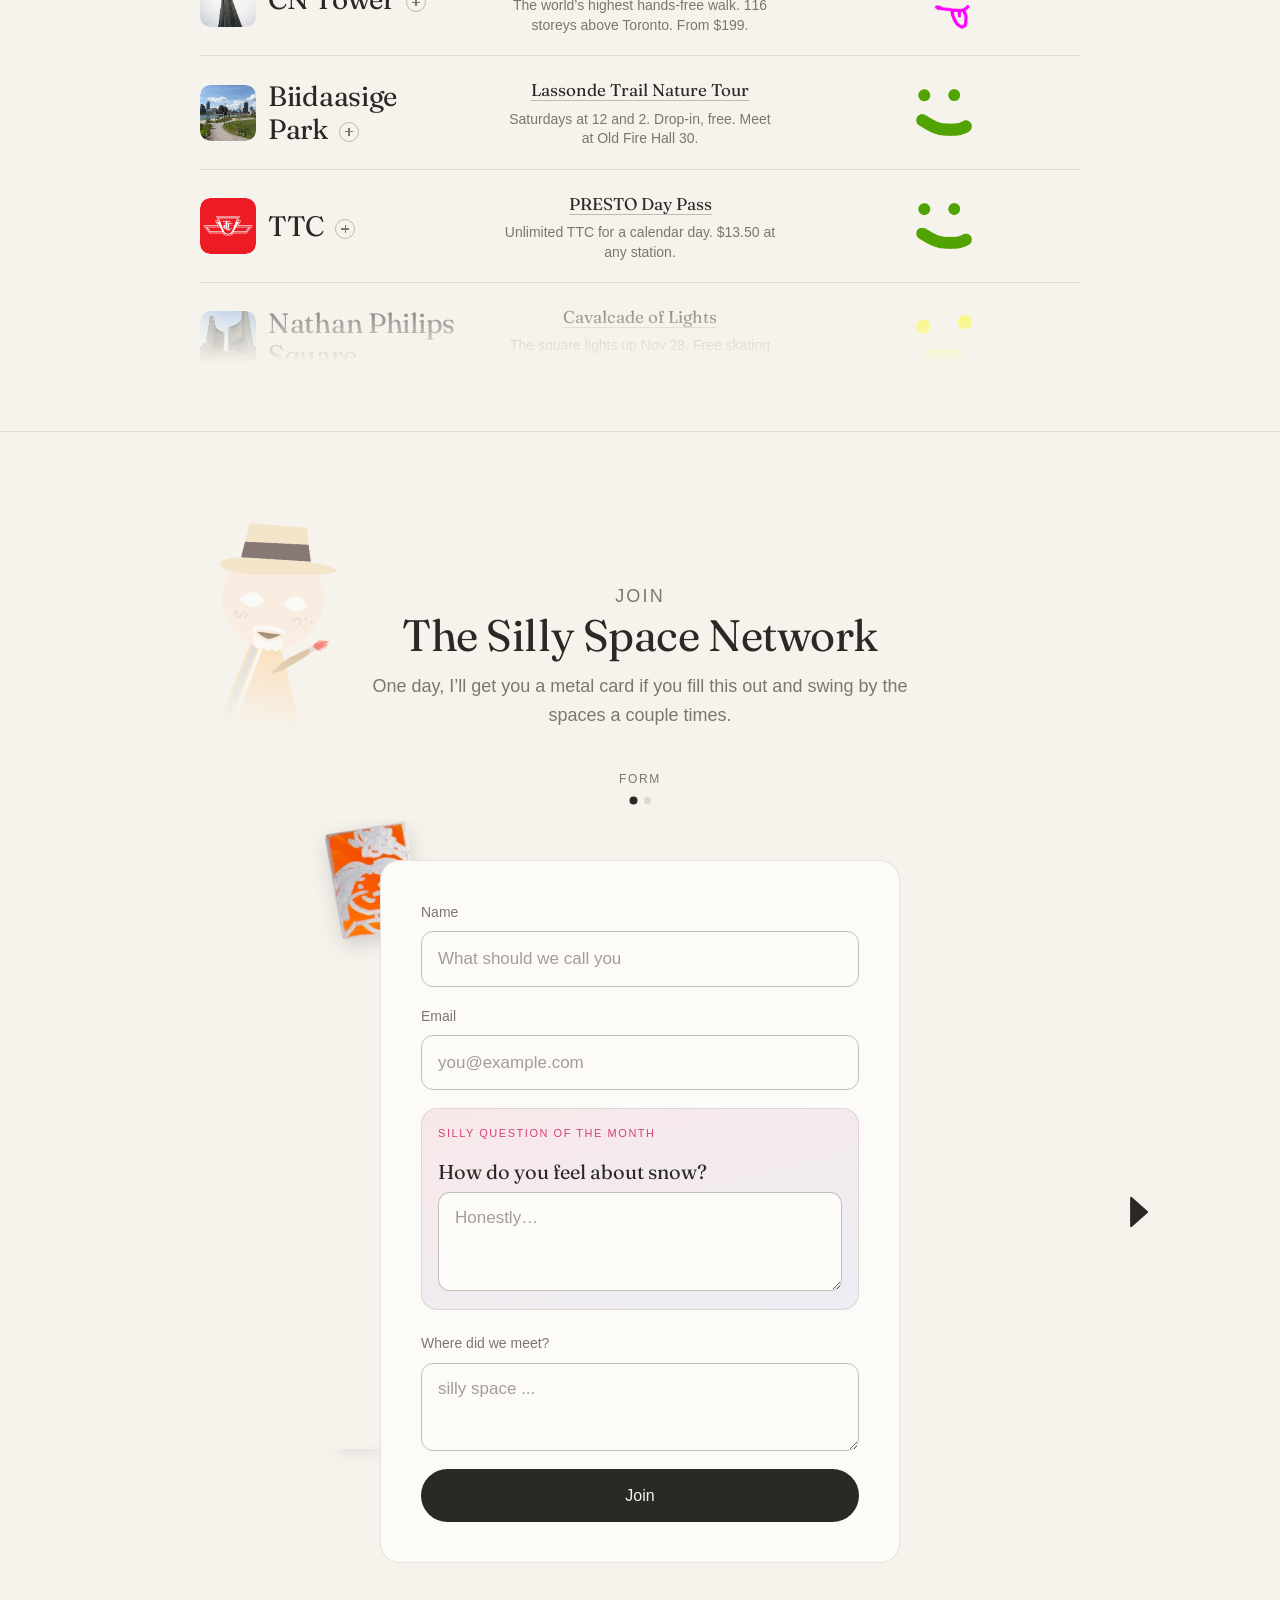
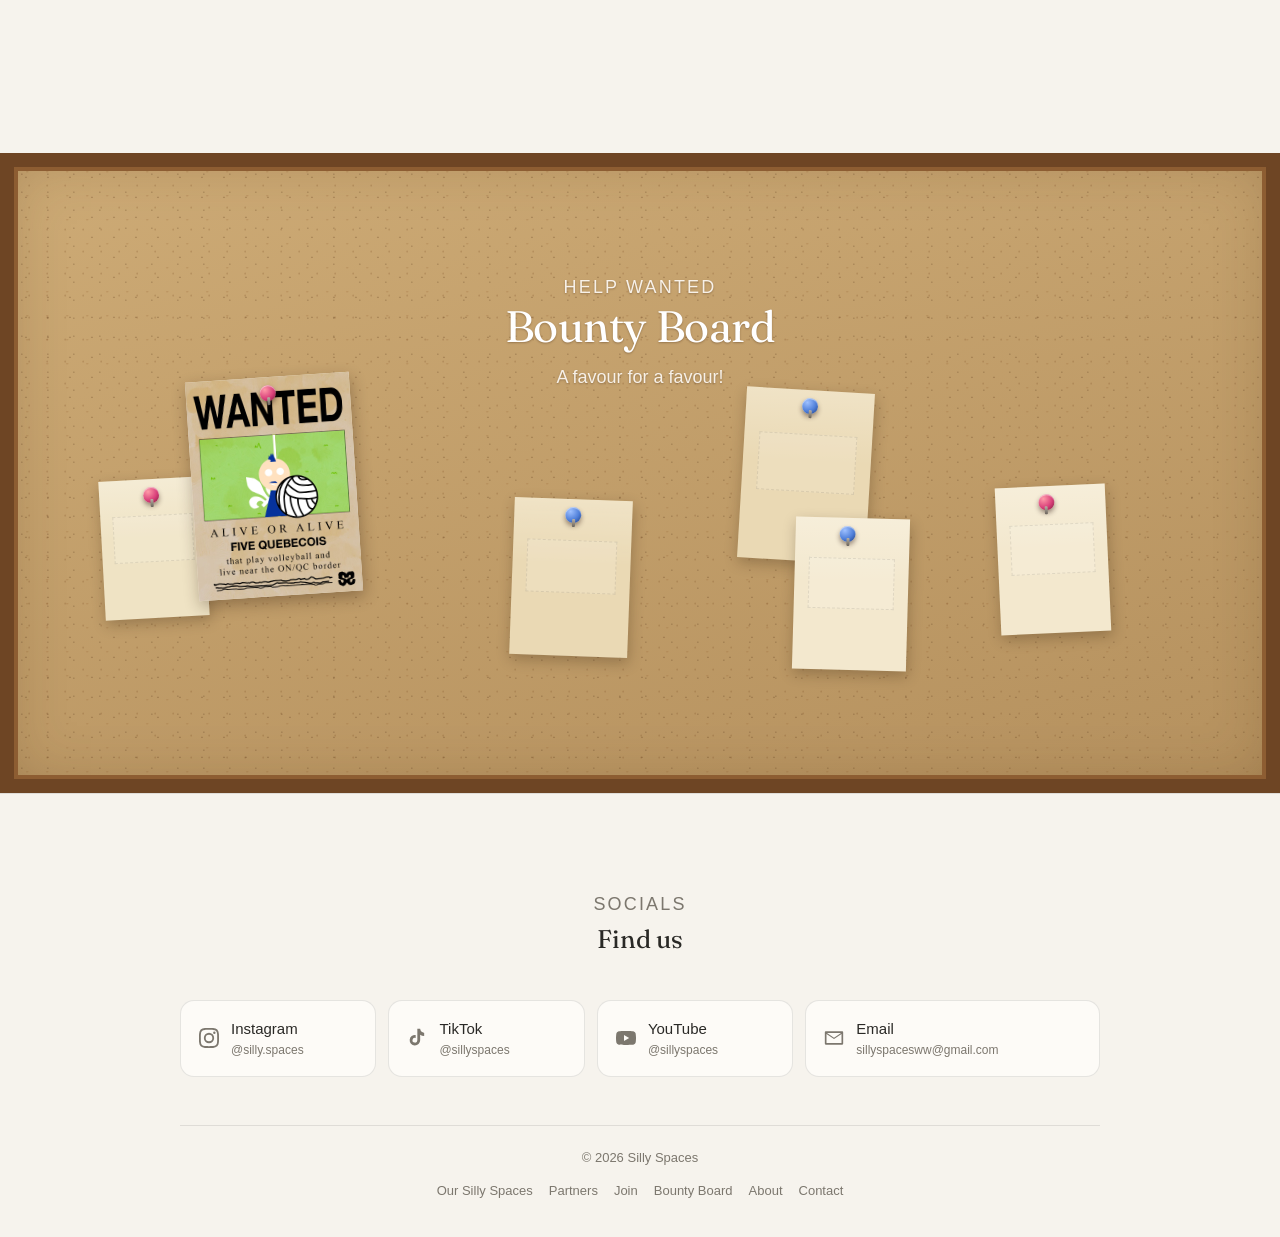
==== commit 220dd583: "Let Paintbrush Man open the new F'ing the Front easel photo, like the other people who have been met" ====
--- a/index.html
+++ b/index.html
@@ -30,7 +30,7 @@
   <link rel="preconnect" href="https://fonts.googleapis.com">
   <link rel="preconnect" href="https://fonts.gstatic.com" crossorigin>
   <link rel="stylesheet" href="https://fonts.googleapis.com/css2?family=Fraunces:opsz,wght@9..144,400;9..144,500&display=optional">
-  <link rel="stylesheet" href="/css/style.css?v=d0956e0f">
+  <link rel="stylesheet" href="/css/style.css?v=c1d6b23f">
 </head>
 <body>
 <a class="skip" href="#main">Skip to content</a>
@@ -294,7 +294,9 @@
       <p class="join-now" aria-live="polite">Form</p>
       <div class="join-pager" aria-hidden="true"><span class="is-on"></span><span></span></div>
       <div class="join-rail">
-      <img class="scene-fig scene-fig-paintbrush" src="/assets/ss-paintbrush.png?v=3" alt="" width="194" height="343" decoding="async" aria-hidden="true">
+      <a class="scene-fig scene-fig-paintbrush has-met" href="/events/2026-08-29-finger-painting.html?photo=18" aria-label="See the photo we took">
+        <img class="scene-fig-person" src="/assets/ss-paintbrush.png?v=3" alt="" width="194" height="343" decoding="async">
+      </a>
       <div class="join-viewport" id="join-viewport">
         <div class="join-track">
         <div class="join-panel" id="join-panel-form">
--- a/css/style.css
+++ b/css/style.css
@@ -904,12 +904,18 @@
   top: 28px;
   z-index: 0;
   height: 220px;
-  width: auto;
+  width: fit-content;
   max-width: none;
+  line-height: 0;
   --fig-x: -78px;
   --fig-y: -330px;
   --fig-rot: 5.9deg;
   --fig-s: 0.94;
+}
+#join .scene-fig-paintbrush .scene-fig-person {
+  height: 100%;
+  width: auto;
+  max-width: none;
 }
 .join-now {
   margin: 0 0 8px;
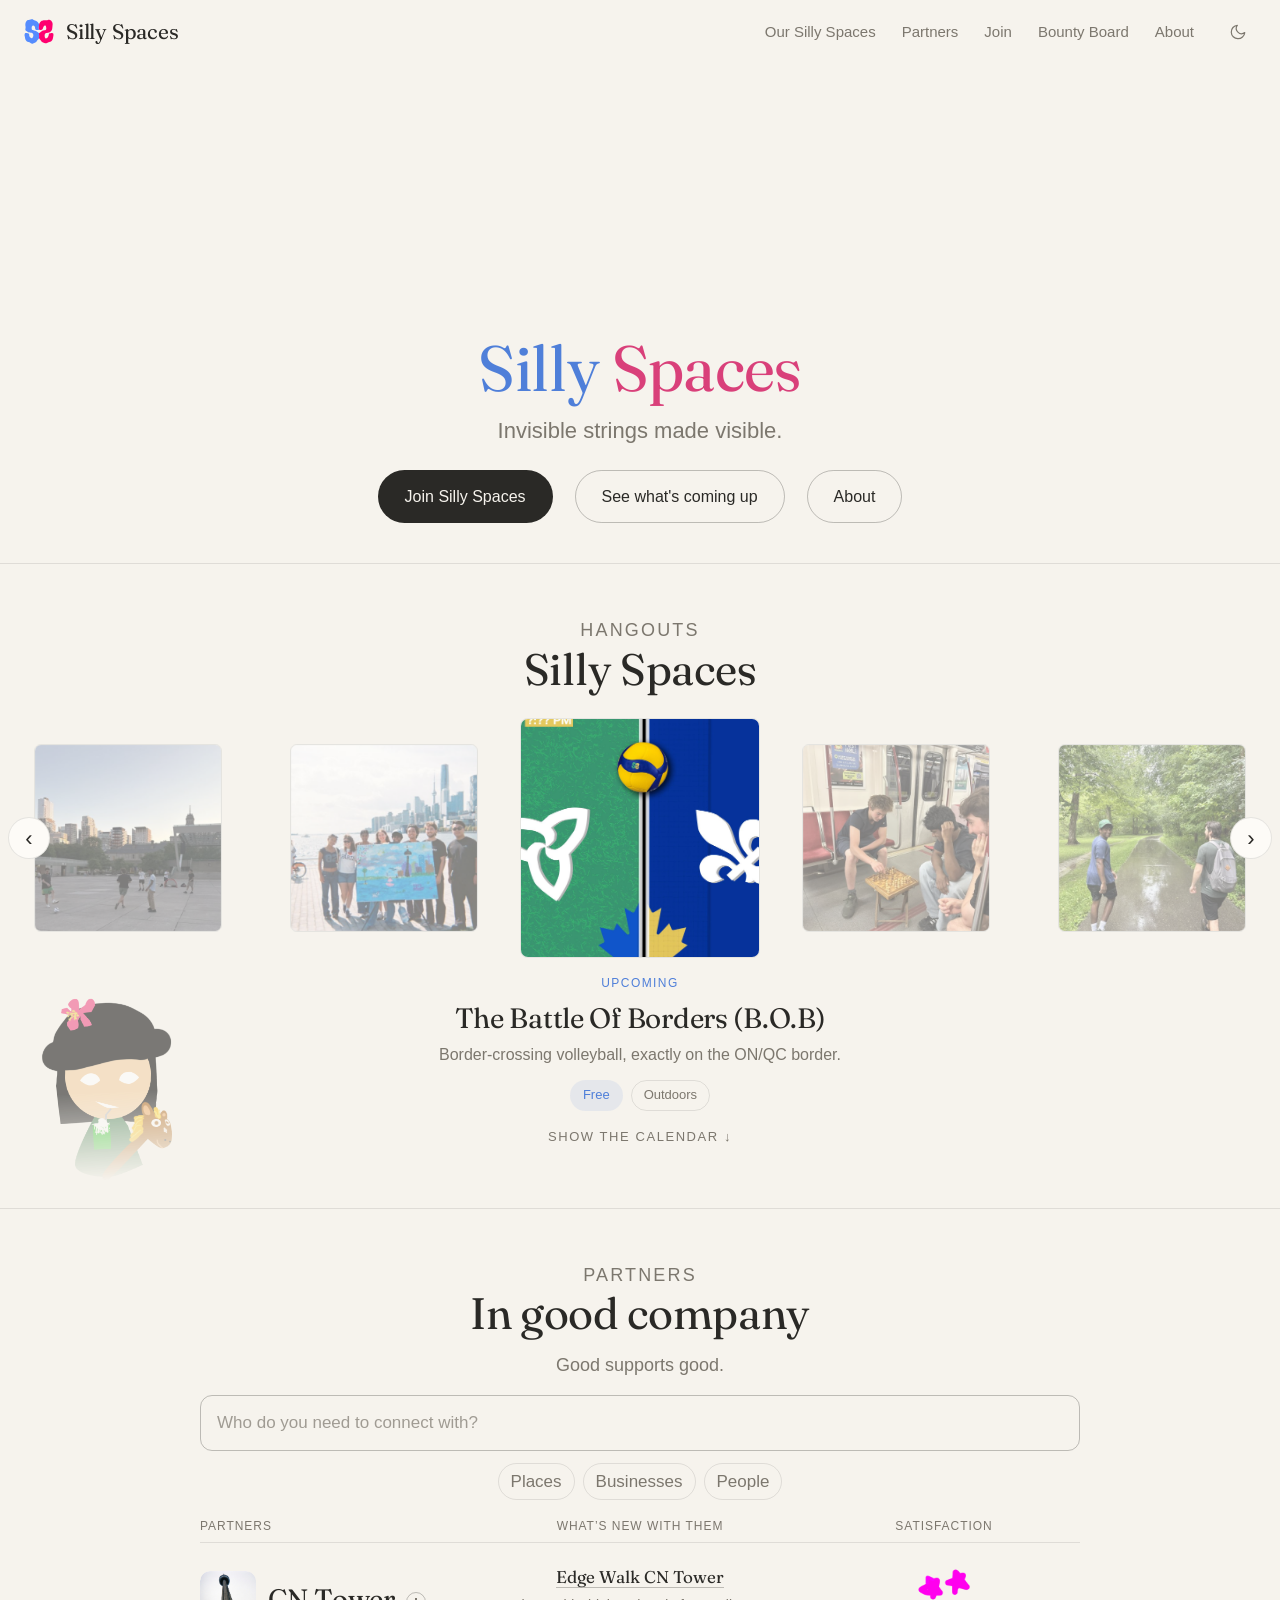
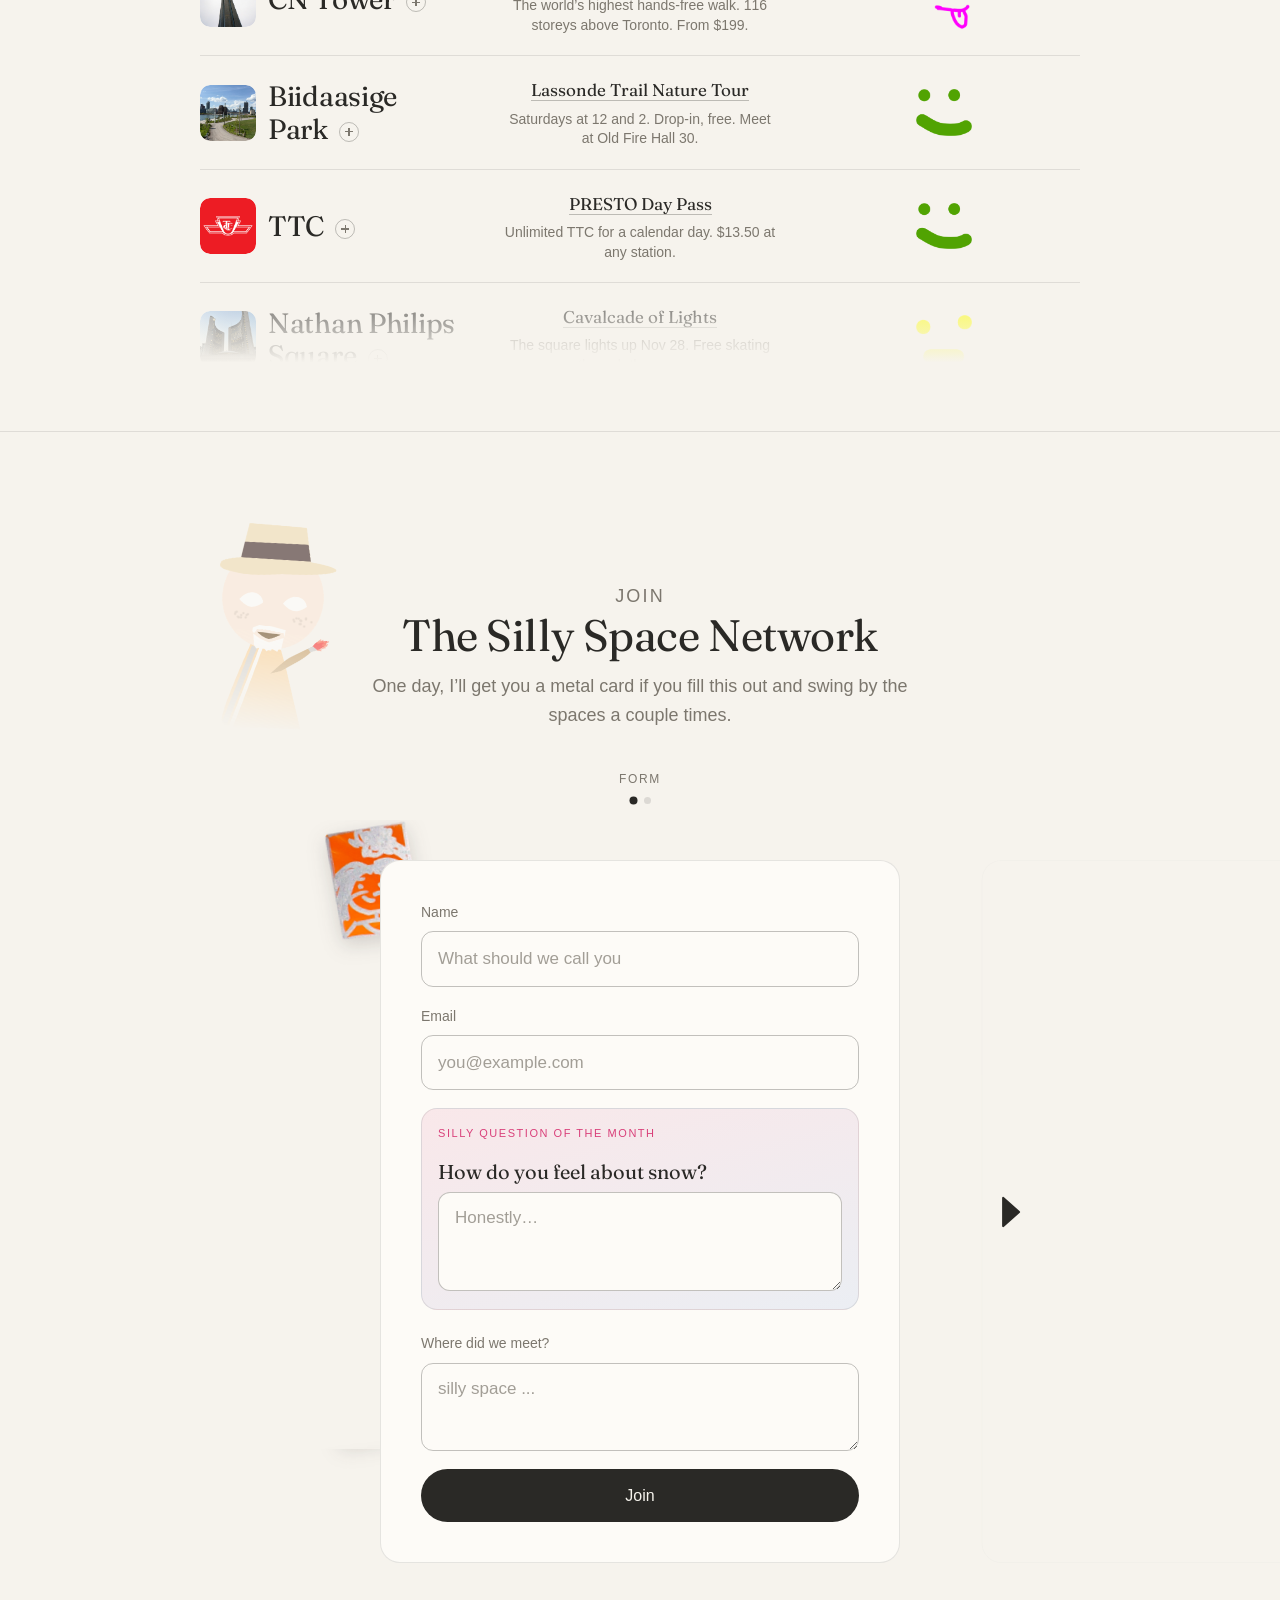
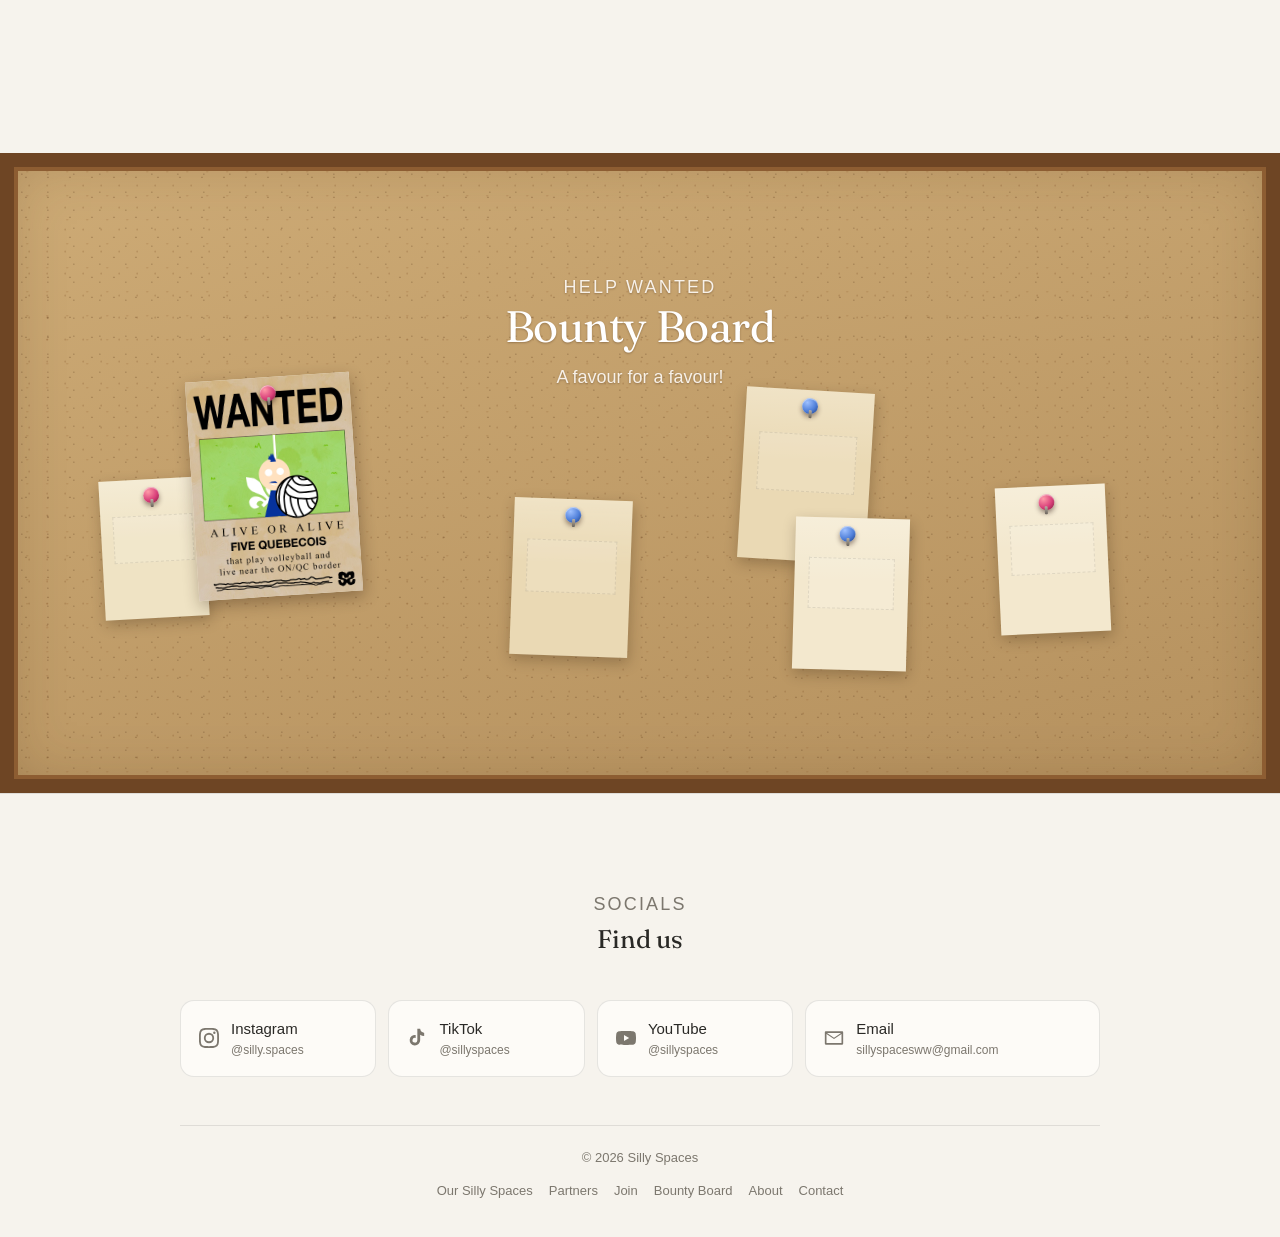
==== commit 57ec24b6: "Let Julie's speech bubble warp in when Hangouts scrolls to her, and put the cake goal emblem on Abou" ====
--- a/index.html
+++ b/index.html
@@ -30,7 +30,7 @@
   <link rel="preconnect" href="https://fonts.googleapis.com">
   <link rel="preconnect" href="https://fonts.gstatic.com" crossorigin>
   <link rel="stylesheet" href="https://fonts.googleapis.com/css2?family=Fraunces:opsz,wght@9..144,400;9..144,500&display=optional">
-  <link rel="stylesheet" href="/css/style.css?v=c1d6b23f">
+  <link rel="stylesheet" href="/css/style.css?v=d0b095c3">
 </head>
 <body>
 <a class="skip" href="#main">Skip to content</a>
@@ -100,24 +100,12 @@
     <a class="scene-fig scene-fig-kolbe has-met" href="/events/2026-08-04-footy.html?photo=0" aria-label="See the photo we took">
       <img class="scene-fig-person" src="/assets/ss-kolbe.png" alt="" width="194" height="300" decoding="async">
     </a>
-    <span class="scene-fig scene-fig-amari has-thought">
-      <img class="scene-fig-person" src="/assets/ss-amari.png" alt="" width="153" height="317" decoding="async" aria-hidden="true">
-      <span class="fig-thought" aria-hidden="true">
-        <img class="thought-puff thought-puff-1" src="/assets/thought-cloud-small.png" alt="" width="432" height="359" decoding="async">
-        <img class="thought-puff thought-puff-2" src="/assets/thought-cloud-small.png" alt="" width="432" height="359" decoding="async">
-        <span class="thought-cloud">
-          <img src="/assets/thought-cloud-big.png" alt="" width="707" height="589" decoding="async">
-          <span class="thought-cloud-text">Everyone wins!</span>
-        </span>
-      </span>
-    </span>
+    <img class="scene-fig scene-fig-amari" src="/assets/ss-amari.png" alt="" width="153" height="317" decoding="async" aria-hidden="true">
     <a class="scene-fig scene-fig-julie has-met has-thought" href="/events/2026-08-29-finger-painting.html?photo=0" aria-label="See the photo we took">
       <img class="scene-fig-person" src="/assets/ss-julie.png" alt="" width="228" height="319" decoding="async">
       <span class="fig-thought" aria-hidden="true">
-        <img class="thought-puff thought-puff-1" src="/assets/thought-cloud-small.png" alt="" width="432" height="359" decoding="async">
-        <img class="thought-puff thought-puff-2" src="/assets/thought-cloud-small.png" alt="" width="432" height="359" decoding="async">
         <span class="thought-cloud">
-          <img src="/assets/thought-cloud-big.png" alt="" width="707" height="589" decoding="async">
+          <img src="/assets/ss-speech.png" alt="" width="437" height="320" decoding="async">
           <span class="thought-cloud-text">Do the silly thing.</span>
         </span>
       </span>
@@ -203,7 +191,7 @@
       <div class="section-head reveal">
         <p class="eyebrow">Partners</p>
         <h2>In good company</h2>
-        <p>We trust these guys.</p>
+        <p>Good supports good.</p>
       </div>
       <div class="partner-find reveal">
         <label class="partner-search" for="partner-q">
@@ -465,6 +453,6 @@
   </div>
 </footer>
 
-<script src="/js/main.js?v=1c52e949"></script>
+<script src="/js/main.js?v=8916825d"></script>
 </body>
 </html>
--- a/css/style.css
+++ b/css/style.css
@@ -255,12 +255,12 @@
 }
 .scene-fig.is-in { opacity: 0.5; }
 /* Same cadence on both sides: out, in, out — a gentle S, not a ruler. */
-.scene-fig-surgeon { --fig-x: -117px; --fig-y: 23px; --fig-rot: -3.5deg; }
-.scene-fig-quebec { --fig-x: 115px; --fig-y: -66px; --fig-rot: 2.8deg; }
-.scene-fig-paddle { --fig-x: -57px; --fig-y: -47px; --fig-rot: -2.2deg; }
-.scene-fig-helmet { --fig-x: -125px; --fig-y: 101px; --fig-rot: 3.2deg; }
-.scene-fig-grand { --fig-x: 48px; --fig-y: -153px; --fig-rot: -2.6deg; }
-.scene-fig-matthew { --fig-x: 0px; --fig-y: -56px; --fig-rot: 2.0deg; }
+.scene-fig-surgeon { --fig-x: -117px; --fig-y: 23px; --fig-rot: -3.5deg; --fig-s: 1.00; }
+.scene-fig-quebec { --fig-x: 115px; --fig-y: -66px; --fig-rot: 2.8deg; --fig-s: 1.00; }
+.scene-fig-paddle { --fig-x: -57px; --fig-y: -47px; --fig-rot: -2.2deg; --fig-s: 1.00; }
+.scene-fig-helmet { --fig-x: -125px; --fig-y: 101px; --fig-rot: 3.2deg; --fig-s: 1.00; }
+.scene-fig-grand { --fig-x: 48px; --fig-y: -153px; --fig-rot: -2.6deg; --fig-s: 1.00; }
+.scene-fig-matthew { --fig-x: 0px; --fig-y: -56px; --fig-rot: 2.0deg; --fig-s: 1.00; }
 .scene-fig.has-met {
   display: block;
   width: fit-content;
@@ -890,10 +890,12 @@
 
 /* ---------- Join form ---------- */
 .join-stage {
-  --peek: 80px;
+  --panel: min(680px, calc(100vw - 160px));
+  --card-w: 520px;
+  --peek: calc((100vw - var(--panel)) / 2);
   --card-peek: 40px;
   position: relative;
-  width: min(1080px, calc(100% - 32px));
+  width: 100%;
   margin: 0 auto;
   outline: none;
   overflow: visible;
@@ -1014,15 +1016,15 @@
 }
 .join-panel {
   position: relative;
-  flex: 0 0 calc(100cqw - var(--peek) * 2);
-  width: calc(100cqw - var(--peek) * 2);
+  display: flex;
+  flex-direction: column;
+  flex: 0 0 var(--panel);
+  width: var(--panel);
   min-width: 0;
+  padding-block: var(--card-peek);
   scroll-snap-align: center;
   scroll-snap-stop: always;
   opacity: 0.22;
-}
-#join-panel-form {
-  padding-block: var(--card-peek);
 }
 .join-arrow {
   position: absolute;
@@ -1031,7 +1033,7 @@
   width: var(--peek);
   height: 88px;
   display: grid;
-  place-items: center;
+  align-items: center;
   padding: 0;
   border: 0;
   background: none;
@@ -1051,8 +1053,8 @@
   stroke-linecap: round;
 }
 .join-arrow:hover { opacity: 0.72; }
-.join-arrow-next { right: 0; }
-.join-arrow-prev { left: 0; opacity: 0; pointer-events: none; }
+.join-arrow-next { right: 0; justify-items: start; padding-left: 18px; }
+.join-arrow-prev { left: 0; justify-items: end; padding-right: 18px; opacity: 0; pointer-events: none; }
 .join-arrow-prev svg { transform: scaleX(-1); }
 #join.is-sphere .join-arrow-next { opacity: 0; pointer-events: none; }
 #join.is-sphere .join-arrow-prev { opacity: 1; pointer-events: auto; }
@@ -1071,20 +1073,32 @@
 .join-box {
   position: relative;
   z-index: 2;
-  max-width: 520px; margin: 0 auto; background: var(--surface); border-radius: 20px;
-  padding: clamp(24px, 5vw, 40px); border: 1px solid var(--line);
+  flex: 1 1 auto;
+  width: 100%;
+  max-width: var(--card-w);
+  margin: 0 auto;
+  background: var(--surface);
+  border-radius: 20px;
+  padding: clamp(24px, 5vw, 40px);
+  border: 1px solid var(--line);
   transition: background-color var(--slow) var(--ease);
 }
 .join-sphere {
   position: relative;
-  height: min(78vh, 820px);
-  min-height: 420px;
+  flex: 1 1 auto;
+  width: 100%;
+  max-width: var(--card-w);
+  margin: 0 auto;
+  min-height: 0;
   background: var(--surface);
   border-radius: 20px;
   border: 1px solid var(--line);
   overflow: hidden;
+  transform: translateX(calc((min(var(--card-w), var(--panel)) - var(--panel)) / 2 * (1 - var(--in, 0))));
 }
 .join-sphere iframe {
+  position: absolute;
+  inset: 0;
   display: block;
   width: 100%;
   height: 100%;
@@ -1175,7 +1189,7 @@
   z-index: 2;
 }
 #events .scene-fig-aidan { --fig-x: 511px; --fig-y: -361px; --fig-rot: -3.1deg; --fig-s: 0.93; }
-#events .scene-fig-kolbe { --fig-x: -660px; --fig-y: -316px; --fig-rot: 18.8deg; --fig-s: 0.90; }
+#events .scene-fig-kolbe { --fig-x: -681px; --fig-y: -344px; --fig-rot: 3.8deg; --fig-s: 0.90; }
 #events .scene-fig-amari { --fig-x: 522px; --fig-y: 690px; --fig-rot: 0.1deg; --fig-s: 1.02; z-index: 6; overflow: visible; }
 #events .scene-fig-julie { --fig-x: -592px; --fig-y: 389px; --fig-rot: -2.4deg; --fig-s: 1.09; z-index: 6; overflow: visible; }
 #events .scene-fig.has-thought {
@@ -1190,68 +1204,36 @@
 #events .scene-fig.has-thought.is-in:hover .scene-fig-person,
 #events .scene-fig.has-thought.is-in:focus-visible .scene-fig-person { opacity: 1; }
 .fig-thought {
-  --thought-beat: 0.48s;
   --thought-x: 0px;
   --thought-y: 0px;
-  --wisp-x: 12px;
-  --cloud-ink: #2a7a3c;
-  position: absolute;
-  left: 58%;
-  top: -6px;
+  --cloud-ink: #2a2926;
+  position: absolute;
+  left: 38%;
+  top: 62%;
   z-index: 7;
   width: 0;
   height: 0;
   pointer-events: none;
   transform: translate(var(--thought-x), var(--thought-y)) rotate(calc(var(--fig-rot) * -1)) scale(calc(1 / var(--fig-s)));
-  transform-origin: left bottom;
-}
-.scene-fig-amari .fig-thought {
-  left: auto;
-  right: 58%;
-  --wisp-x: -12px;
-  --cloud-ink: #1a1a1a;
-  transform-origin: right bottom;
-}
-.thought-puff {
-  position: absolute;
-  display: block;
-  left: var(--puff-x);
-  top: var(--puff-y);
-  width: var(--puff-w);
-  max-width: none;
-  height: auto;
-  object-fit: contain;
-  opacity: 0;
-  transform: scale(0.2);
-  filter:
-    drop-shadow(2px 0 0 var(--cloud-ink))
-    drop-shadow(-2px 0 0 var(--cloud-ink))
-    drop-shadow(0 2px 0 var(--cloud-ink))
-    drop-shadow(0 -2px 0 var(--cloud-ink))
-    drop-shadow(1.5px 1.5px 0 var(--cloud-ink))
-    drop-shadow(-1.5px 1.5px 0 var(--cloud-ink));
-}
-.thought-puff-1 { --puff-x: 36px; --puff-y: -5px; --puff-w: 30px; }
-.thought-puff-2 { --puff-x: 57px; --puff-y: -63px; --puff-w: 54px; }
-.scene-fig-amari .thought-puff-1 { --puff-x: -77px; --puff-y: 38px; --puff-w: 20px; }
-.scene-fig-amari .thought-puff-2 { --puff-x: -136px; --puff-y: 23px; --puff-w: 37px; }
+  transform-origin: 0 0;
+}
+#events .scene-fig-julie .fig-thought { left: 38%; top: 62%; --thought-x: 0px; --thought-y: 0px; }
 .thought-cloud {
+  --cloud-x: 21px;
+  --cloud-y: -161px;
+  --cloud-w: 184px;
   position: absolute;
   left: var(--cloud-x);
   top: var(--cloud-y);
   width: var(--cloud-w);
   opacity: 0;
-  transform: scale(0.4);
-  transform-origin: 8% 100%;
-  --cloud-x: 83px;
-  --cloud-y: -239px;
-  --cloud-w: 220px;
-}
-.scene-fig-amari .thought-cloud {
-  --cloud-x: -312px;
-  --cloud-y: -115px;
-  --cloud-w: 173px;
-  transform-origin: 92% 100%;
+  transform: scale(0.08);
+  transform-origin: 14.6% 100%;
+}
+#events .scene-fig-julie .thought-cloud {
+  --cloud-x: 21px;
+  --cloud-y: -161px;
+  --cloud-w: 184px;
 }
 .thought-cloud img {
   display: block;
@@ -1259,19 +1241,19 @@
   height: auto;
   max-width: none;
   filter:
-    drop-shadow(2px 0 0 var(--cloud-ink))
-    drop-shadow(-2px 0 0 var(--cloud-ink))
-    drop-shadow(0 2px 0 var(--cloud-ink))
-    drop-shadow(0 -2px 0 var(--cloud-ink))
-    drop-shadow(1.5px 1.5px 0 var(--cloud-ink))
-    drop-shadow(-1.5px 1.5px 0 var(--cloud-ink));
+    drop-shadow(1.5px 0 0 var(--cloud-ink))
+    drop-shadow(-1.5px 0 0 var(--cloud-ink))
+    drop-shadow(0 1.5px 0 var(--cloud-ink))
+    drop-shadow(0 -1.5px 0 var(--cloud-ink))
+    drop-shadow(1px 1px 0 var(--cloud-ink))
+    drop-shadow(-1px 1px 0 var(--cloud-ink));
 }
 .thought-cloud-text {
   --text-x: 0px;
-  --text-y: 11px;
-  position: absolute;
-  left: 50%;
-  top: 46%;
+  --text-y: 0px;
+  position: absolute;
+  left: 54%;
+  top: 38%;
   transform: translate(calc(-50% + var(--text-x)), calc(-50% + var(--text-y)));
   width: max-content;
   margin: 0;
@@ -1285,46 +1267,34 @@
   color: var(--text);
   user-select: none;
 }
-.scene-fig-amari .thought-cloud-text {
-  --text-x: -1px;
-  --text-y: 7px;
-  font-size: 13px;
-}
-@keyframes thought-pop {
-  0% { opacity: 0; transform: scale(0.2); }
-  38% { opacity: 1; transform: scale(1.14); }
-  100% { opacity: 1; transform: scale(1); }
-}
-@keyframes thought-cloud-pop {
-  0% { opacity: 0; transform: scale(0.35); }
-  42% { opacity: 1; transform: scale(1.08); }
-  100% { opacity: 1; transform: scale(1); }
-}
-@keyframes thought-poof {
+#events .scene-fig-julie .thought-cloud-text { --text-x: -8px; --text-y: 2px; }
+@keyframes speech-pop {
+  0% { opacity: 0; transform: scale(0.02, 0.06) skewX(-28deg) skewY(18deg); }
+  18% { opacity: 1; transform: scale(0.22, 0.55) skewX(-34deg) skewY(12deg); }
+  42% { transform: scale(1.32, 0.58) skewX(18deg) skewY(-10deg); }
+  68% { transform: scale(0.82, 1.22) skewX(-10deg) skewY(6deg); }
+  100% { opacity: 1; transform: scale(1) skewX(0) skewY(0); }
+}
+@keyframes speech-out {
   0% { opacity: 1; transform: scale(1); }
-  40% { opacity: 0.72; transform: scale(1.05); }
-  100% { opacity: 0; transform: scale(1.12); }
-}
-.fig-thought.is-on .thought-puff-1 {
-  animation: thought-pop 0.38s var(--ease) both, thought-poof 1.15s cubic-bezier(0.33, 0, 0.2, 1) 3.4s forwards;
-}
-.fig-thought.is-on .thought-puff-2 {
-  animation: thought-pop 0.38s var(--ease) var(--thought-beat) both, thought-poof 1.15s cubic-bezier(0.33, 0, 0.2, 1) 3.4s forwards;
+  24% { opacity: 1; transform: scale(1.18, 0.76) skewX(-14deg) skewY(8deg); }
+  100% { opacity: 0; transform: scale(0.02, 0.05) skewX(22deg) skewY(-14deg); }
 }
 .fig-thought.is-on .thought-cloud {
-  animation: thought-cloud-pop 0.5s var(--ease) calc(var(--thought-beat) * 2) both, thought-poof 1.15s cubic-bezier(0.33, 0, 0.2, 1) 3.4s forwards;
-}
-html.is-placing .scene-fig.has-thought { opacity: 1; }
+  animation-name: speech-pop, speech-out;
+  animation-duration: 0.55s, 0.32s;
+  animation-timing-function: var(--ease), cubic-bezier(0.55, 0.06, 0.68, 0.19);
+  animation-delay: 0s, 3.55s;
+  animation-fill-mode: both, forwards;
+}
+html.is-placing .scene-fig.has-thought { opacity: 1; z-index: 8; }
 html.is-placing .scene-fig.has-thought .scene-fig-person { opacity: 0.5; }
 html.is-placing .fig-thought {
   display: block;
   pointer-events: none;
-}
-html.is-placing .fig-thought.is-on .thought-puff-1,
-html.is-placing .fig-thought.is-on .thought-puff-2,
+  z-index: 9;
+}
 html.is-placing .fig-thought.is-on .thought-cloud,
-html.is-placing .fig-thought.is-on .thought-puff,
-html.is-placing .thought-puff,
 html.is-placing .thought-cloud {
   opacity: 1;
   transform: none;
@@ -1338,7 +1308,6 @@
   opacity: 1;
   animation: none;
 }
-html.is-placing .thought-puff.is-dragging,
 html.is-placing .thought-cloud.is-dragging,
 html.is-placing .thought-cloud-text.is-dragging { cursor: grabbing; z-index: 8; }
 .carousel { position: relative; width: 100%; max-width: none; margin: 0; }
@@ -1560,7 +1529,13 @@
 .prose li + li { margin-top: 8px; }
 
 /* About: a short manifesto, then the old writeup behind a quiet fold. */
-.about-page { padding: 20px 0 88px; }
+.about-page {
+  position: relative;
+  isolation: isolate;
+  padding: 20px 0 88px;
+  overflow: visible;
+}
+.about-page .wrap { position: relative; z-index: 1; }
 .about-page .prose { max-width: 560px; text-align: center; }
 .about-page .hero-logo.has-logo-video { width: min(320px, 68vw); margin: 0 auto 4px; }
 .about-page .eyebrow { margin-bottom: 8px; }
@@ -1574,6 +1549,134 @@
 .about-page .lede {
   font-size: clamp(22px, 3.4vw, 28px); line-height: 1.38;
   margin: 0 0 18px;
+}
+.about-page .goal-progress {
+  width: min(100%, 440px);
+  margin: 8px auto 22px;
+  text-align: center;
+}
+.about-page .goal-progress-row {
+  display: grid;
+  grid-template-columns: auto 1fr;
+  align-items: center;
+  row-gap: 0;
+}
+.about-page .goal-progress-emblem {
+  position: relative;
+  z-index: 3;
+  isolation: isolate;
+  flex: none;
+  width: 88px;
+  height: 88px;
+  margin-right: -38px;
+  border-radius: 50%;
+  background: #fff;
+  border: 3px solid var(--text);
+  box-shadow:
+    0 0 0 3px var(--bg),
+    0 0 0 6px var(--pink),
+    0 0 18px rgba(217, 64, 122, 0.35);
+  display: grid;
+  place-items: center;
+  overflow: hidden;
+}
+.about-page .goal-progress-emblem .scene-fig-cake,
+#about .scene-fig-cake {
+  position: absolute;
+  left: 50%;
+  top: 50%;
+  z-index: 2;
+  width: 70%;
+  max-width: none;
+  height: auto;
+  opacity: 1;
+  pointer-events: auto;
+  cursor: grab;
+  --fig-x: 0px;
+  --fig-y: -5px;
+  --fig-rot: 0.0deg;
+  --fig-s: 0.87;
+  transform: translate(calc(-50% + var(--fig-x)), calc(-50% + var(--fig-y))) rotate(var(--fig-rot)) scale(var(--fig-s));
+  -webkit-mask-image: none;
+  mask-image: none;
+}
+.about-page .goal-progress-emblem .scene-fig-cake.is-in,
+html.is-placing .about-page .goal-progress-emblem .scene-fig-cake {
+  opacity: 1;
+}
+html.is-placing .about-page .goal-progress-emblem .scene-fig-cake.is-dragging {
+  cursor: grabbing;
+}
+.about-page .goal-progress-track {
+  grid-column: 2;
+  grid-row: 1;
+  position: relative;
+  z-index: 0;
+  height: 32px;
+  border-radius: 999px;
+  overflow: hidden;
+  background:
+    linear-gradient(180deg, rgba(255,255,255,0.35), transparent 42%),
+    repeating-linear-gradient(
+      -55deg,
+      rgba(42, 41, 38, 0.06) 0 10px,
+      rgba(42, 41, 38, 0.02) 10px 20px
+    ),
+    var(--line);
+  border: 2px solid var(--text);
+  box-shadow:
+    inset 0 3px 6px rgba(42, 41, 38, 0.18),
+    0 0 16px rgba(79, 127, 217, 0.18);
+}
+.about-page .goal-progress-track::before {
+  content: "";
+  position: absolute;
+  top: 0;
+  bottom: 0;
+  left: 0;
+  width: 42%;
+  background: linear-gradient(90deg, transparent, rgba(255,255,255,0.5), transparent);
+  animation: goal-gleam 2.2s ease-in-out infinite;
+  pointer-events: none;
+  z-index: 1;
+}
+.about-page .goal-progress-track::after {
+  content: "";
+  position: absolute;
+  inset: 3px 12% 55% 12%;
+  border-radius: 999px;
+  background: linear-gradient(180deg, rgba(255,255,255,0.55), transparent);
+  pointer-events: none;
+}
+.about-page .goal-progress-fill {
+  display: block;
+  height: 100%;
+  width: calc(100% * var(--goal-now, 0) / var(--goal-max, 10));
+  border-radius: inherit;
+  background:
+    linear-gradient(180deg, rgba(255,255,255,0.45), transparent 48%),
+    linear-gradient(90deg, var(--blue), #7eb8ff, var(--pink), var(--blue));
+  background-size: auto, 200% 100%;
+  animation: goal-bar-flash 2.4s linear infinite;
+  box-shadow: 0 0 18px rgba(217, 64, 122, 0.45);
+}
+@keyframes goal-bar-flash {
+  to { background-position: 0 0, -200% 0; }
+}
+@keyframes goal-gleam {
+  from { transform: translateX(-80%); }
+  to { transform: translateX(280%); }
+}
+.about-page .goal-progress-label {
+  grid-column: 2;
+  grid-row: 2;
+  margin: 0;
+  padding: 0;
+  line-height: 1.15;
+  font-size: 13px;
+  letter-spacing: 0.16em;
+  text-transform: uppercase;
+  color: var(--muted);
 }
 .about-page .goal-cake {
   font-size: 18px; line-height: 1.5; color: var(--muted);
@@ -1696,10 +1799,15 @@
   .bounty-zoom-bar { bottom: 16px; }
   .partner-find { margin: 0 auto 16px; }
   .partner-search input { padding: 12px 14px; }
-  .join-stage { width: calc(100% - 16px); --peek: 56px; --card-peek: 28px; }
-  .join-sphere { height: min(70vh, 640px); min-height: 360px; }
+  .join-stage {
+    width: 100%;
+    --panel: min(680px, calc(100vw - 80px));
+    --peek: calc((100vw - var(--panel)) / 2);
+    --card-peek: 28px;
+  }
   .join-cards { --card-peek: 28px; width: 72px; left: max(0px, calc(50% - 260px - 40px)); }
   #join .scene-fig-paintbrush { height: 150px; left: max(0px, calc(50% - 260px - 64px)); top: 18px; }
+  .about-page .goal-progress-emblem .scene-fig-cake { height: auto; }
   .partner-cols {
     grid-template-columns: repeat(2, minmax(0, 1fr));
     grid-template-areas: "copy news";
@@ -1779,4 +1887,9 @@
   *, *::before, *::after { animation-duration: 0.01ms !important; animation-iteration-count: 1 !important; transition-duration: 0.01ms !important; }
   .reveal { opacity: 1; transform: none; }
   .scene-fig { opacity: 0.5; }
-}
+  .thought-cloud img { filter: drop-shadow(1.5px 0 0 var(--cloud-ink, #2a2926)) drop-shadow(-1.5px 0 0 var(--cloud-ink, #2a2926)) drop-shadow(0 1.5px 0 var(--cloud-ink, #2a2926)) drop-shadow(0 -1.5px 0 var(--cloud-ink, #2a2926)); }
+  .fig-thought.is-on .thought-cloud {
+    animation-duration: 0.55s, 0.32s !important;
+    animation-delay: 0s, 3.55s !important;
+  }
+}
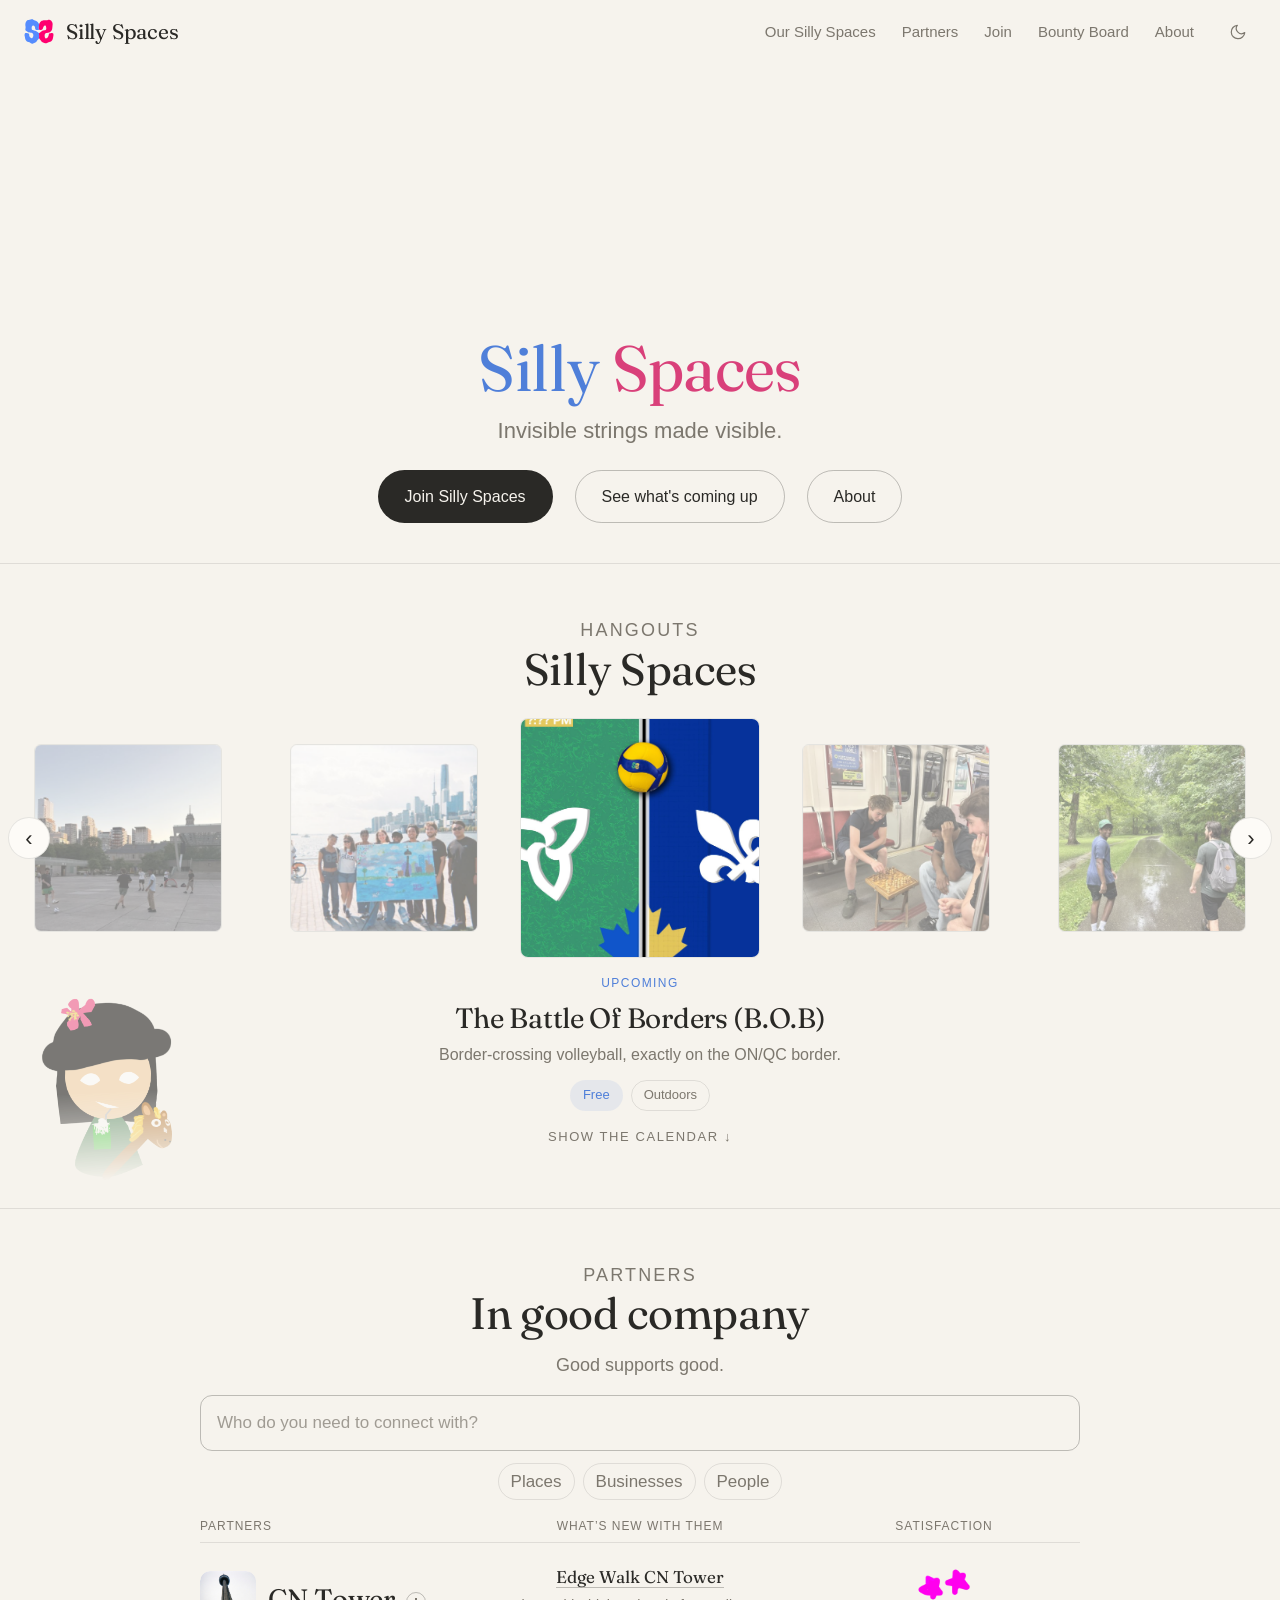
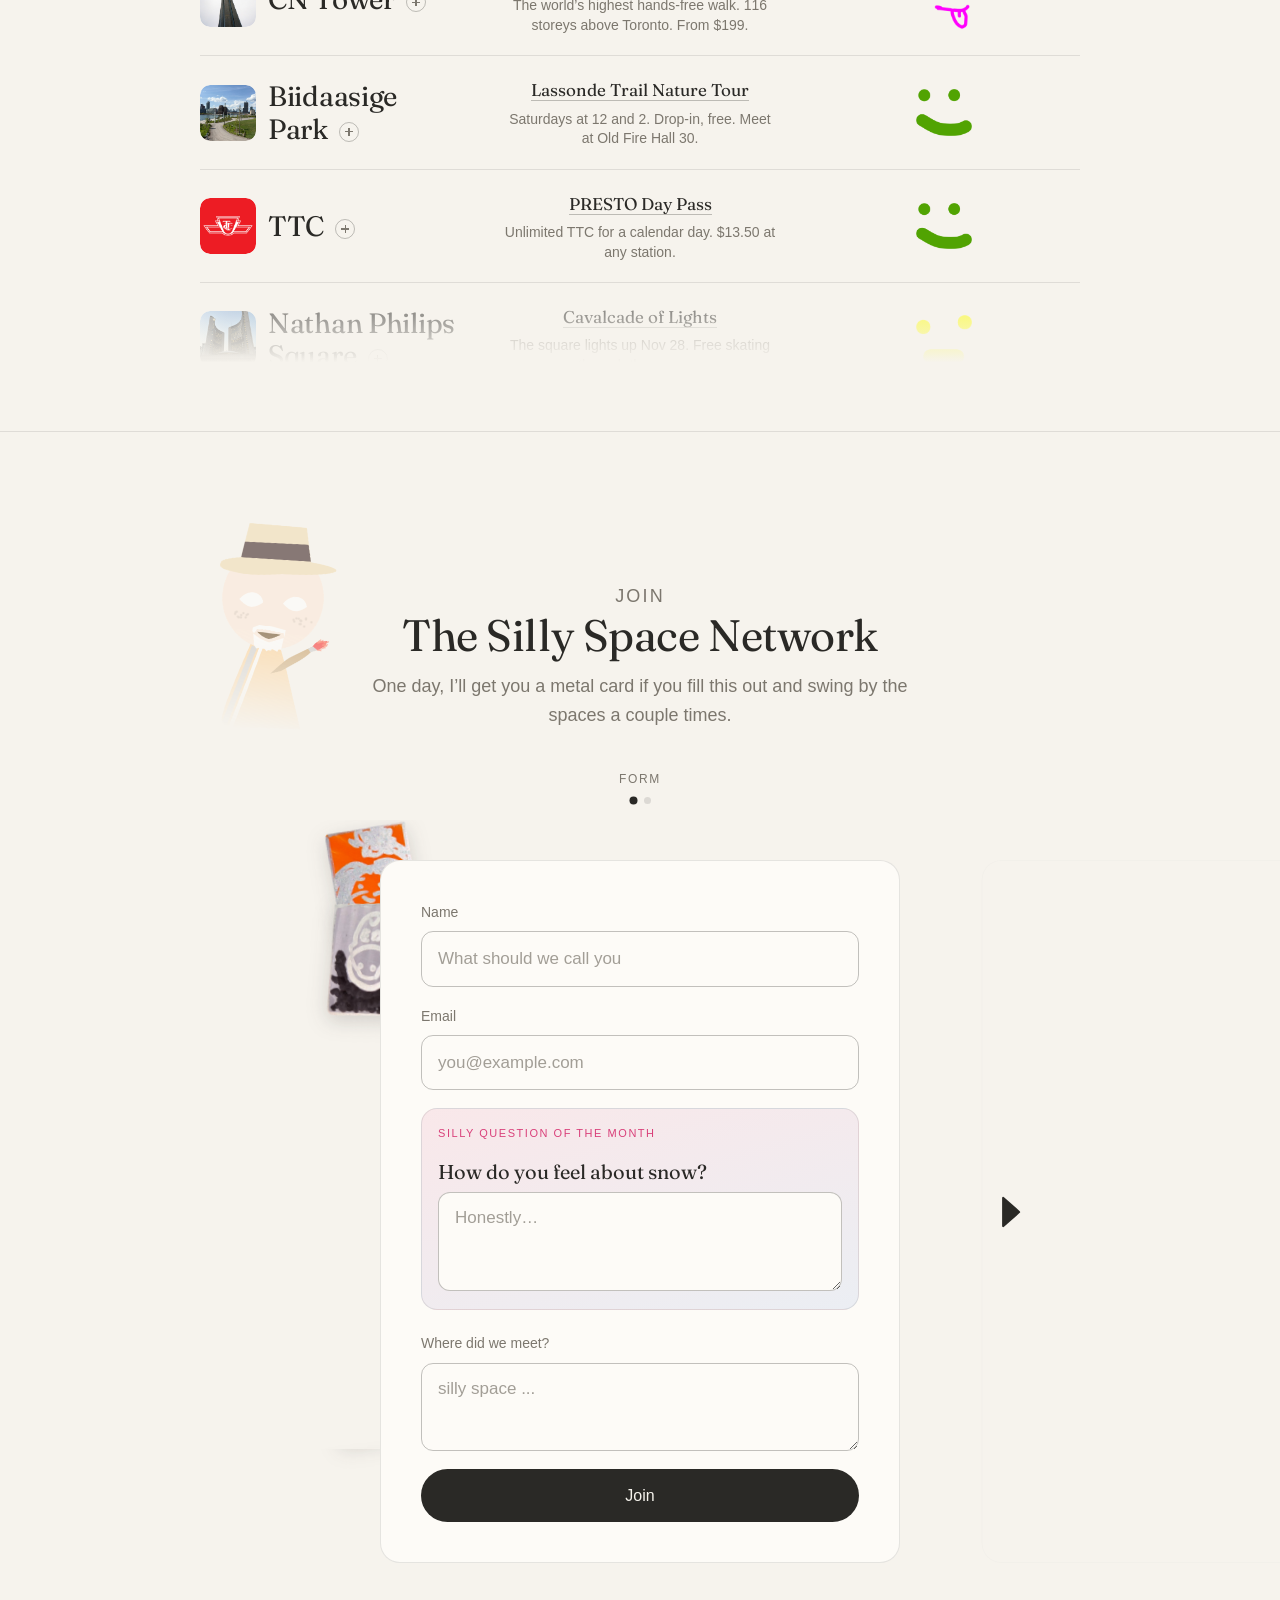
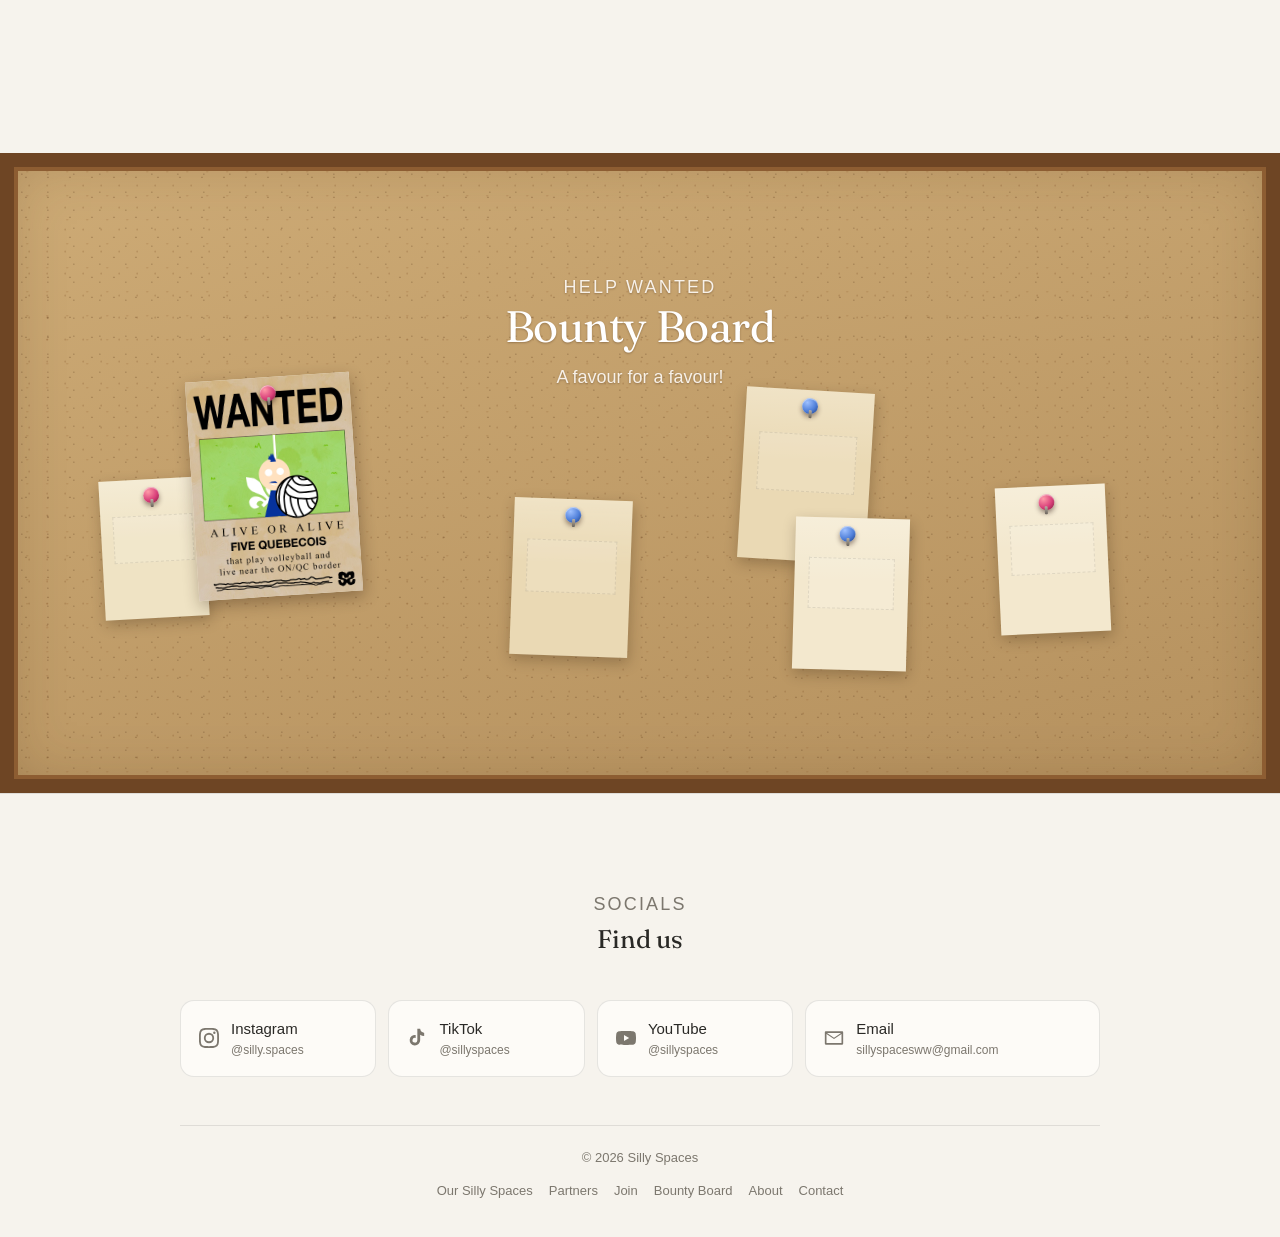
==== commit e9cbf418: "Keep the Rotate and Size posing bar off the live site unless ?place=1 is in the URL. Co-authored-by:" ====
--- a/index.html
+++ b/index.html
@@ -30,7 +30,7 @@
   <link rel="preconnect" href="https://fonts.googleapis.com">
   <link rel="preconnect" href="https://fonts.gstatic.com" crossorigin>
   <link rel="stylesheet" href="https://fonts.googleapis.com/css2?family=Fraunces:opsz,wght@9..144,400;9..144,500&display=optional">
-  <link rel="stylesheet" href="/css/style.css?v=d0b095c3">
+  <link rel="stylesheet" href="/css/style.css?v=84e40edf">
 </head>
 <body>
 <a class="skip" href="#main">Skip to content</a>
@@ -453,6 +453,6 @@
   </div>
 </footer>
 
-<script src="/js/main.js?v=8916825d"></script>
+<script src="/js/main.js?v=18ceb47c"></script>
 </body>
 </html>
--- a/css/style.css
+++ b/css/style.css
@@ -1590,8 +1590,8 @@
   max-width: none;
   height: auto;
   opacity: 1;
-  pointer-events: auto;
-  cursor: grab;
+  pointer-events: none;
+  cursor: default;
   --fig-x: 0px;
   --fig-y: -5px;
   --fig-rot: 0.0deg;
@@ -1603,6 +1603,8 @@
 .about-page .goal-progress-emblem .scene-fig-cake.is-in,
 html.is-placing .about-page .goal-progress-emblem .scene-fig-cake {
   opacity: 1;
+  pointer-events: auto;
+  cursor: grab;
 }
 html.is-placing .about-page .goal-progress-emblem .scene-fig-cake.is-dragging {
   cursor: grabbing;
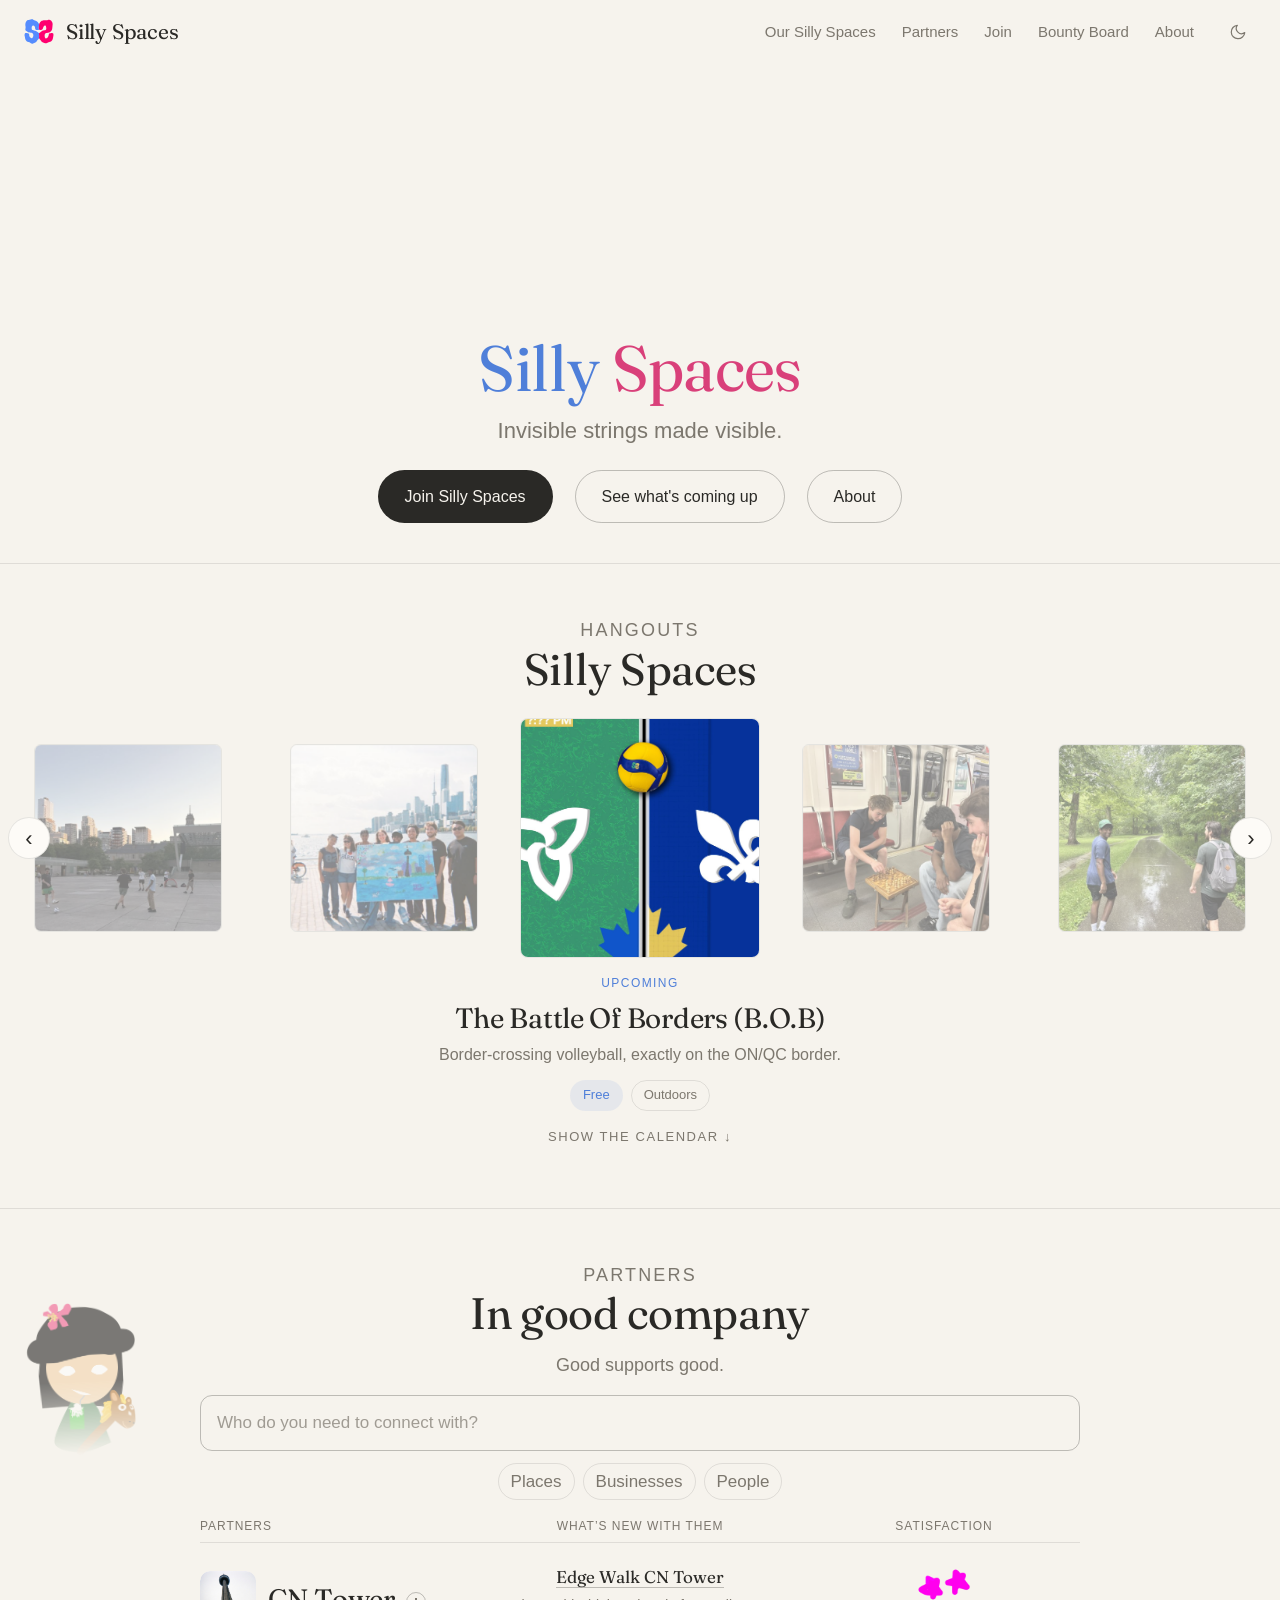
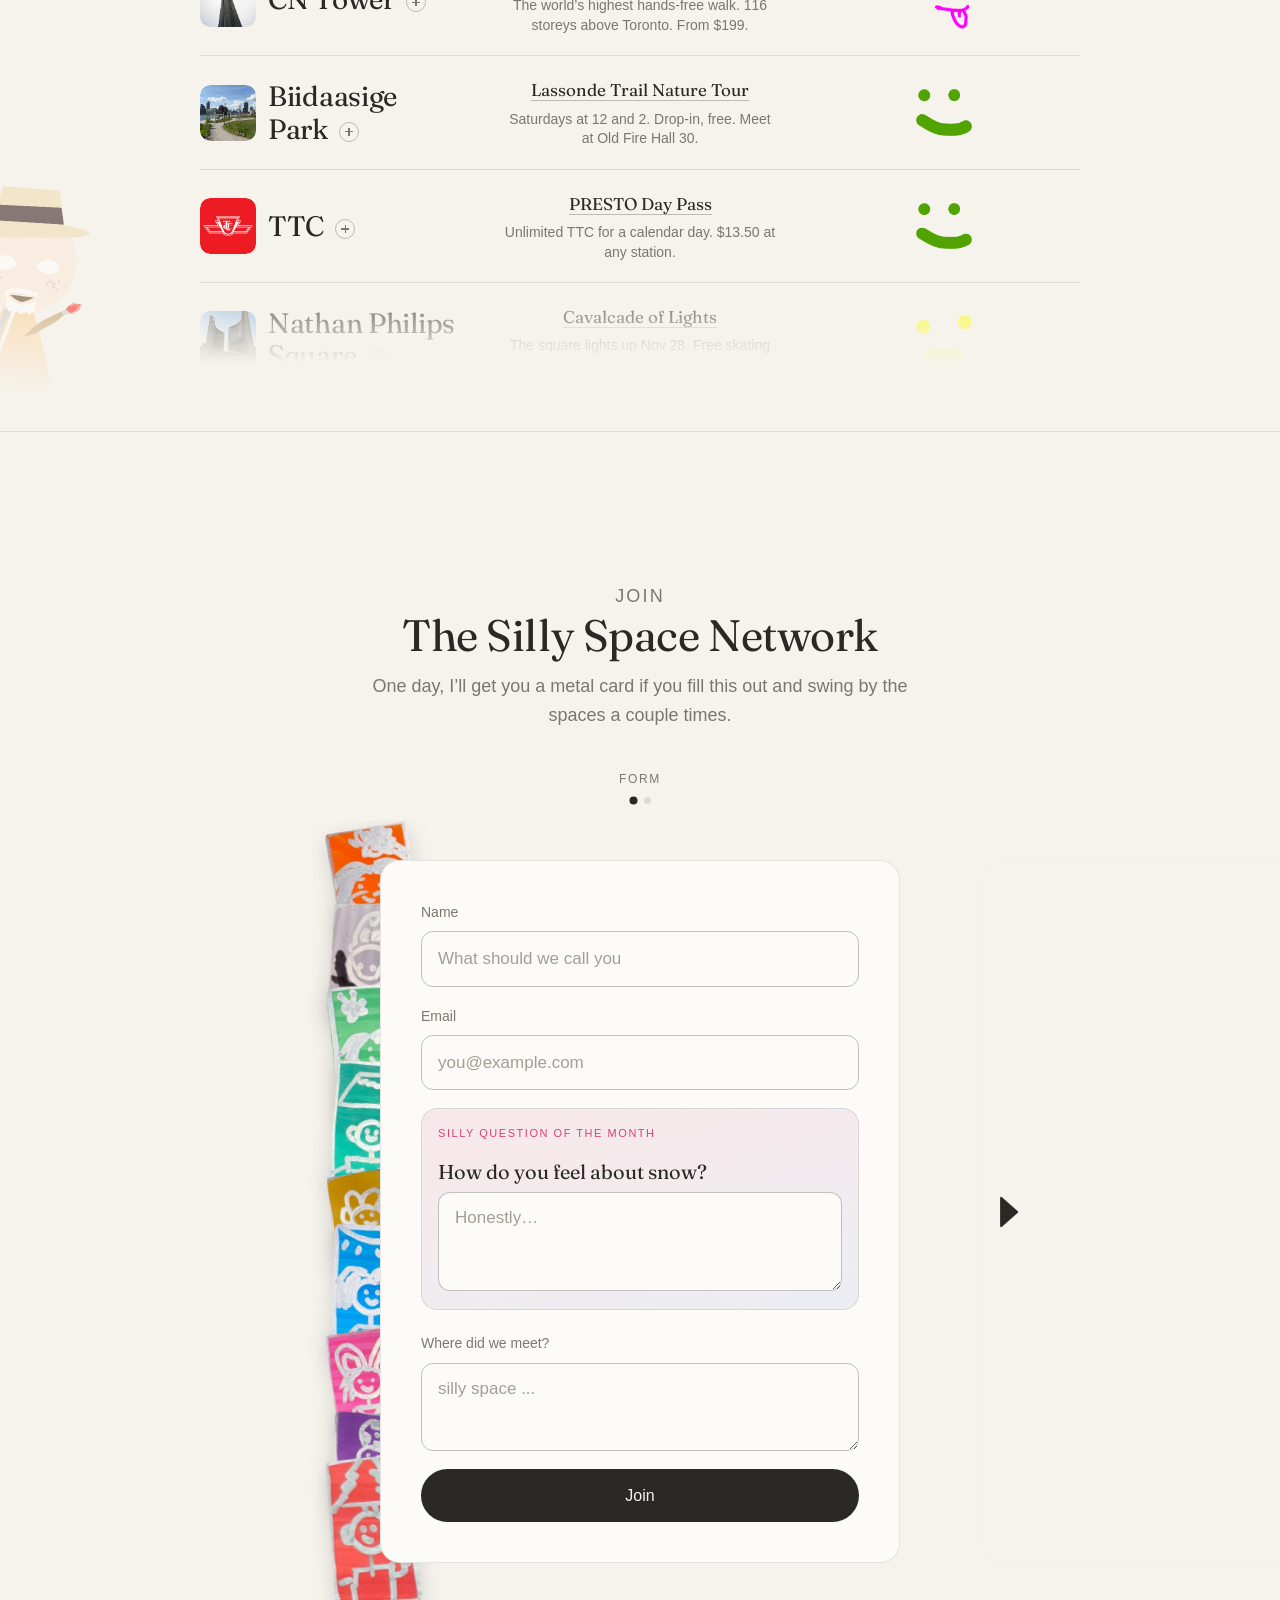
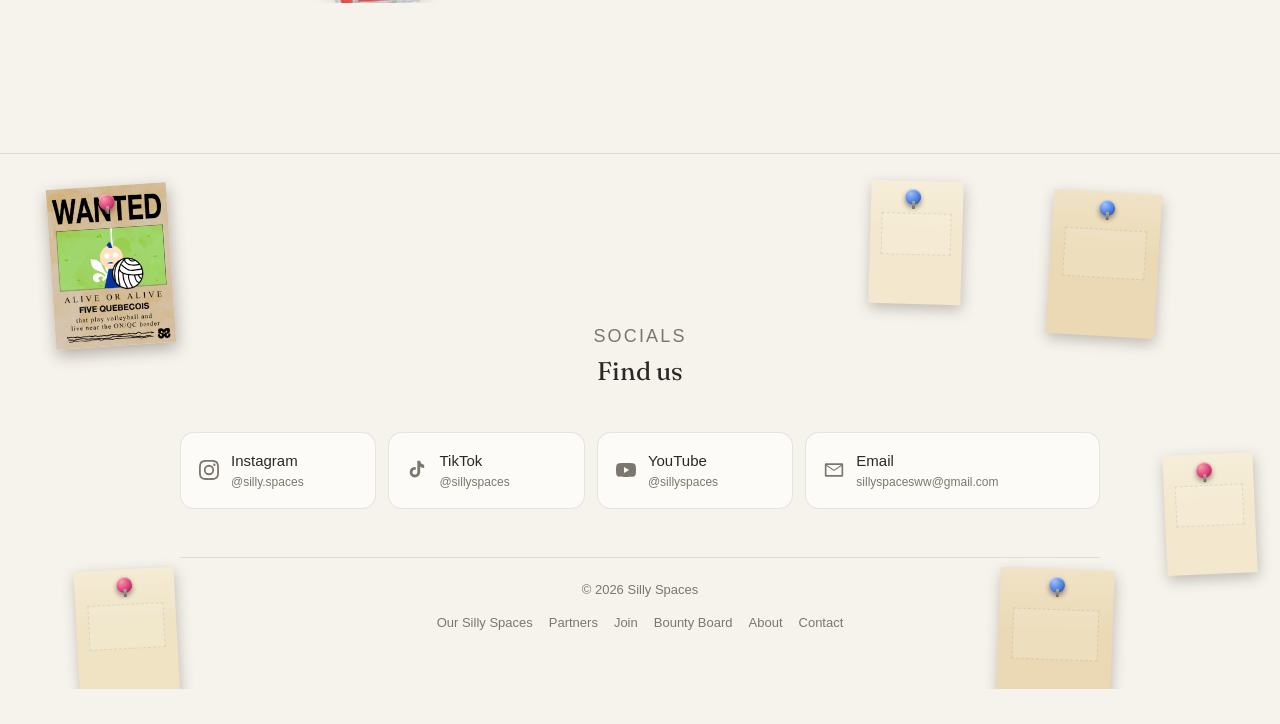
==== commit a7874440: "Pin bounty fliers around Socials instead of a cork board, fade Julie's bubble after it pops once, an" ====
--- a/index.html
+++ b/index.html
@@ -30,7 +30,7 @@
   <link rel="preconnect" href="https://fonts.googleapis.com">
   <link rel="preconnect" href="https://fonts.gstatic.com" crossorigin>
   <link rel="stylesheet" href="https://fonts.googleapis.com/css2?family=Fraunces:opsz,wght@9..144,400;9..144,500&display=optional">
-  <link rel="stylesheet" href="/css/style.css?v=84e40edf">
+  <link rel="stylesheet" href="/css/style.css?v=087872d6">
 </head>
 <body>
 <a class="skip" href="#main">Skip to content</a>
@@ -378,43 +378,25 @@
     </div>
   </section>
 
-  <!-- Bounty Board: the cork fills the section. Email us to take a flier. -->
-  <section class="section" id="bounty">
-    <div class="bounty-board">
-      <div class="wrap">
-        <div class="section-head reveal">
-          <p class="eyebrow">Help wanted</p>
-          <h2>Bounty Board</h2>
-          <p>A favour for a favour!</p>
-        </div>
-      </div>
-        <article class="bounty bounty-blank" style="--x:58%;--y:18%;--tilt:3.4deg;--w:128px" aria-hidden="true"><div class="sheet"><span class="pin"></span></div></article>
-        <article class="bounty bounty-blank" style="--x:78%;--y:48%;--tilt:-2.6deg;--w:110px" aria-hidden="true"><div class="sheet"><span class="pin"></span></div></article>
-        <article class="bounty bounty-blank" style="--x:40%;--y:52%;--tilt:2.1deg;--w:118px" aria-hidden="true"><div class="sheet"><span class="pin"></span></div></article>
-        <article class="bounty bounty-blank" style="--x:8%;--y:46%;--tilt:-3.1deg;--w:104px" aria-hidden="true"><div class="sheet"><span class="pin"></span></div></article>
-        <article class="bounty bounty-blank" style="--x:62%;--y:58%;--tilt:1.6deg;--w:114px" aria-hidden="true"><div class="sheet"><span class="pin"></span></div></article>
+</main>
+
+<!-- Socials. Bounty fliers pin around this block, not on a cork board of their own. -->
+<footer class="socials" id="contact">
+    <div class="bounty-pins" id="bounty">
         <!-- bounties:start -->
-        <article class="bounty" style="--x:15%;--y:14%;--tilt:-3.8deg">
+        <article class="bounty" style="--x:4%;--y:6%;--tilt:-3.8deg">
           <button type="button" class="bounty-flier" data-src="/assets/bounties/five-quebecois/poster.jpg" data-mail="mailto:sillyspacesww@gmail.com?subject=Bounty%3A%20Five%20Quebecois&body=I%20can%20help%20and%20now%20you%20owe%20me%20a%20reasonable%20favour%20%3A%29%0A%0ABounty%3A%20Five%20Quebecois" aria-label="Open bounty: Five Quebecois">
             <span class="pin" aria-hidden="true"></span>
             <img src="/assets/bounties/five-quebecois/poster.jpg" alt="Five Quebecois — that play volleyball and live near the ON/QC border">
           </button>
         </article>
         <!-- bounties:end -->
-    </div>
-    <dialog class="bounty-zoom" id="bounty-zoom" aria-label="Bounty">
-      <img alt="">
-      <div class="bounty-zoom-bar">
-        <a class="btn btn-primary bounty-zoom-help" tabindex="-1">I can help and now you owe me a reasonable favour :)</a>
-      </div>
-      <button class="bounty-zoom-close" type="button" aria-label="Close">&times;</button>
-    </dialog>
-  </section>
-
-</main>
-
-<!-- Socials -->
-<footer class="socials" id="contact">
+        <article class="bounty bounty-blank" style="--x:82%;--y:7%;--tilt:3.4deg;--w:108px" aria-hidden="true"><div class="sheet"><span class="pin"></span></div></article>
+        <article class="bounty bounty-blank" style="--x:91%;--y:56%;--tilt:-2.6deg;--w:90px" aria-hidden="true"><div class="sheet"><span class="pin"></span></div></article>
+        <article class="bounty bounty-blank" style="--x:78%;--y:78%;--tilt:2.1deg;--w:114px" aria-hidden="true"><div class="sheet"><span class="pin"></span></div></article>
+        <article class="bounty bounty-blank" style="--x:6%;--y:78%;--tilt:-3.1deg;--w:100px" aria-hidden="true"><div class="sheet"><span class="pin"></span></div></article>
+        <article class="bounty bounty-blank" style="--x:68%;--y:5%;--tilt:1.6deg;--w:92px" aria-hidden="true"><div class="sheet"><span class="pin"></span></div></article>
+    </div>
   <div class="wrap">
     <div class="section-head reveal">
       <p class="eyebrow">Socials</p>
@@ -451,8 +433,15 @@
       </ul>
     </div>
   </div>
+  <dialog class="bounty-zoom" id="bounty-zoom" aria-label="Bounty">
+    <img alt="">
+    <div class="bounty-zoom-bar">
+      <a class="btn btn-primary bounty-zoom-help" tabindex="-1">I can help!!!</a>
+    </div>
+    <button class="bounty-zoom-close" type="button" aria-label="Close">&times;</button>
+  </dialog>
 </footer>
 
-<script src="/js/main.js?v=18ceb47c"></script>
+<script src="/js/main.js?v=6aba75e0"></script>
 </body>
 </html>
--- a/css/style.css
+++ b/css/style.css
@@ -589,90 +589,27 @@
 }
 .partner-news:hover strong { border-color: var(--text); }
 
-/* ---------- Bounty board ----------
-   A cork bulletin board. Fliers sit a little crooked under a pin.
-   Clicking one zooms it off the board; the mail lives on the open flier. */
-#bounty {
-  padding: 0;
-  border-top: 0;
-}
-#bounty .section-head {
-  position: relative;
-  z-index: 4;
-  margin-bottom: 0;
-  padding: clamp(72px, 12vw, 120px) 0 28px;
+/* ---------- Bounty fliers ----------
+   Pinned around the socials, a little crooked under a pin.
+   Clicking one zooms it; the mail lives on the open flier. */
+.bounty-pins {
+  position: absolute;
+  inset: 0;
+  z-index: 2;
   pointer-events: none;
 }
-#bounty .eyebrow { color: rgba(255, 252, 247, 0.78); }
-#bounty h2 { color: #fff; }
-#bounty .section-head p { color: rgba(255, 252, 247, 0.9); }
-#bounty .section-head h2,
-#bounty .section-head p,
-#bounty .eyebrow {
-  text-shadow: 0 1px 2px rgba(62, 36, 18, 0.35);
-}
-.bounty-board {
-  position: relative;
-  overflow: hidden;
-  width: 100%;
-  max-width: none;
-  min-height: 640px;
+.bounty {
+  position: absolute;
+  z-index: 1;
+  top: clamp(8px, var(--y, 8%), calc(100% - 120px));
+  left: clamp(8px, var(--x, 8%), calc(100% - 96px));
   margin: 0;
-  padding: 0 0 80px;
-  background-color: #c4a06a;
-  background-image:
-    radial-gradient(ellipse 2.5px 2px at 18% 22%, rgba(92, 56, 24, 0.38), transparent 60%),
-    radial-gradient(ellipse 2px 2.5px at 62% 48%, rgba(120, 72, 32, 0.32), transparent 60%),
-    radial-gradient(ellipse 2px 2px at 84% 18%, rgba(70, 40, 16, 0.3), transparent 60%),
-    radial-gradient(ellipse 3px 2px at 36% 78%, rgba(140, 88, 40, 0.28), transparent 60%),
-    linear-gradient(165deg, rgba(255, 228, 180, 0.16), rgba(90, 52, 20, 0.14));
-  background-size: 22px 20px, 18px 22px, 26px 18px, 20px 24px, 100% 100%;
-  border: 0;
-  outline: 0;
-  box-shadow:
-    inset 0 0 0 14px #6e4524,
-    inset 0 0 0 18px #8d5d32,
-    inset 0 0 64px rgba(70, 40, 16, 0.28);
-}
-.bounty {
-  position: absolute;
-  z-index: 1;
-  top: clamp(210px, calc(28% + var(--y, 16%) * 0.5), calc(100% - 180px));
-  left: clamp(28px, var(--x, 16%), calc(100% - 180px));
-}
-.bounty-blank { z-index: 0; pointer-events: none; }
-.bounty-blank .sheet {
-  position: relative;
-  width: min(var(--w, 128px), 34vw);
-  aspect-ratio: 3 / 4;
-  background:
-    linear-gradient(180deg, rgba(255, 252, 244, 0.35), transparent 42%),
-    #efe3c4;
-  box-shadow: 1px 5px 14px rgba(40, 22, 8, 0.26);
-  transform: rotate(var(--tilt, 2deg));
-}
-.bounty-blank:nth-child(even) .sheet { background:
-  linear-gradient(180deg, rgba(255, 252, 244, 0.28), transparent 42%),
-  #ead9b4;
-}
-.bounty-blank:nth-child(3n) .sheet { background:
-  linear-gradient(180deg, rgba(255, 252, 244, 0.3), transparent 42%),
-  #f3e8ce;
-}
-.bounty-blank .sheet::before {
-  content: "";
-  position: absolute;
-  left: 12%;
-  right: 12%;
-  top: 26%;
-  height: 34%;
-  border: 1px dashed rgba(42, 41, 38, 0.1);
-  background: rgba(255, 255, 255, 0.12);
+  pointer-events: auto;
 }
 .bounty-flier {
   position: relative;
   display: block;
-  width: min(164px, 28vw);
+  width: min(120px, 18vw);
   margin: 0;
   padding: 0;
   border: 0;
@@ -714,6 +651,35 @@
 }
 .bounty:nth-child(even) .pin { background: radial-gradient(circle at 32% 28%, #9ec0ff, var(--blue) 55%, #1e3a78); }
 .bounty:nth-child(3n) .pin { left: 46%; }
+.bounty-blank { z-index: 0; pointer-events: none; }
+.bounty-blank .sheet {
+  position: relative;
+  width: min(var(--w, 108px), 16vw);
+  aspect-ratio: 3 / 4;
+  background:
+    linear-gradient(180deg, rgba(255, 252, 244, 0.35), transparent 42%),
+    #efe3c4;
+  box-shadow: 1px 5px 14px rgba(40, 22, 8, 0.26);
+  transform: rotate(var(--tilt, 2deg));
+}
+.bounty-blank:nth-child(even) .sheet { background:
+  linear-gradient(180deg, rgba(255, 252, 244, 0.28), transparent 42%),
+  #ead9b4;
+}
+.bounty-blank:nth-child(3n) .sheet { background:
+  linear-gradient(180deg, rgba(255, 252, 244, 0.3), transparent 42%),
+  #f3e8ce;
+}
+.bounty-blank .sheet::before {
+  content: "";
+  position: absolute;
+  left: 12%;
+  right: 12%;
+  top: 26%;
+  height: 34%;
+  border: 1px dashed rgba(42, 41, 38, 0.1);
+  background: rgba(255, 255, 255, 0.12);
+}
 
 .bounty-zoom {
   border: 0; padding: 0; margin: 0; background: transparent;
@@ -894,6 +860,7 @@
   --card-w: 520px;
   --peek: calc((100vw - var(--panel)) / 2);
   --card-peek: 40px;
+  --arrow-pad: 16px;
   position: relative;
   width: 100%;
   margin: 0 auto;
@@ -909,8 +876,8 @@
   width: fit-content;
   max-width: none;
   line-height: 0;
-  --fig-x: -78px;
-  --fig-y: -330px;
+  --fig-x: -325px;
+  --fig-y: -667px;
   --fig-rot: 5.9deg;
   --fig-s: 0.94;
 }
@@ -1027,10 +994,12 @@
   opacity: 0.22;
 }
 .join-arrow {
+  --arrow-x: 0px;
+  --arrow-y: 0px;
   position: absolute;
   z-index: 3;
   top: 50%;
-  width: var(--peek);
+  width: 52px;
   height: 88px;
   display: grid;
   align-items: center;
@@ -1039,7 +1008,8 @@
   background: none;
   color: var(--text);
   cursor: pointer;
-  transform: translateY(-50%);
+  overflow: visible;
+  transform: translateY(calc(-50% + var(--arrow-y))) translateX(var(--arrow-x));
   transition: opacity var(--mid) var(--ease), color var(--mid) var(--ease);
 }
 .join-arrow svg {
@@ -1053,8 +1023,24 @@
   stroke-linecap: round;
 }
 .join-arrow:hover { opacity: 0.72; }
-.join-arrow-next { right: 0; justify-items: start; padding-left: 18px; }
-.join-arrow-prev { left: 0; justify-items: end; padding-right: 18px; opacity: 0; pointer-events: none; }
+.join-arrow-next {
+  left: calc(50% + var(--panel) / 2);
+  right: auto;
+  justify-items: start;
+  padding-left: var(--arrow-pad);
+  --arrow-x: 0px;
+  --arrow-y: 0px;
+}
+.join-arrow-prev {
+  left: auto;
+  right: calc(50% + var(--panel) / 2);
+  justify-items: end;
+  padding-right: var(--arrow-pad);
+  opacity: 0;
+  pointer-events: none;
+  --arrow-x: 0px;
+  --arrow-y: 0px;
+}
 .join-arrow-prev svg { transform: scaleX(-1); }
 #join.is-sphere .join-arrow-next { opacity: 0; pointer-events: none; }
 #join.is-sphere .join-arrow-prev { opacity: 1; pointer-events: auto; }
@@ -1063,13 +1049,22 @@
   .join-arrow-prev { animation: join-arrow-nudge-left 1.8s var(--ease) infinite; }
 }
 @keyframes join-arrow-nudge {
-  0%, 100% { transform: translateY(-50%) translateX(0); }
-  50% { transform: translateY(-50%) translateX(5px); }
+  0%, 100% { transform: translateY(calc(-50% + var(--arrow-y))) translateX(var(--arrow-x)); }
+  50% { transform: translateY(calc(-50% + var(--arrow-y))) translateX(calc(var(--arrow-x) + 5px)); }
 }
 @keyframes join-arrow-nudge-left {
-  0%, 100% { transform: translateY(-50%) translateX(0); }
-  50% { transform: translateY(-50%) translateX(-5px); }
-}
+  0%, 100% { transform: translateY(calc(-50% + var(--arrow-y))) translateX(var(--arrow-x)); }
+  50% { transform: translateY(calc(-50% + var(--arrow-y))) translateX(calc(var(--arrow-x) - 5px)); }
+}
+html.is-placing .join-arrow,
+html.is-placing #join.is-sphere .join-arrow-next,
+html.is-placing #join.is-sphere .join-arrow-prev {
+  opacity: 1;
+  pointer-events: auto;
+  animation: none;
+  cursor: grab;
+}
+html.is-placing .join-arrow.is-dragging { cursor: grabbing; }
 .join-box {
   position: relative;
   z-index: 2;
@@ -1081,7 +1076,8 @@
   border-radius: 20px;
   padding: clamp(24px, 5vw, 40px);
   border: 1px solid var(--line);
-  transition: background-color var(--slow) var(--ease);
+  transform: translateX(calc((var(--panel) - min(var(--card-w), var(--panel))) / 2 * (1 - var(--in, 1))));
+  transition: background-color var(--slow) var(--ease), transform 0.45s var(--ease);
 }
 .join-sphere {
   position: relative;
@@ -1190,8 +1186,8 @@
 }
 #events .scene-fig-aidan { --fig-x: 511px; --fig-y: -361px; --fig-rot: -3.1deg; --fig-s: 0.93; }
 #events .scene-fig-kolbe { --fig-x: -681px; --fig-y: -344px; --fig-rot: 3.8deg; --fig-s: 0.90; }
-#events .scene-fig-amari { --fig-x: 522px; --fig-y: 690px; --fig-rot: 0.1deg; --fig-s: 1.02; z-index: 6; overflow: visible; }
-#events .scene-fig-julie { --fig-x: -592px; --fig-y: 389px; --fig-rot: -2.4deg; --fig-s: 1.09; z-index: 6; overflow: visible; }
+#events .scene-fig-amari { --fig-x: 508px; --fig-y: 936px; --fig-rot: 0.1deg; --fig-s: 1.02; z-index: 6; overflow: visible; }
+#events .scene-fig-julie { --fig-x: -618px; --fig-y: 679px; --fig-rot: -2.4deg; --fig-s: 0.91; z-index: 6; overflow: visible; }
 #events .scene-fig.has-thought {
   display: block;
   width: fit-content;
@@ -1233,7 +1229,7 @@
 #events .scene-fig-julie .thought-cloud {
   --cloud-x: 21px;
   --cloud-y: -161px;
-  --cloud-w: 184px;
+  --cloud-w: 153px;
 }
 .thought-cloud img {
   display: block;
@@ -1268,24 +1264,17 @@
   user-select: none;
 }
 #events .scene-fig-julie .thought-cloud-text { --text-x: -8px; --text-y: 2px; }
-@keyframes speech-pop {
+@keyframes speech {
   0% { opacity: 0; transform: scale(0.02, 0.06) skewX(-28deg) skewY(18deg); }
-  18% { opacity: 1; transform: scale(0.22, 0.55) skewX(-34deg) skewY(12deg); }
-  42% { transform: scale(1.32, 0.58) skewX(18deg) skewY(-10deg); }
-  68% { transform: scale(0.82, 1.22) skewX(-10deg) skewY(6deg); }
-  100% { opacity: 1; transform: scale(1) skewX(0) skewY(0); }
-}
-@keyframes speech-out {
-  0% { opacity: 1; transform: scale(1); }
-  24% { opacity: 1; transform: scale(1.18, 0.76) skewX(-14deg) skewY(8deg); }
-  100% { opacity: 0; transform: scale(0.02, 0.05) skewX(22deg) skewY(-14deg); }
+  2.3% { opacity: 1; transform: scale(0.22, 0.55) skewX(-34deg) skewY(12deg); }
+  5.4% { transform: scale(1.32, 0.58) skewX(18deg) skewY(-10deg); }
+  8.8% { transform: scale(0.82, 1.22) skewX(-10deg) skewY(6deg); }
+  13% { opacity: 1; transform: scale(1) skewX(0) skewY(0); }
+  84% { opacity: 1; transform: scale(1) skewX(0) skewY(0); }
+  100% { opacity: 0; transform: scale(1) skewX(0) skewY(0); }
 }
 .fig-thought.is-on .thought-cloud {
-  animation-name: speech-pop, speech-out;
-  animation-duration: 0.55s, 0.32s;
-  animation-timing-function: var(--ease), cubic-bezier(0.55, 0.06, 0.68, 0.19);
-  animation-delay: 0s, 3.55s;
-  animation-fill-mode: both, forwards;
+  animation: speech 4.25s var(--ease) both;
 }
 html.is-placing .scene-fig.has-thought { opacity: 1; z-index: 8; }
 html.is-placing .scene-fig.has-thought .scene-fig-person { opacity: 0.5; }
@@ -1696,8 +1685,8 @@
 .about-page .prose-cta { justify-content: center; }
 
 /* ---------- Footer / socials ---------- */
-.socials { padding: clamp(56px, 8vw, 96px) 0 36px; border-top: 1px solid var(--line); }
-.socials .wrap { width: min(920px, calc(100% - 48px)); }
+.socials { position: relative; overflow: visible; padding: clamp(108px, 14vw, 168px) 0 56px; border-top: 1px solid var(--line); }
+.socials .wrap { position: relative; z-index: 1; width: min(920px, calc(100% - 48px)); }
 /* Three socials plus a wider email tile, so the address stays on one line. */
 .social-grid { display: grid; grid-template-columns: repeat(3, minmax(160px, 1fr)) minmax(220px, 1.5fr); gap: 12px; }
 .social {
@@ -1790,14 +1779,10 @@
   .social small { font-size: 11px; overflow-wrap: anywhere; }
   .social.mail { grid-column: 1 / -1; flex-direction: row; justify-content: center; gap: 12px; padding: 14px; text-align: left; }
   .social.mail small { font-size: 12px; }
-  .bounty-board { min-height: 480px; padding: 0 0 56px; box-shadow: inset 0 0 0 10px #6e4524, inset 0 0 0 13px #8d5d32, inset 0 0 48px rgba(70, 40, 16, 0.28); }
-  .bounty {
-    top: clamp(170px, calc(30% + var(--y, 14%) * 0.45), calc(100% - 140px));
-    left: clamp(16px, var(--x, 10%), calc(100% - 120px));
-  }
-  .bounty-flier { width: min(120px, 34vw); }
-  .bounty-blank .sheet { width: min(var(--w, 96px), 28vw); }
-  #bounty .section-head { padding: 56px 0 20px; }
+  .bounty-flier { width: min(96px, 28vw); }
+  .bounty-blank .sheet { width: min(var(--w, 88px), 24vw); }
+  .bounty-blank:nth-child(3),
+  .bounty-blank:nth-child(4) { display: none; }
   .bounty-zoom-bar { bottom: 16px; }
   .partner-find { margin: 0 auto 16px; }
   .partner-search input { padding: 12px 14px; }
@@ -1806,6 +1791,7 @@
     --panel: min(680px, calc(100vw - 80px));
     --peek: calc((100vw - var(--panel)) / 2);
     --card-peek: 28px;
+    --arrow-pad: 10px;
   }
   .join-cards { --card-peek: 28px; width: 72px; left: max(0px, calc(50% - 260px - 40px)); }
   #join .scene-fig-paintbrush { height: 150px; left: max(0px, calc(50% - 260px - 64px)); top: 18px; }
@@ -1891,7 +1877,7 @@
   .scene-fig { opacity: 0.5; }
   .thought-cloud img { filter: drop-shadow(1.5px 0 0 var(--cloud-ink, #2a2926)) drop-shadow(-1.5px 0 0 var(--cloud-ink, #2a2926)) drop-shadow(0 1.5px 0 var(--cloud-ink, #2a2926)) drop-shadow(0 -1.5px 0 var(--cloud-ink, #2a2926)); }
   .fig-thought.is-on .thought-cloud {
-    animation-duration: 0.55s, 0.32s !important;
-    animation-delay: 0s, 3.55s !important;
+    animation-duration: 4.25s !important;
+    animation-delay: 0s !important;
   }
 }
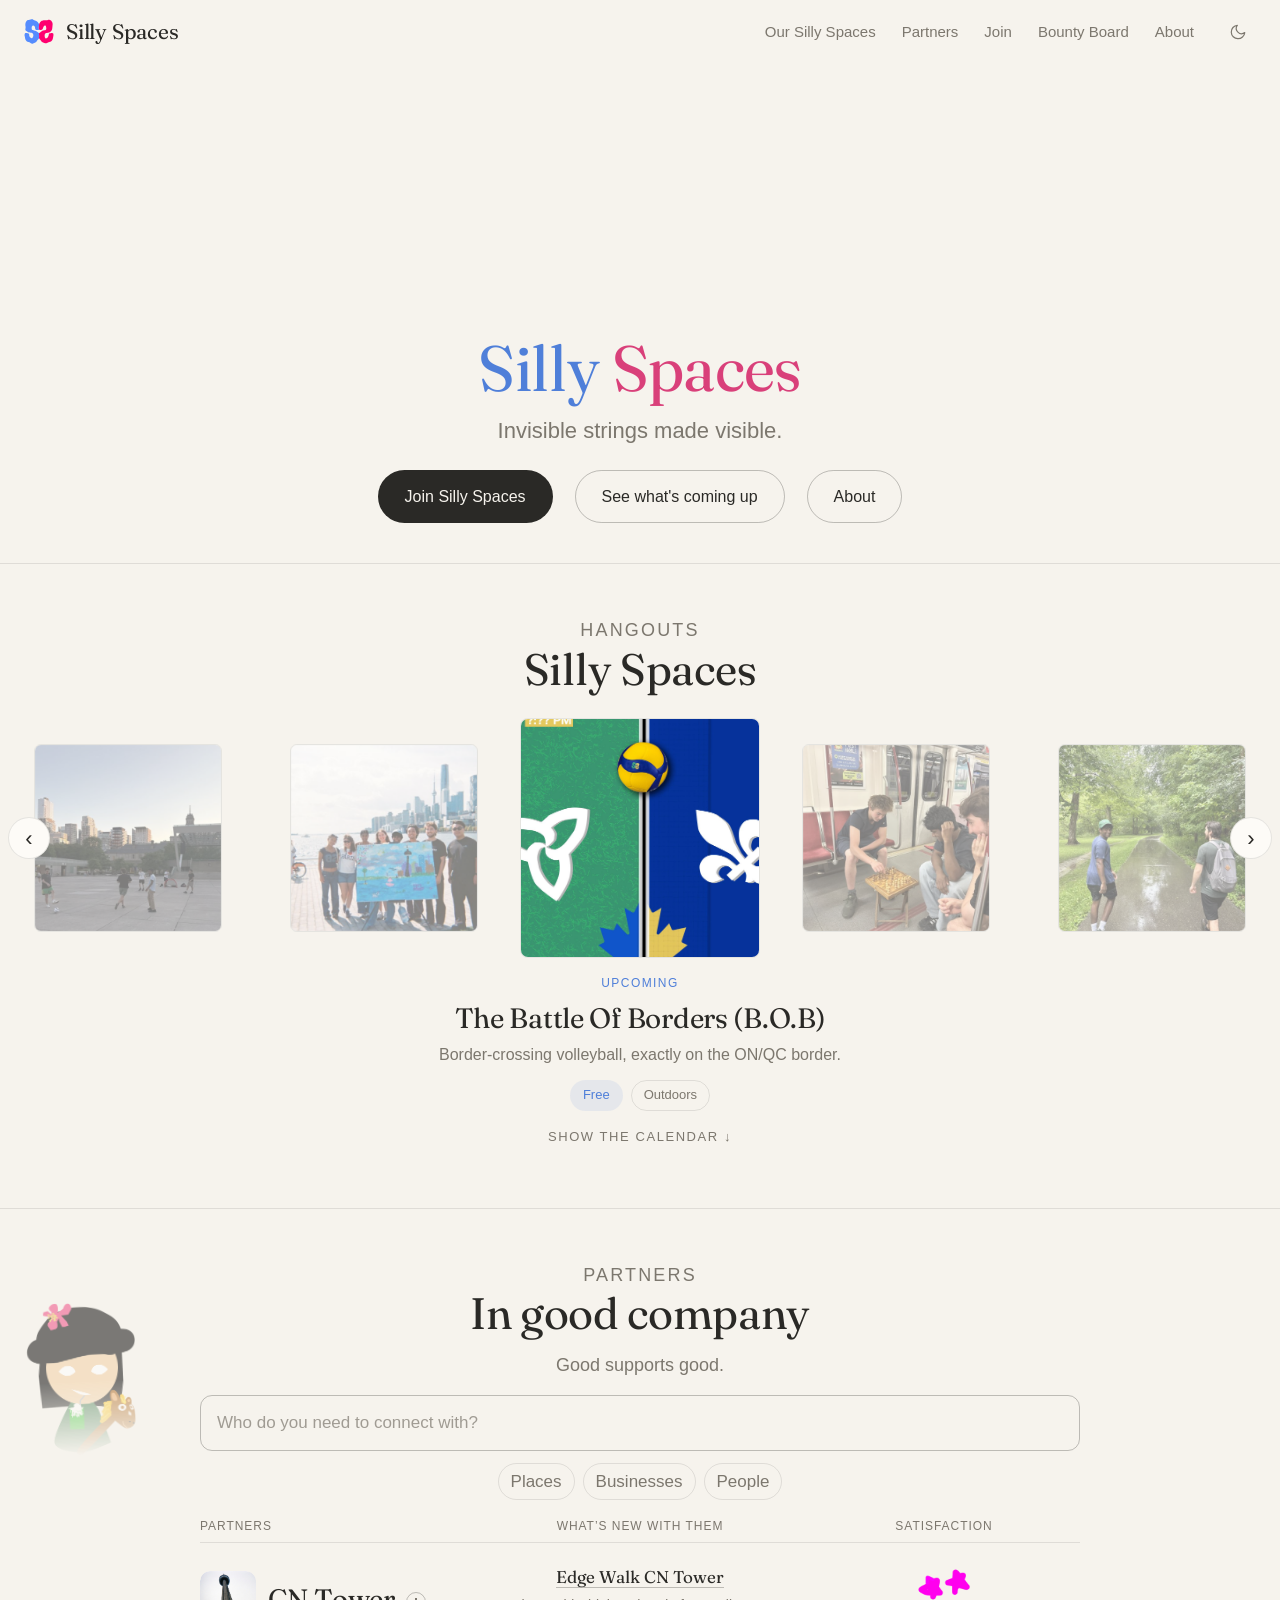
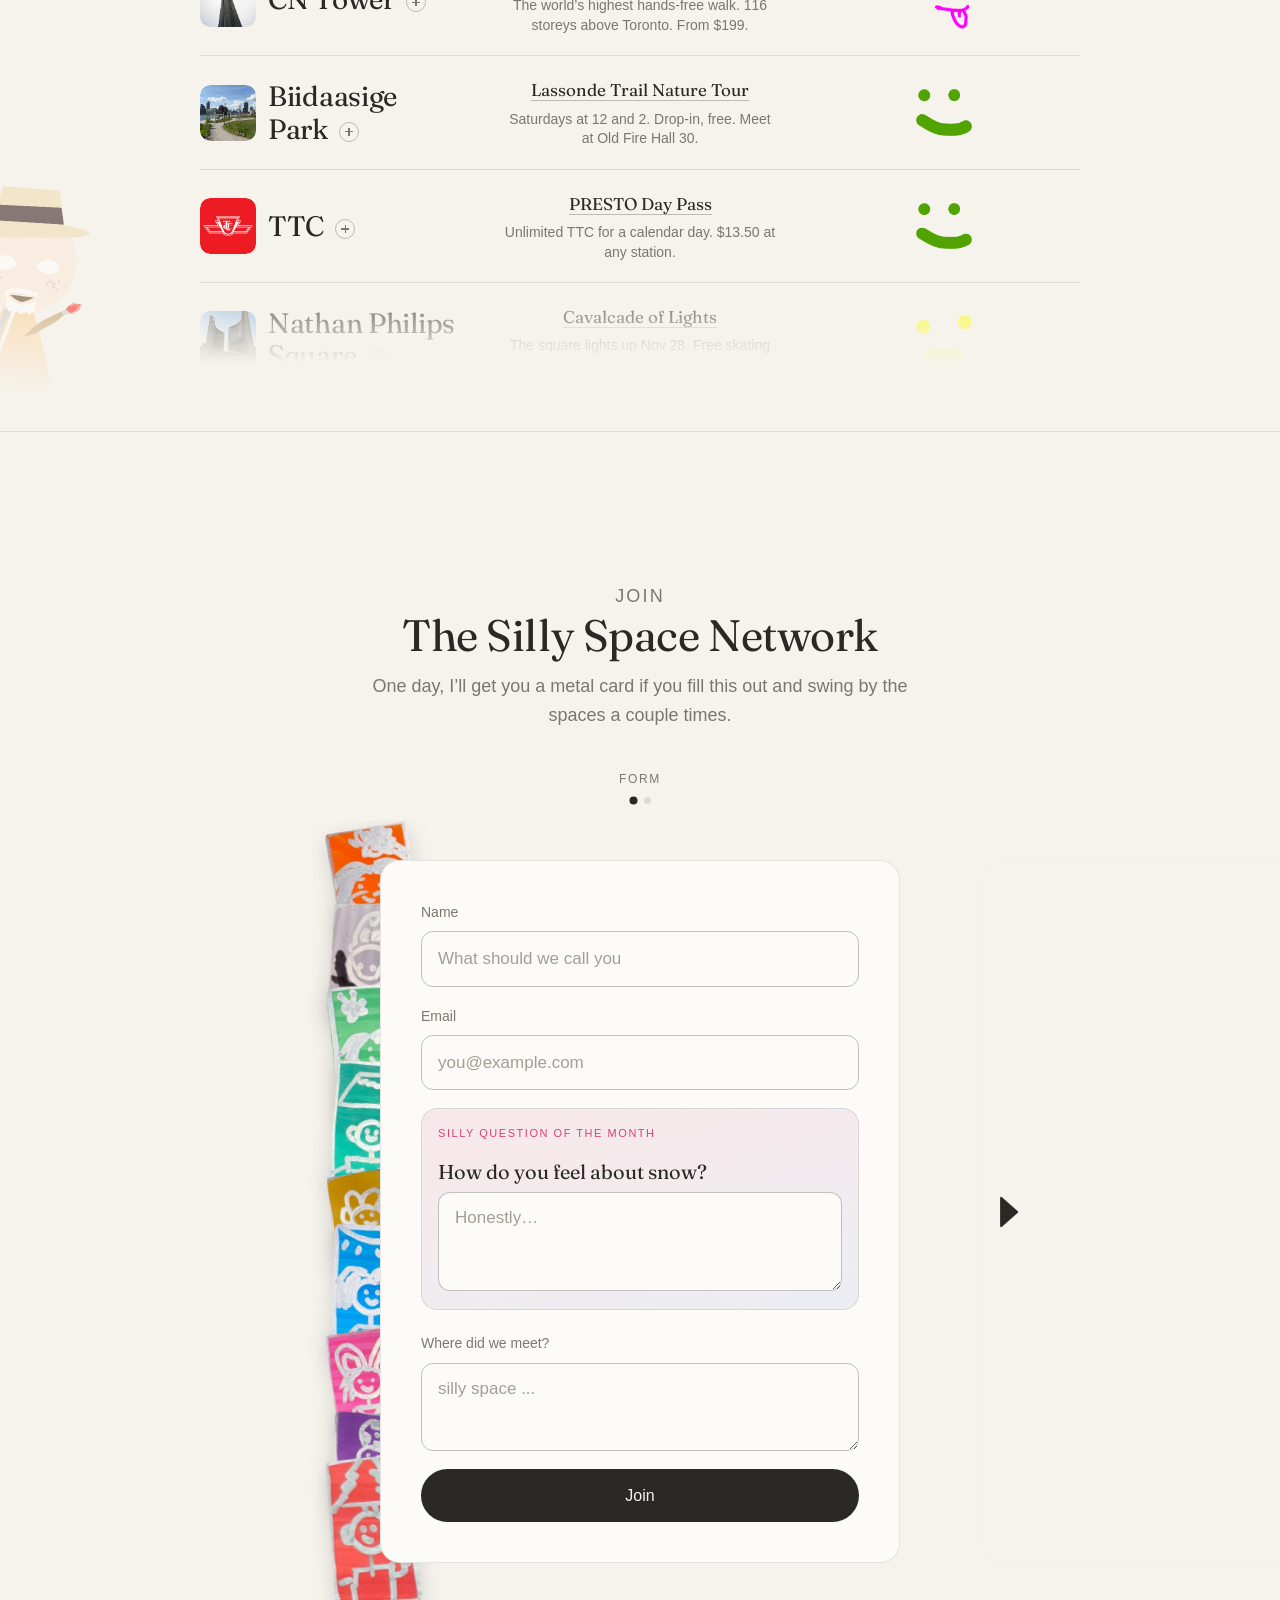
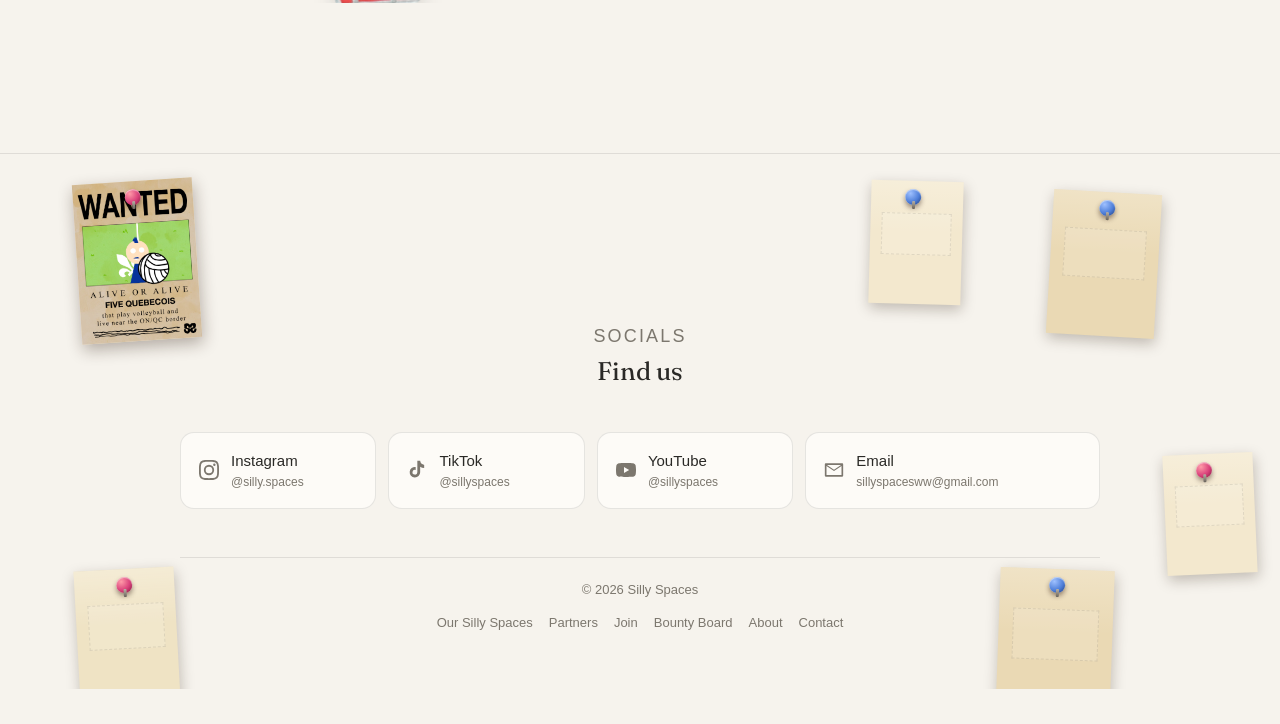
==== commit e303018b: "chore: build event pages" ====
--- a/index.html
+++ b/index.html
@@ -384,7 +384,7 @@
 <footer class="socials" id="contact">
     <div class="bounty-pins" id="bounty">
         <!-- bounties:start -->
-        <article class="bounty" style="--x:4%;--y:6%;--tilt:-3.8deg">
+        <article class="bounty" style="--x:6%;--y:5%;--tilt:-3.8deg">
           <button type="button" class="bounty-flier" data-src="/assets/bounties/five-quebecois/poster.jpg" data-mail="mailto:sillyspacesww@gmail.com?subject=Bounty%3A%20Five%20Quebecois&body=I%20can%20help%20and%20now%20you%20owe%20me%20a%20reasonable%20favour%20%3A%29%0A%0ABounty%3A%20Five%20Quebecois" aria-label="Open bounty: Five Quebecois">
             <span class="pin" aria-hidden="true"></span>
             <img src="/assets/bounties/five-quebecois/poster.jpg" alt="Five Quebecois — that play volleyball and live near the ON/QC border">
